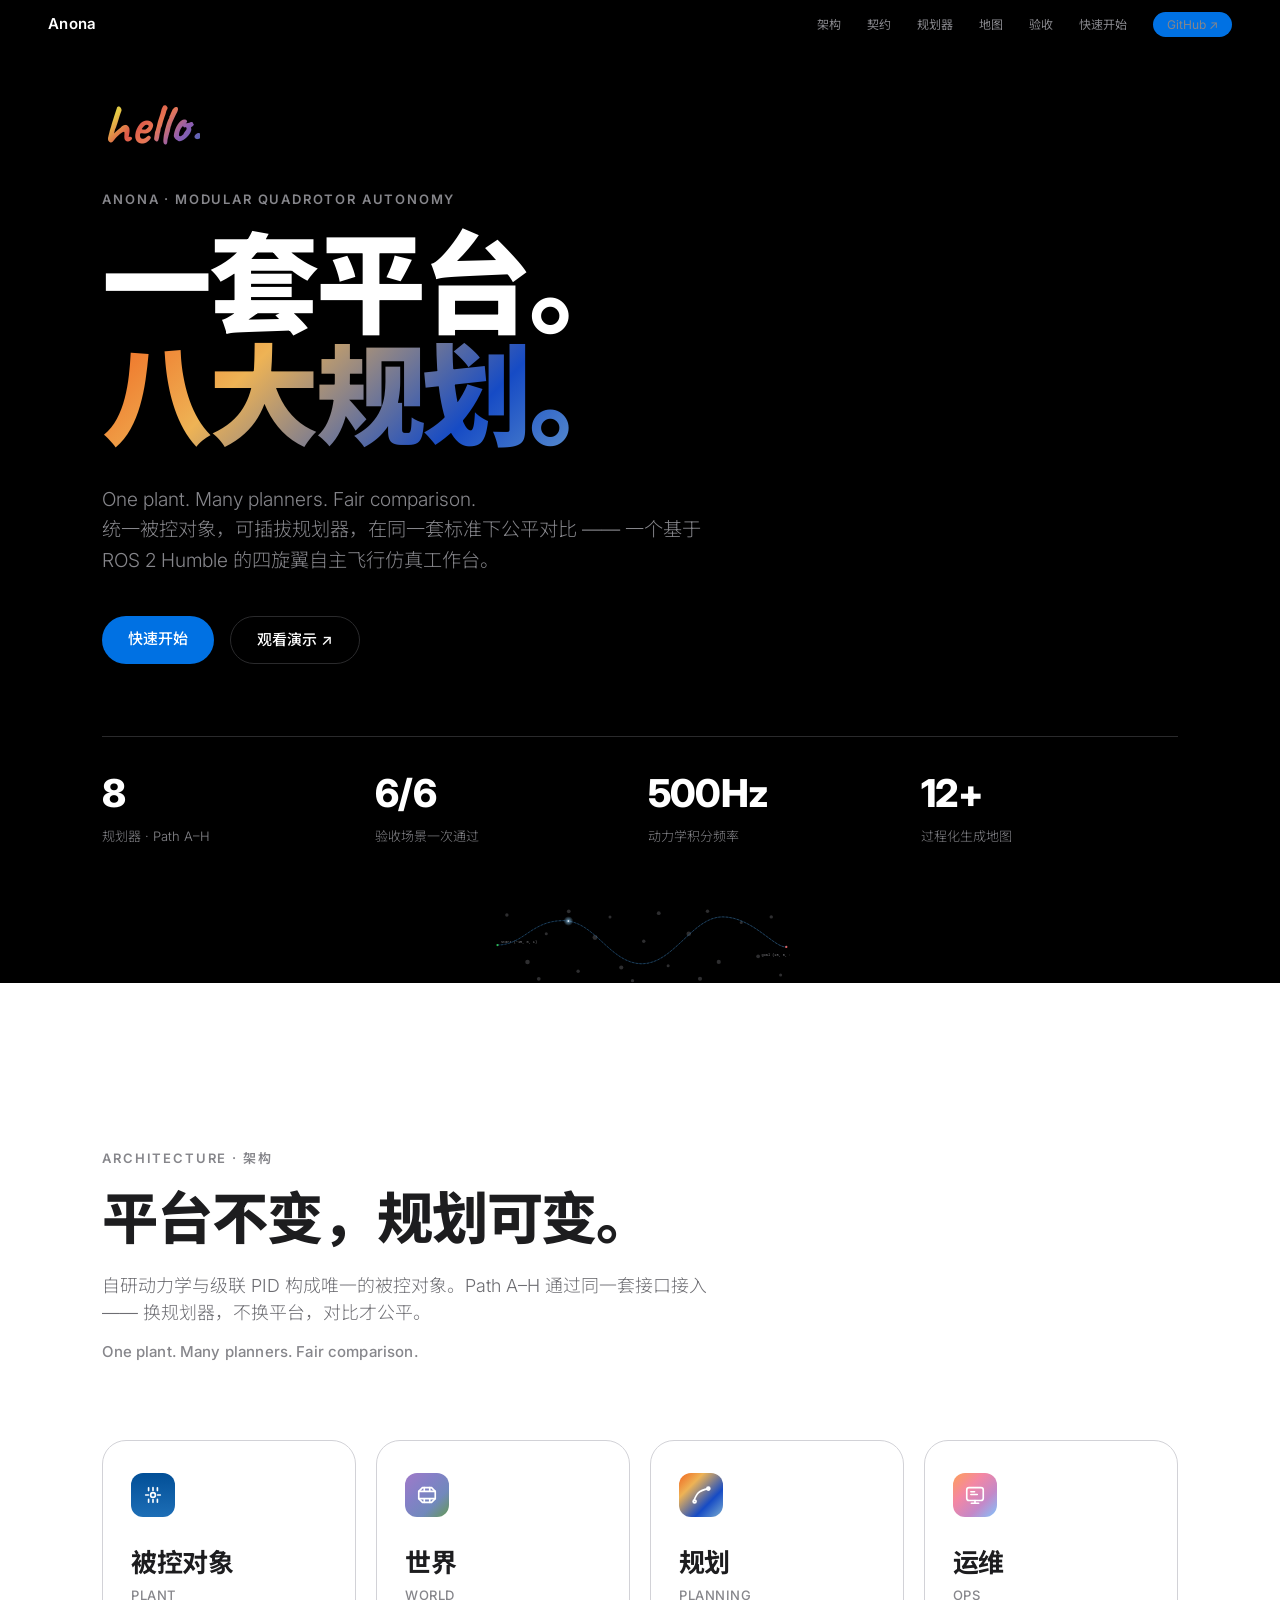
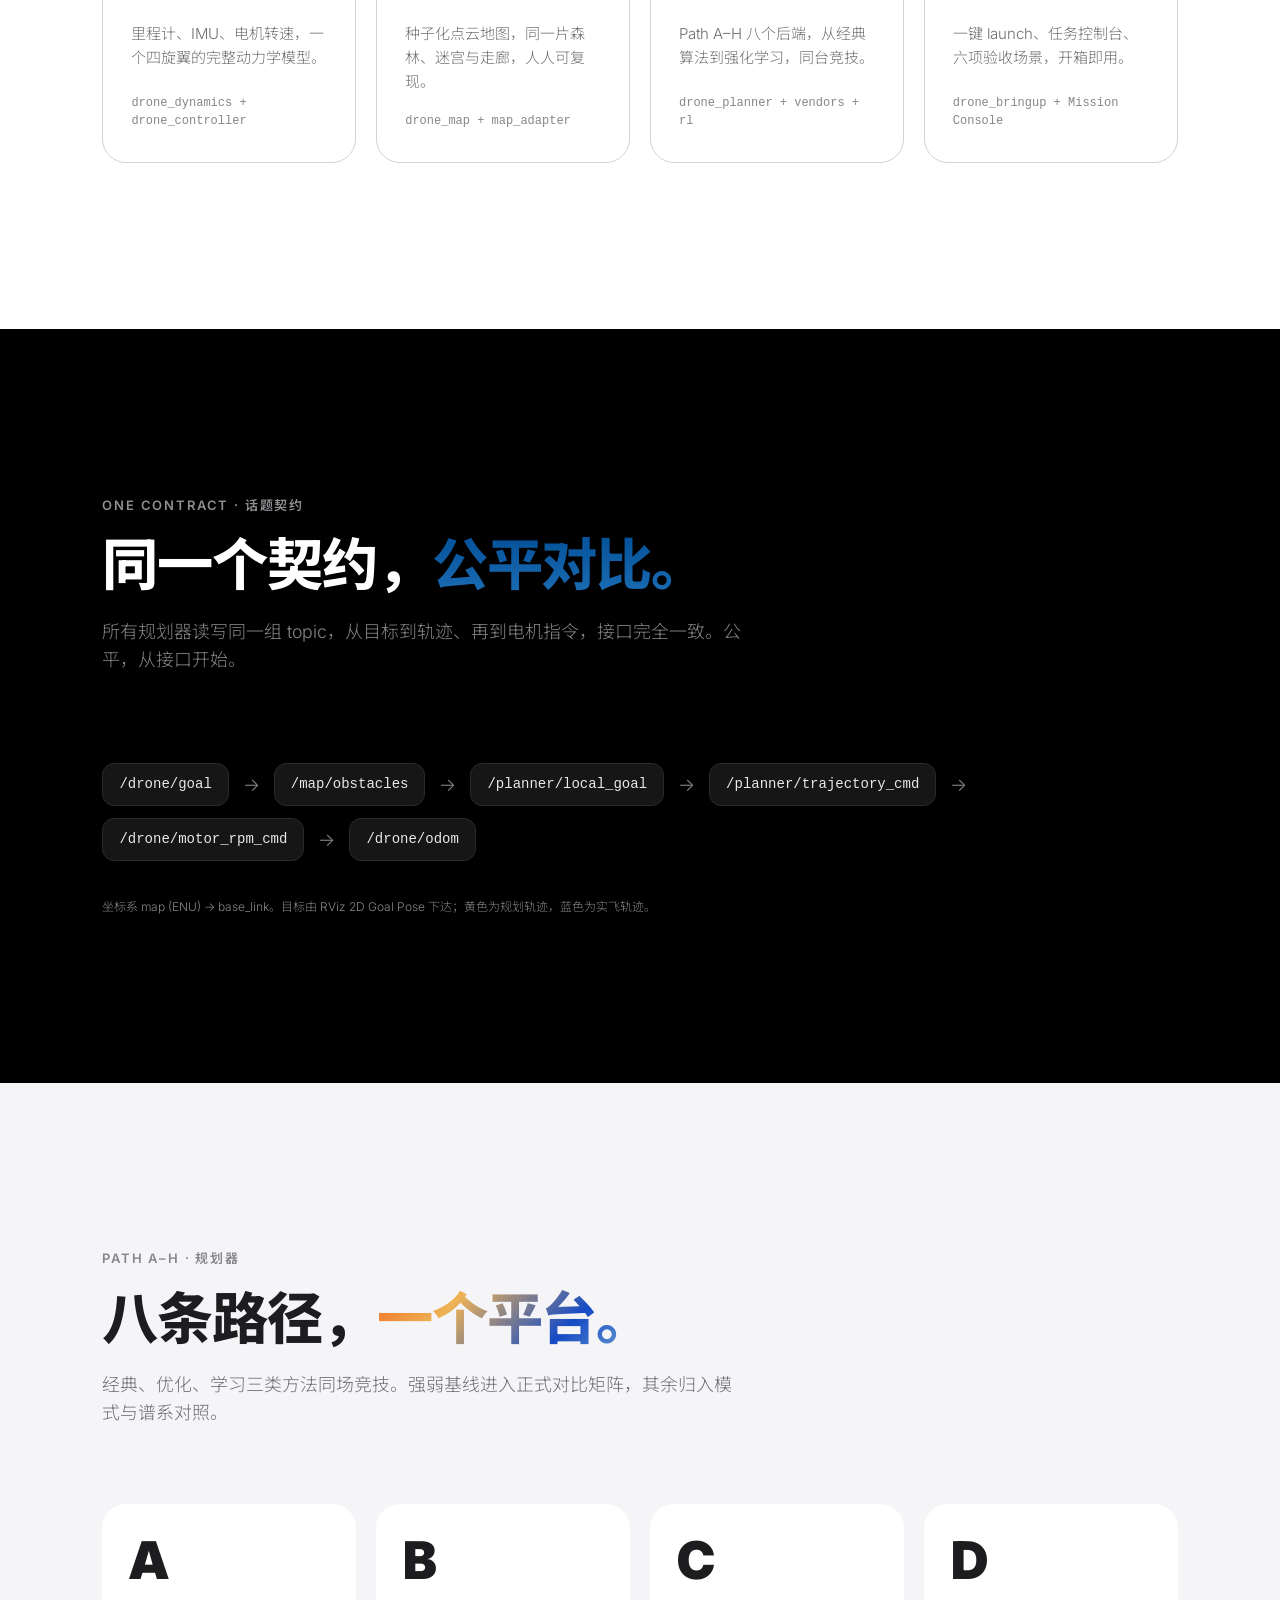
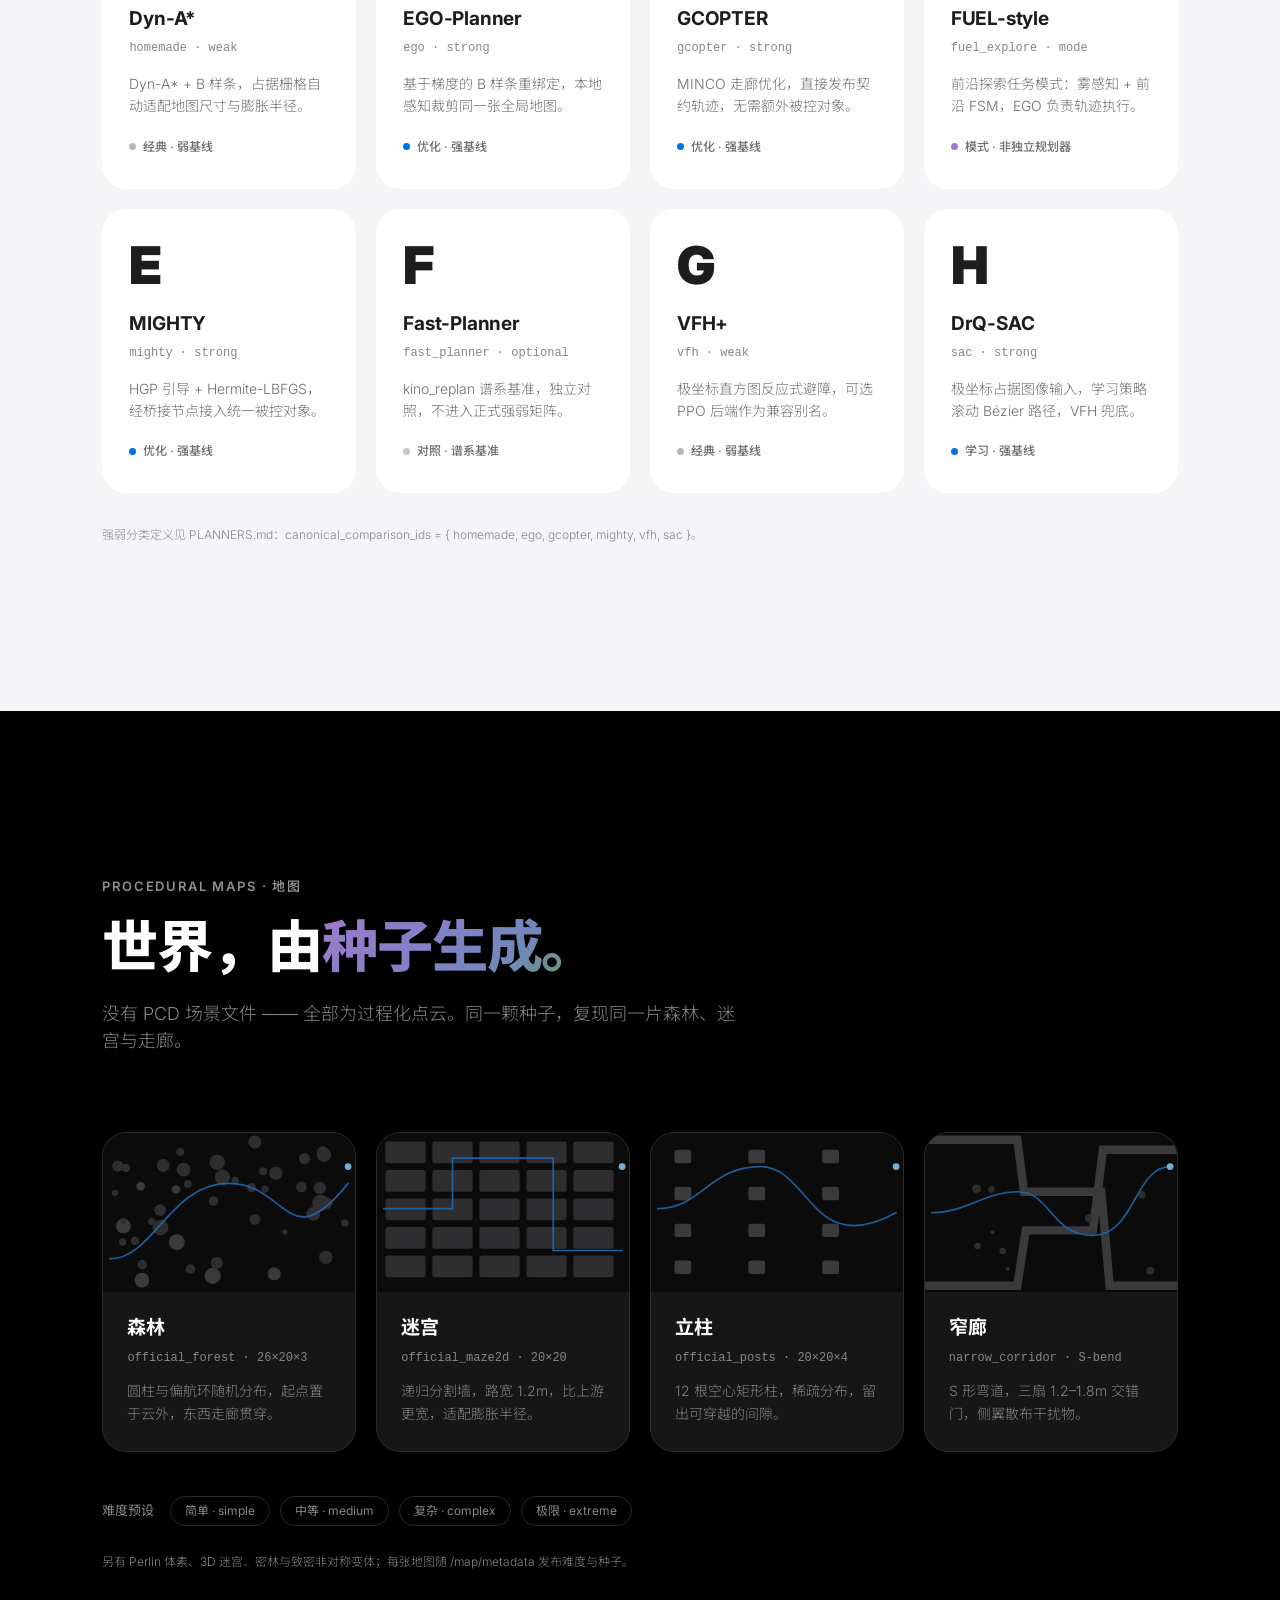
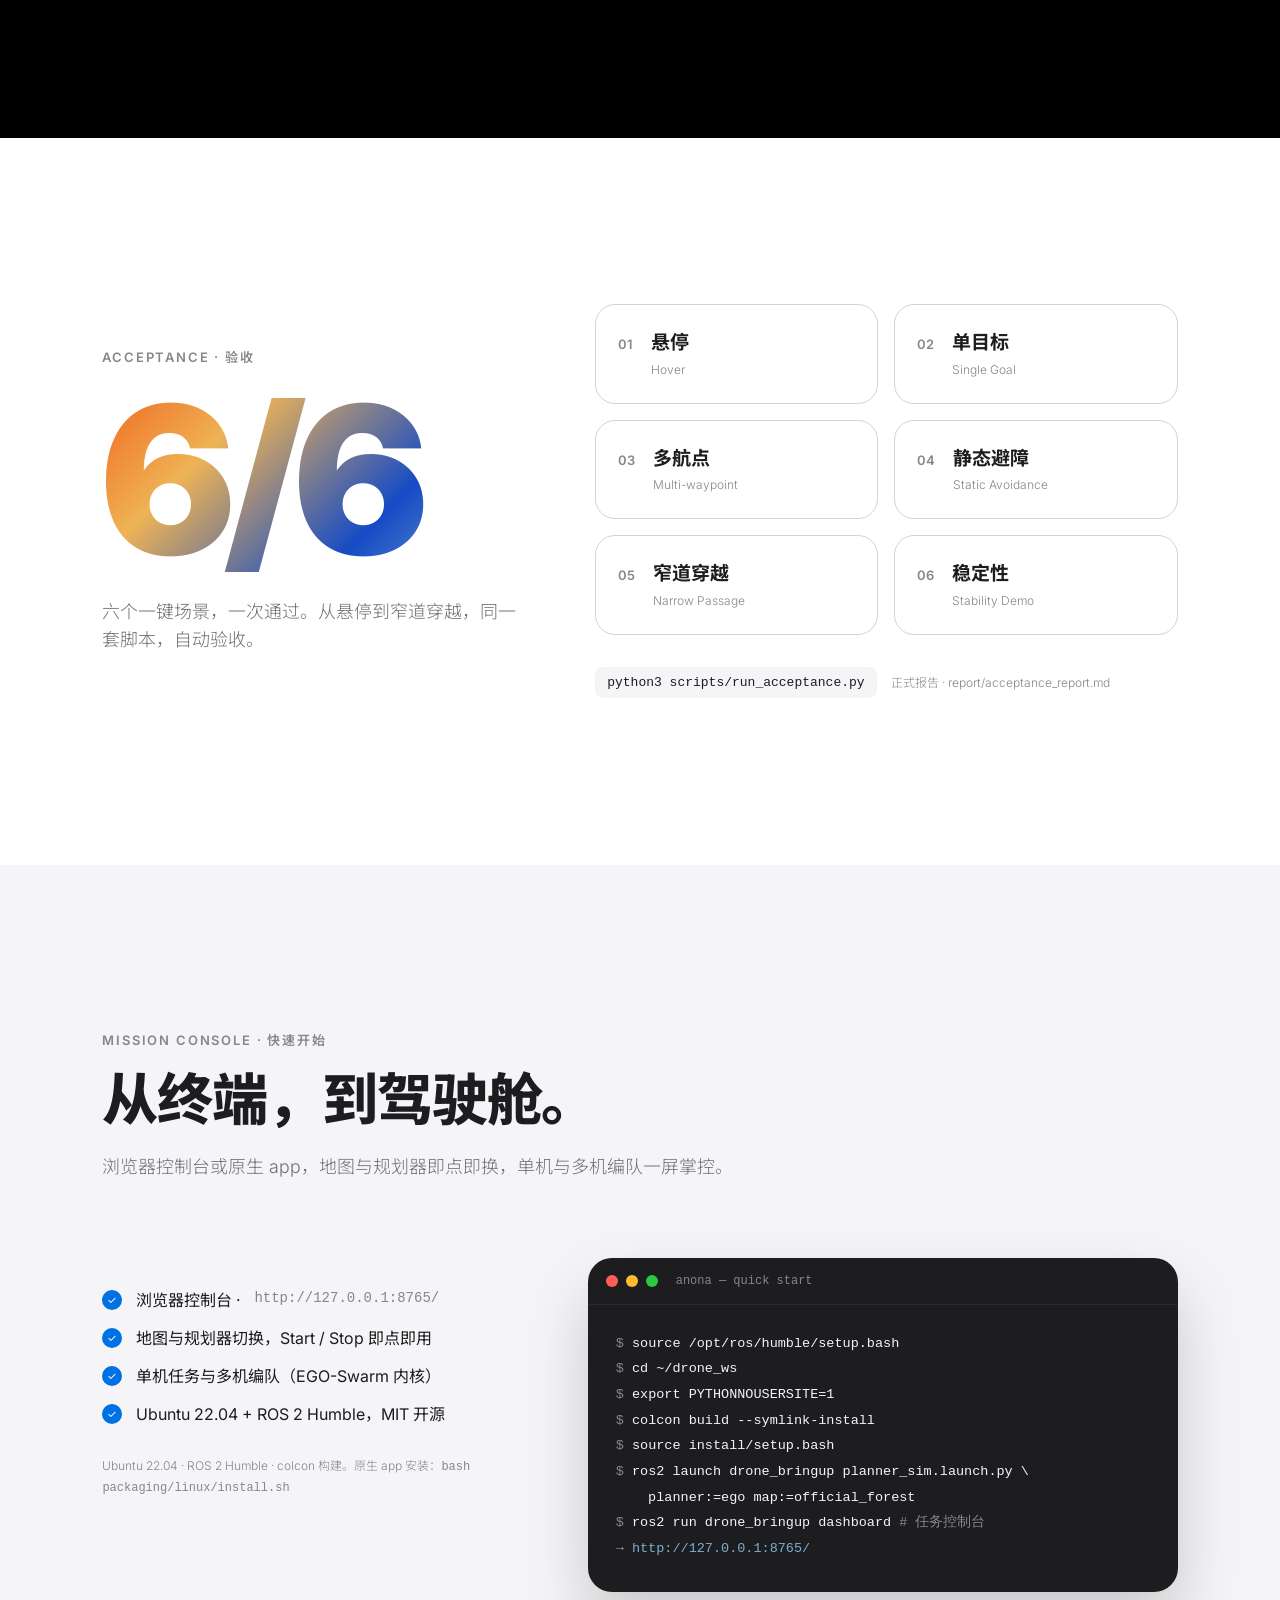
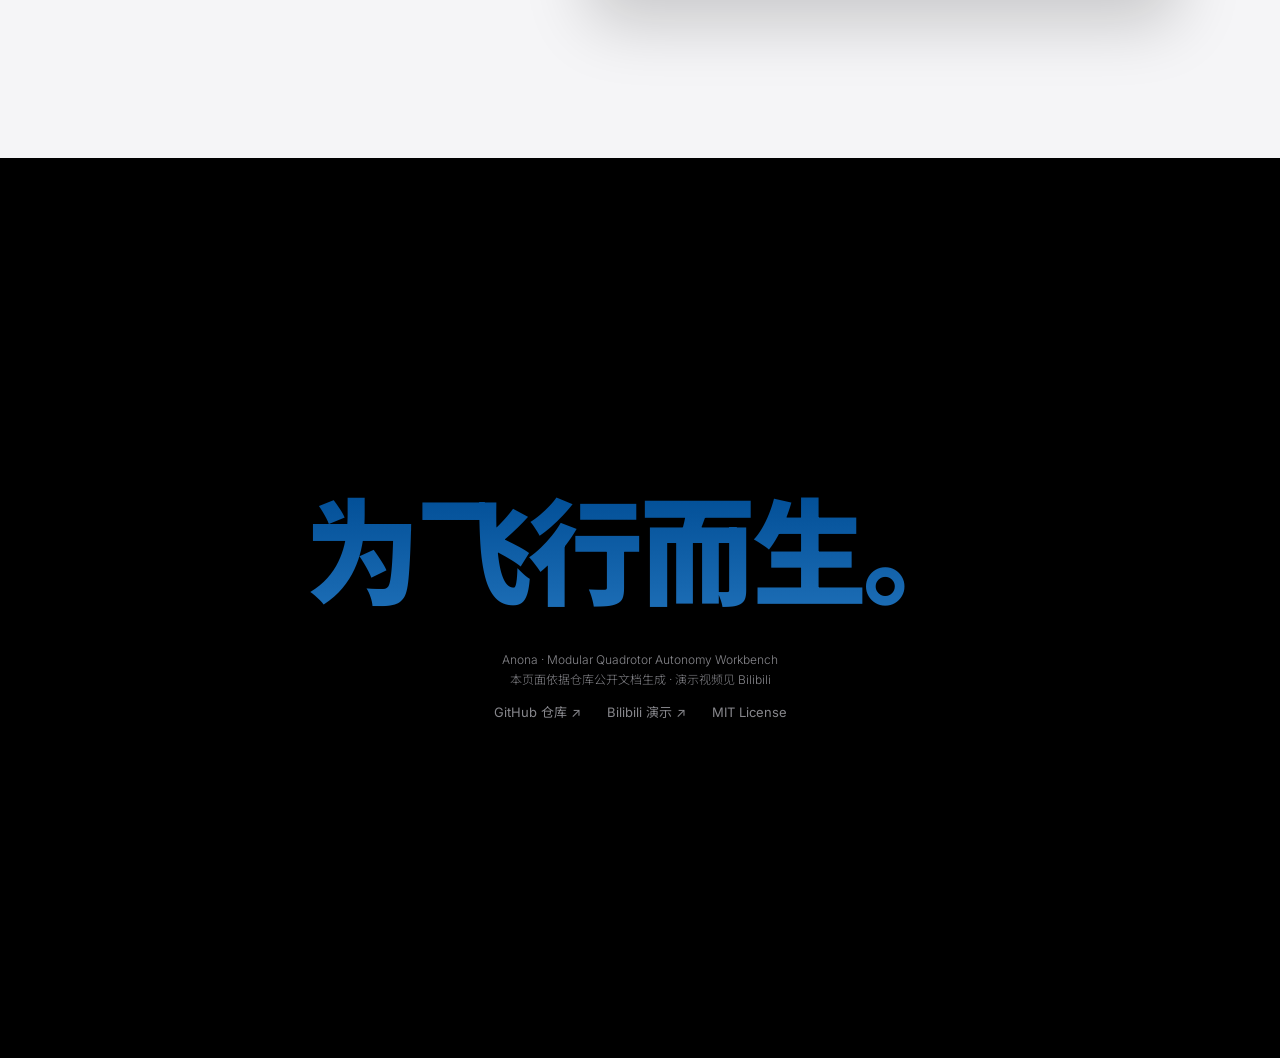
==== docs/index.html @ df580dd2 "docs: add Apple-style repository intro page (index.html)" ====
<!DOCTYPE html>
<html lang="zh-CN">
<head>
<meta charset="UTF-8">
<meta name="viewport" content="width=device-width, initial-scale=1.0">
<title>Anona · 一套平台，八大规划</title>
<meta name="description" content="Anona —— ROS 2 Humble 模块化四旋翼自主飞行工作台。统一被控对象，可插拔规划器，公平对比。">
<meta property="og:title" content="Anona · 一套平台，八大规划">
<meta property="og:description" content="One plant. Many planners. Fair comparison.">
<link rel="icon" href="data:image/svg+xml,%3Csvg xmlns='http://www.w3.org/2000/svg' viewBox='0 0 64 64'%3E%3Crect width='64' height='64' rx='14' fill='%23000'/%3E%3Ctext x='32' y='44' font-family='-apple-system,sans-serif' font-size='36' font-weight='700' fill='%23fff' text-anchor='middle'%3EA%3C/text%3E%3C/svg%3E">
<link rel="preconnect" href="https://fonts.googleapis.com">
<link rel="preconnect" href="https://fonts.gstatic.com" crossorigin>
<link href="https://fonts.googleapis.com/css2?family=Inter:wght@300..900&family=Noto+Sans+SC:wght@300;400;500;700;900&family=Caveat:wght@600;700&display=swap" rel="stylesheet">
<style>
/* ============================================================
   Anona · Apple-style intro page
   Tokens follow the Apple Visual Design Playbook:
   black / white / light-gray backgrounds, extreme type contrast,
   one 2–4 stop gradient per screen, #0071E3 as the only CTA color.
   ============================================================ */
:root{
  --black:#000000;
  --white:#FFFFFF;
  --bg:#F5F5F7;
  --ink:#1D1D1F;
  --gray:#86868B;
  --gray-2:#6E6E73;
  --line:#D2D2D7;
  --line-dark:#2A2A2C;
  --blue:#0071E3;
  --blue-hover:#0077ED;
  --r-card:24px;
  --r-btn:980px;

  /* Palette: 高能猛进 / 神通妙彩 / 超拉风 / 嘿 Siri / hello */
  --g-hero: linear-gradient(135deg,#F06620 0%,#EEB355 28%,#164BC5 68%,#7BAED1 100%);
  --g-magic:linear-gradient(135deg,#A07AC7 0%,#8580C7 35%,#7189BC 68%,#659955 100%);
  --g-blue: linear-gradient(180deg,#024F97 0%,#1D6EB6 100%);
  --g-siri: linear-gradient(135deg,#FD9F59 0%,#F487A3 35%,#C488C8 68%,#81C4FD 100%);
  --g-hello:linear-gradient(135deg,#C9D54F 0%,#E6CA45 20%,#DC5849 40%,#E87753 55%,#905DB0 75%,#3968B9 100%);

  --font-stack:-apple-system,BlinkMacSystemFont,"SF Pro Display","SF Pro Text","PingFang SC","Inter","Noto Sans SC","思源黑体","Source Han Sans CN","Segoe UI","Microsoft YaHei",Helvetica,Arial,sans-serif;
  --font-mono:"SF Mono",ui-monospace,SFMono-Regular,Menlo,Consolas,"Liberation Mono",monospace;
}

*{margin:0;padding:0;box-sizing:border-box}
html{scroll-behavior:smooth}
@media (prefers-reduced-motion: reduce){
  html{scroll-behavior:auto}
}
body{
  font-family:var(--font-stack);
  font-size:17px;
  font-weight:400;
  line-height:1.5;
  color:var(--ink);
  background:var(--black);
  -webkit-font-smoothing:antialiased;
  text-rendering:optimizeLegibility;
  overflow-x:hidden;
}
a{color:inherit;text-decoration:none}
img,svg{display:block;max-width:100%}

/* ---------- shared type ---------- */
.eyebrow{
  font-size:13px;
  font-weight:600;
  letter-spacing:.14em;
  text-transform:uppercase;
  color:var(--gray);
  margin-bottom:20px;
}
.section-title{
  font-size:clamp(36px,4.4vw,72px);
  font-weight:800;
  letter-spacing:-.02em;
  line-height:1.08;
}
.section-sub{
  font-size:clamp(17px,1.4vw,22px);
  font-weight:300;
  color:var(--gray-2);
  margin-top:22px;
  max-width:640px;
  line-height:1.55;
}
.eng-note{
  font-size:15px;
  font-weight:500;
  color:var(--gray);
  margin-top:14px;
  letter-spacing:.01em;
}
.footnote{
  font-size:12px;
  font-weight:300;
  color:var(--gray);
  line-height:1.6;
}
.mono{font-family:var(--font-mono)}

/* gradient text (135°, clipped to glyphs).
   NOTE: use background-image (longhand) — the background shorthand
   would reset background-clip and turn the glyphs into a gradient box. */
.grad-text{
  background-image:var(--g-hero);
  -webkit-background-clip:text;
  background-clip:text;
  color:transparent;
}
.grad-text-magic{background-image:var(--g-magic)}

/* ---------- nav ---------- */
.nav{
  position:fixed;
  top:0;left:0;right:0;
  z-index:50;
  height:48px;
  display:flex;
  align-items:center;
  justify-content:space-between;
  padding:0 clamp(20px,4vw,48px);
  background:rgba(0,0,0,.72);
  -webkit-backdrop-filter:saturate(180%) blur(20px);
  backdrop-filter:saturate(180%) blur(20px);
}
.nav-brand{
  font-size:15px;
  font-weight:600;
  color:var(--white);
  letter-spacing:.02em;
}
.nav-links{
  display:flex;
  align-items:center;
  gap:26px;
  list-style:none;
}
.nav-links a{
  font-size:12px;
  font-weight:400;
  color:var(--gray);
  transition:color .2s ease;
}
.nav-links a:hover{color:var(--white)}
.nav-cta{
  font-size:12px;
  font-weight:500;
  color:var(--white);
  background:var(--blue);
  border-radius:var(--r-btn);
  padding:5px 14px;
  transition:background .2s ease;
}
.nav-cta:hover{background:var(--blue-hover)}
@media (max-width:900px){
  .nav-links li:not(.nav-cta-li){display:none}
}

/* ---------- sections ---------- */
.section{padding:clamp(110px,13vw,190px) clamp(24px,8vw,160px)}
.section-white{background:var(--white);color:var(--ink)}
.section-gray{background:var(--bg);color:var(--ink)}
.section-dark{background:var(--black);color:var(--white)}
.section-dark .section-sub{color:var(--gray)}
.section-dark .eyebrow{color:#8E8E93}

/* reveal on scroll */
.rv{opacity:0;transform:translateY(30px);transition:opacity .9s cubic-bezier(.16,1,.3,1),transform .9s cubic-bezier(.16,1,.3,1)}
.rv.in{opacity:1;transform:none}
@media (prefers-reduced-motion: reduce){
  .rv{opacity:1;transform:none;transition:none}
}

/* ============================================================
   Hero — one screen, one story
   ============================================================ */
.hero{
  min-height:100svh;
  display:flex;
  flex-direction:column;
  justify-content:center;
  padding:96px clamp(24px,8vw,160px) 0;
  background:var(--black);
  color:var(--white);
}
.hello{
  font-family:"Caveat","Bradley Hand",var(--font-stack);
  font-size:clamp(44px,4.5vw,72px);
  font-weight:700;
  line-height:1;
  background:var(--g-hello);
  -webkit-background-clip:text;
  background-clip:text;
  color:transparent;
  margin-bottom:36px;
  transform:rotate(-2deg);
  display:inline-block;
}
.hero-title{
  font-size:clamp(56px,8.6vw,150px);
  font-weight:900;
  letter-spacing:-.03em;
  line-height:1.02;
}
.hero-sub{
  margin-top:30px;
  font-size:clamp(17px,1.5vw,24px);
  font-weight:300;
  color:var(--gray);
  max-width:720px;
  line-height:1.6;
}
.hero-cta{
  display:flex;
  gap:16px;
  margin-top:40px;
  flex-wrap:wrap;
}
.btn{
  font-size:15px;
  font-weight:500;
  border-radius:var(--r-btn);
  padding:12px 26px;
  transition:all .2s ease;
}
.btn-primary{background:var(--blue);color:var(--white)}
.btn-primary:hover{background:var(--blue-hover)}
.btn-ghost{border:1px solid var(--line-dark);color:var(--white)}
.btn-ghost:hover{border-color:#5a5a5e}
.hero-stats{
  margin-top:clamp(56px,8vh,96px);
  border-top:1px solid var(--line-dark);
  display:grid;
  grid-template-columns:repeat(4,1fr);
  gap:16px;
  padding-top:28px;
}
.stat-num{
  font-size:clamp(30px,3vw,46px);
  font-weight:800;
  letter-spacing:-.02em;
  color:var(--white);
}
.stat-label{
  margin-top:4px;
  font-size:13px;
  font-weight:300;
  color:var(--gray);
}
@media (max-width:720px){
  .hero-stats{grid-template-columns:repeat(2,1fr)}
}

/* hero flight-path animation */
.hero-visual{
  margin:clamp(40px,6vh,72px) auto 0;
  max-width:1280px;
}
.hero-visual svg{width:100%;height:auto}
@keyframes dashflow{to{stroke-dashoffset:-220}}
.flow-path{
  stroke-dasharray:7 13;
  animation:dashflow 1.4s linear infinite;
}
@media (prefers-reduced-motion: reduce){
  .flow-path{animation:none}
}

/* ============================================================
   Architecture — white
   ============================================================ */
.arch-grid{
  margin-top:clamp(48px,6vw,80px);
  display:grid;
  grid-template-columns:repeat(4,1fr);
  gap:20px;
}
@media (max-width:1100px){.arch-grid{grid-template-columns:repeat(2,1fr)}}
@media (max-width:640px){.arch-grid{grid-template-columns:1fr}}
.arch-card{
  background:var(--white);
  border:1px solid var(--line);
  border-radius:var(--r-card);
  padding:32px 28px;
  min-height:240px;
  display:flex;
  flex-direction:column;
  transition:transform .35s cubic-bezier(.16,1,.3,1),box-shadow .35s ease;
}
.arch-card:hover{transform:translateY(-6px);box-shadow:0 24px 48px rgba(0,0,0,.08)}
.chip-icon{
  width:44px;height:44px;
  border-radius:12px;
  display:flex;align-items:center;justify-content:center;
  margin-bottom:26px;
}
.chip-icon svg{width:22px;height:22px}
.arch-card h3{
  font-size:26px;
  font-weight:700;
  letter-spacing:-.02em;
  margin-bottom:4px;
}
.arch-card .en{
  font-size:13px;
  font-weight:500;
  color:var(--gray);
  letter-spacing:.04em;
}
.arch-card p{
  margin-top:16px;
  font-size:15px;
  font-weight:300;
  color:var(--gray-2);
  line-height:1.6;
  flex:1;
}
.arch-card .pkg{
  margin-top:18px;
  font-size:12px;
  color:var(--gray);
}

/* ============================================================
   Contract — dark data-flow strip
   ============================================================ */
.contract-title{
  font-size:clamp(36px,4.4vw,72px);
  font-weight:800;
  letter-spacing:-.02em;
  line-height:1.08;
}
.contract-title .grad-text{background-image:var(--g-blue)}
.contract-flow{
  margin-top:clamp(56px,7vw,96px);
  display:flex;
  flex-wrap:wrap;
  align-items:center;
  gap:12px 14px;
}
.topic{
  font-family:var(--font-mono);
  font-size:14px;
  color:#E8E8ED;
  background:#161617;
  border:1px solid var(--line-dark);
  border-radius:12px;
  padding:10px 16px;
  white-space:nowrap;
}
.flow-arrow{
  font-size:18px;
  color:var(--gray);
  font-weight:300;
}
.contract-note{
  margin-top:36px;
  max-width:680px;
}

/* ============================================================
   Planners — light gray, uniform cards (restraint)
   ============================================================ */
.planner-grid{
  margin-top:clamp(48px,6vw,80px);
  display:grid;
  grid-template-columns:repeat(4,1fr);
  gap:20px;
}
@media (max-width:1100px){.planner-grid{grid-template-columns:repeat(2,1fr)}}
@media (max-width:640px){.planner-grid{grid-template-columns:1fr}}
.planner-card{
  background:var(--white);
  border:1px solid transparent;
  border-radius:var(--r-card);
  padding:30px 26px;
  transition:border-color .25s ease,transform .35s cubic-bezier(.16,1,.3,1),box-shadow .35s ease;
}
.planner-card:hover{
  border-color:var(--line);
  transform:translateY(-6px);
  box-shadow:0 24px 48px rgba(0,0,0,.06);
}
.planner-card .letter{
  font-size:52px;
  font-weight:900;
  letter-spacing:-.03em;
  line-height:1;
  color:var(--ink);
}
.planner-card h3{
  margin-top:18px;
  font-size:19px;
  font-weight:700;
  letter-spacing:-.01em;
}
.planner-card .alias{
  margin-top:2px;
  font-family:var(--font-mono);
  font-size:12px;
  color:var(--gray);
}
.planner-card p{
  margin-top:14px;
  font-size:14px;
  font-weight:300;
  color:var(--gray-2);
  line-height:1.6;
}
.badge{
  display:inline-flex;
  align-items:center;
  gap:7px;
  margin-top:20px;
  font-size:12px;
  font-weight:500;
  color:var(--gray-2);
}
.badge .dot{width:7px;height:7px;border-radius:50%;background:#B6B6BC}
.badge.strong .dot{background:var(--blue)}
.badge.mode .dot{background:#A07AC7}
.badge.optional .dot{background:#C7C7CC}

/* ============================================================
   Maps — dark, procedurally drawn previews
   ============================================================ */
.map-grid{
  margin-top:clamp(48px,6vw,80px);
  display:grid;
  grid-template-columns:repeat(4,1fr);
  gap:20px;
}
@media (max-width:1100px){.map-grid{grid-template-columns:repeat(2,1fr)}}
@media (max-width:640px){.map-grid{grid-template-columns:1fr}}
.map-card{
  background:#161617;
  border:1px solid var(--line-dark);
  border-radius:var(--r-card);
  overflow:hidden;
  transition:transform .35s cubic-bezier(.16,1,.3,1),border-color .25s ease;
}
.map-card:hover{transform:translateY(-6px);border-color:#4a4a4e}
.map-card svg{width:100%;height:auto;background:#0B0B0C}
.map-card .map-body{padding:22px 24px 26px}
.map-card h3{font-size:19px;font-weight:700;color:var(--white);letter-spacing:-.01em}
.map-card .map-en{margin-top:3px;font-family:var(--font-mono);font-size:12px;color:var(--gray)}
.map-card p{margin-top:12px;font-size:14px;font-weight:300;color:var(--gray);line-height:1.6}
.tier-row{
  margin-top:44px;
  display:flex;
  flex-wrap:wrap;
  align-items:center;
  gap:10px;
}
.tier-row .tier-label{font-size:13px;color:var(--gray);margin-right:6px}
.tier{
  font-size:12px;
  color:var(--gray);
  border:1px solid var(--line-dark);
  border-radius:var(--r-btn);
  padding:5px 14px;
}

/* ============================================================
   Acceptance — white, one giant number
   ============================================================ */
.accept-wrap{
  display:grid;
  grid-template-columns:minmax(300px,5fr) 7fr;
  gap:clamp(48px,6vw,96px);
  align-items:center;
}
@media (max-width:1000px){.accept-wrap{grid-template-columns:1fr}}
.big-score{
  font-size:clamp(120px,16vw,240px);
  font-weight:900;
  letter-spacing:-.05em;
  line-height:.9;
  background:var(--g-hero);
  -webkit-background-clip:text;
  background-clip:text;
  color:transparent;
}
.accept-grid{
  display:grid;
  grid-template-columns:repeat(2,1fr);
  gap:16px;
}
@media (max-width:640px){.accept-grid{grid-template-columns:1fr}}
.accept-item{
  border:1px solid var(--line);
  border-radius:20px;
  padding:24px 22px;
  display:flex;
  gap:18px;
  align-items:baseline;
}
.accept-item .idx{
  font-size:13px;
  font-weight:600;
  color:var(--gray);
}
.accept-item .name{font-size:19px;font-weight:700;letter-spacing:-.01em}
.accept-item .en{
  display:block;
  margin-top:3px;
  font-size:12px;
  font-weight:300;
  color:var(--gray);
}
.accept-foot{margin-top:32px;display:flex;flex-wrap:wrap;align-items:center;gap:14px}
.accept-foot code{
  font-family:var(--font-mono);
  font-size:13px;
  color:var(--ink);
  background:var(--bg);
  border-radius:8px;
  padding:6px 12px;
}

/* ============================================================
   Console / quick start — light gray
   ============================================================ */
.console-wrap{
  margin-top:clamp(48px,6vw,80px);
  display:grid;
  grid-template-columns:minmax(280px,5fr) 7fr;
  gap:clamp(40px,5vw,80px);
  align-items:stretch;
}
@media (max-width:1000px){.console-wrap{grid-template-columns:1fr}}
.console-list{
  list-style:none;
  margin-top:30px;
  display:grid;
  gap:14px;
}
.console-list li{
  display:flex;
  gap:14px;
  align-items:flex-start;
  font-size:16px;
  font-weight:400;
  color:var(--ink);
}
.console-list .tick{
  width:20px;height:20px;
  flex:none;
  border-radius:50%;
  background:var(--blue);
  color:var(--white);
  font-size:11px;
  display:flex;align-items:center;justify-content:center;
  margin-top:2px;
}
.terminal{
  background:#1D1D1F;
  border-radius:var(--r-card);
  overflow:hidden;
  box-shadow:0 32px 64px rgba(0,0,0,.18);
  display:flex;
  flex-direction:column;
}
.terminal-bar{
  display:flex;
  align-items:center;
  gap:8px;
  padding:14px 18px;
  border-bottom:1px solid var(--line-dark);
}
.tdot{width:12px;height:12px;border-radius:50%}
.tdot.r{background:#FF5F57}
.tdot.y{background:#FEBC2E}
.tdot.g{background:#28C840}
.terminal-bar .ttitle{
  margin-left:10px;
  font-family:var(--font-mono);
  font-size:12px;
  color:var(--gray);
}
.terminal-body{
  padding:26px 28px 30px;
  font-family:var(--font-mono);
  font-size:13.5px;
  line-height:1.9;
  color:#F5F5F7;
  overflow-x:auto;
}
.terminal-body .p{color:var(--gray)}
.terminal-body .c{color:var(--gray)}
.terminal-body .url{color:#7BAED1}

/* ============================================================
   Finale — black statement page
   ============================================================ */
.finale{
  min-height:100svh;
  display:flex;
  flex-direction:column;
  justify-content:center;
  align-items:center;
  text-align:center;
  padding:120px clamp(24px,8vw,160px);
  background:var(--black);
  color:var(--white);
}
.finale-title{
  font-size:clamp(56px,9vw,160px);
  font-weight:900;
  letter-spacing:-.03em;
  line-height:1.05;
  background:var(--g-blue);
  -webkit-background-clip:text;
  background-clip:text;
  color:transparent;
}
.finale .footnote{margin-top:36px;max-width:520px}
.finale-links{margin-top:14px;display:flex;gap:26px;flex-wrap:wrap;justify-content:center}
.finale-links a{font-size:13px;color:var(--gray);transition:color .2s ease}
.finale-links a:hover{color:var(--white)}
</style>
</head>
<body>

<!-- ================= nav ================= -->
<nav class="nav" aria-label="主导航">
  <a class="nav-brand" href="#top">Anona</a>
  <ul class="nav-links">
    <li><a href="#architecture">架构</a></li>
    <li><a href="#contract">契约</a></li>
    <li><a href="#planners">规划器</a></li>
    <li><a href="#maps">地图</a></li>
    <li><a href="#acceptance">验收</a></li>
    <li><a href="#console">快速开始</a></li>
    <li class="nav-cta-li"><a class="nav-cta" href="https://github.com/Jungod1121/Anona-Modular-Quadrotor-Autonomy" target="_blank" rel="noopener">GitHub ↗</a></li>
  </ul>
</nav>

<main id="top">

<!-- ================= Hero ================= -->
<section class="hero" aria-label="开场">
  <div class="rv in">
    <span class="hello">hello.</span>
    <p class="eyebrow">Anona · Modular Quadrotor Autonomy</p>
    <h1 class="hero-title">
      一套平台。<br>
      <span class="grad-text">八大规划。</span>
    </h1>
    <p class="hero-sub">
      One plant. Many planners. Fair comparison.<br>
      统一被控对象，可插拔规划器，在同一套标准下公平对比 —— 一个基于 ROS&nbsp;2&nbsp;Humble 的四旋翼自主飞行仿真工作台。
    </p>
    <div class="hero-cta">
      <a class="btn btn-primary" href="#console">快速开始</a>
      <a class="btn btn-ghost" href="https://www.bilibili.com/video/BV11Dgi6gE9A/" target="_blank" rel="noopener">观看演示 ↗</a>
    </div>
  </div>

  <div class="hero-stats rv">
    <div>
      <div class="stat-num">8</div>
      <div class="stat-label">规划器 · Path A–H</div>
    </div>
    <div>
      <div class="stat-num">6/6</div>
      <div class="stat-label">验收场景一次通过</div>
    </div>
    <div>
      <div class="stat-num">500Hz</div>
      <div class="stat-label">动力学积分频率</div>
    </div>
    <div>
      <div class="stat-num">12+</div>
      <div class="stat-label">过程化生成地图</div>
    </div>
  </div>

  <div class="hero-visual" aria-hidden="true">
    <svg viewBox="0 0 1600 440" role="img" aria-label="飞行轨迹示意">
      <defs>
        <linearGradient id="pathGrad" x1="0" y1="0" x2="1" y2="0">
          <stop offset="0" stop-color="#024F97"/>
          <stop offset="1" stop-color="#1D6EB6"/>
        </linearGradient>
        <radialGradient id="glowGrad">
          <stop offset="0" stop-color="#7BAED1" stop-opacity=".9"/>
          <stop offset="1" stop-color="#7BAED1" stop-opacity="0"/>
        </radialGradient>
      </defs>
      <!-- obstacle scatter (forest-like) -->
      <g fill="#2E2E30">
        <circle cx="90" cy="80" r="9"/><circle cx="200" cy="330" r="12"/><circle cx="300" cy="180" r="8"/>
        <circle cx="420" cy="60" r="10"/><circle cx="470" cy="380" r="9"/><circle cx="560" cy="200" r="13"/>
        <circle cx="640" cy="90" r="8"/><circle cx="700" cy="360" r="11"/><circle cx="820" cy="220" r="9"/>
        <circle cx="900" cy="70" r="10"/><circle cx="950" cy="350" r="8"/><circle cx="1060" cy="180" r="12"/>
        <circle cx="1160" cy="60" r="9"/><circle cx="1220" cy="330" r="11"/><circle cx="1340" cy="120" r="8"/>
        <circle cx="1430" cy="300" r="10"/><circle cx="1500" cy="90" r="9"/><circle cx="260" cy="420" r="10"/>
        <circle cx="760" cy="430" r="9"/><circle cx="1120" cy="420" r="11"/><circle cx="1550" cy="400" r="8"/>
      </g>
      <!-- start / goal markers -->
      <circle cx="40" cy="240" r="6" fill="#28C840"/>
      <circle cx="1580" cy="250" r="6" fill="#FF5F57"/>
      <text x="58" y="228" font-family="SF Mono,Menlo,monospace" font-size="19" fill="#86868B">start (−15, 0, 1)</text>
      <text x="1448" y="298" font-family="SF Mono,Menlo,monospace" font-size="19" fill="#86868B">goal (15, 0, 1)</text>
      <!-- planned path -->
      <path id="flightPath" d="M 40 240 C 180 240, 220 110, 390 110 S 640 340, 810 340 S 1080 90, 1240 90 S 1520 260, 1580 250"
            fill="none" stroke="url(#pathGrad)" stroke-width="3" stroke-linecap="round" opacity=".55"/>
      <path d="M 40 240 C 180 240, 220 110, 390 110 S 640 340, 810 340 S 1080 90, 1240 90 S 1520 260, 1580 250"
            fill="none" stroke="#7BAED1" stroke-width="1.5" stroke-linecap="round" class="flow-path" opacity=".9"/>
      <!-- drone: glow + core, following the path -->
      <circle r="26" fill="url(#glowGrad)">
        <animateMotion dur="9s" repeatCount="indefinite">
          <mpath href="#flightPath"/>
        </animateMotion>
      </circle>
      <circle r="4.5" fill="#FFFFFF">
        <animateMotion dur="9s" repeatCount="indefinite">
          <mpath href="#flightPath"/>
        </animateMotion>
      </circle>
    </svg>
  </div>
</section>

<!-- ================= Architecture ================= -->
<section id="architecture" class="section section-white" aria-label="架构">
  <div class="rv">
    <p class="eyebrow">Architecture · 架构</p>
    <h2 class="section-title">平台不变，规划可变。</h2>
    <p class="section-sub">
      自研动力学与级联 PID 构成唯一的被控对象。Path A–H 通过同一套接口接入 —— 换规划器，不换平台，对比才公平。
    </p>
    <p class="eng-note">One plant. Many planners. Fair comparison.</p>
  </div>

  <div class="arch-grid">
    <div class="arch-card rv">
      <div class="chip-icon" style="background:linear-gradient(180deg,#024F97,#1D6EB6)">
        <svg viewBox="0 0 24 24" fill="none" stroke="#fff" stroke-width="1.8" stroke-linecap="round" stroke-linejoin="round">
          <circle cx="12" cy="12" r="2.6"/><path d="M7.2 16.8v3M16.8 16.8v3M4 12h3M17 12h3M7.2 4.2v3M16.8 4.2v3M12 4v3M12 17v3"/>
        </svg>
      </div>
      <h3>被控对象</h3>
      <span class="en">PLANT</span>
      <p>里程计、IMU、电机转速，一个四旋翼的完整动力学模型。</p>
      <span class="pkg mono">drone_dynamics + drone_controller</span>
    </div>

    <div class="arch-card rv" style="transition-delay:.06s">
      <div class="chip-icon" style="background:var(--g-magic)">
        <svg viewBox="0 0 24 24" fill="none" stroke="#fff" stroke-width="1.8" stroke-linecap="round" stroke-linejoin="round">
          <path d="M3 8l4-4h10l4 4v8l-4 4H7l-4-4z"/><path d="M3 8h18M9 4v4M15 4v4M9 20v-4M15 20v-4M3 16h18"/>
        </svg>
      </div>
      <h3>世界</h3>
      <span class="en">WORLD</span>
      <p>种子化点云地图，同一片森林、迷宫与走廊，人人可复现。</p>
      <span class="pkg mono">drone_map + map_adapter</span>
    </div>

    <div class="arch-card rv" style="transition-delay:.12s">
      <div class="chip-icon" style="background:var(--g-hero)">
        <svg viewBox="0 0 24 24" fill="none" stroke="#fff" stroke-width="1.8" stroke-linecap="round" stroke-linejoin="round">
          <path d="M4 19c3-8 5-12 16-14"/><circle cx="5" cy="19" r="1.6"/><circle cx="20" cy="5" r="1.6"/>
        </svg>
      </div>
      <h3>规划</h3>
      <span class="en">PLANNING</span>
      <p>Path A–H 八个后端，从经典算法到强化学习，同台竞技。</p>
      <span class="pkg mono">drone_planner + vendors + rl</span>
    </div>

    <div class="arch-card rv" style="transition-delay:.18s">
      <div class="chip-icon" style="background:var(--g-siri)">
        <svg viewBox="0 0 24 24" fill="none" stroke="#fff" stroke-width="1.8" stroke-linecap="round" stroke-linejoin="round">
          <rect x="3" y="4" width="18" height="14" rx="2.5"/><path d="M8 21h8M12 18v3"/><path d="M7.5 8.5h4M7.5 11.5h7"/>
        </svg>
      </div>
      <h3>运维</h3>
      <span class="en">OPS</span>
      <p>一键 launch、任务控制台、六项验收场景，开箱即用。</p>
      <span class="pkg mono">drone_bringup + Mission Console</span>
    </div>
  </div>
</section>

<!-- ================= Contract ================= -->
<section id="contract" class="section section-dark" aria-label="话题契约">
  <div class="rv">
    <p class="eyebrow">One Contract · 话题契约</p>
    <h2 class="contract-title">同一个契约，<span class="grad-text">公平对比。</span></h2>
    <p class="section-sub">
      所有规划器读写同一组 topic，从目标到轨迹、再到电机指令，接口完全一致。公平，从接口开始。
    </p>
  </div>

  <div class="contract-flow rv" role="list" aria-label="话题数据流">
    <span class="topic">/drone/goal</span><span class="flow-arrow">→</span>
    <span class="topic">/map/obstacles</span><span class="flow-arrow">→</span>
    <span class="topic">/planner/local_goal</span><span class="flow-arrow">→</span>
    <span class="topic">/planner/trajectory_cmd</span><span class="flow-arrow">→</span>
    <span class="topic">/drone/motor_rpm_cmd</span><span class="flow-arrow">→</span>
    <span class="topic">/drone/odom</span>
  </div>

  <p class="footnote contract-note rv">
    坐标系 map (ENU) → base_link。目标由 RViz 2D Goal Pose 下达；黄色为规划轨迹，蓝色为实飞轨迹。
  </p>
</section>

<!-- ================= Planners ================= -->
<section id="planners" class="section section-gray" aria-label="规划器">
  <div class="rv">
    <p class="eyebrow">Path A–H · 规划器</p>
    <h2 class="section-title">八条路径，<span class="grad-text">一个平台。</span></h2>
    <p class="section-sub">
      经典、优化、学习三类方法同场竞技。强弱基线进入正式对比矩阵，其余归入模式与谱系对照。
    </p>
  </div>

  <div class="planner-grid">
    <div class="planner-card rv">
      <div class="letter">A</div>
      <h3>Dyn-A*</h3>
      <span class="alias mono">homemade · weak</span>
      <p>Dyn-A* + B 样条，占据栅格自动适配地图尺寸与膨胀半径。</p>
      <span class="badge"><span class="dot"></span>经典 · 弱基线</span>
    </div>
    <div class="planner-card rv" style="transition-delay:.04s">
      <div class="letter">B</div>
      <h3>EGO-Planner</h3>
      <span class="alias mono">ego · strong</span>
      <p>基于梯度的 B 样条重绑定，本地感知裁剪同一张全局地图。</p>
      <span class="badge strong"><span class="dot"></span>优化 · 强基线</span>
    </div>
    <div class="planner-card rv" style="transition-delay:.08s">
      <div class="letter">C</div>
      <h3>GCOPTER</h3>
      <span class="alias mono">gcopter · strong</span>
      <p>MINCO 走廊优化，直接发布契约轨迹，无需额外被控对象。</p>
      <span class="badge strong"><span class="dot"></span>优化 · 强基线</span>
    </div>
    <div class="planner-card rv" style="transition-delay:.12s">
      <div class="letter">D</div>
      <h3>FUEL-style</h3>
      <span class="alias mono">fuel_explore · mode</span>
      <p>前沿探索任务模式：雾感知 + 前沿 FSM，EGO 负责轨迹执行。</p>
      <span class="badge mode"><span class="dot"></span>模式 · 非独立规划器</span>
    </div>
    <div class="planner-card rv" style="transition-delay:.04s">
      <div class="letter">E</div>
      <h3>MIGHTY</h3>
      <span class="alias mono">mighty · strong</span>
      <p>HGP 引导 + Hermite-LBFGS，经桥接节点接入统一被控对象。</p>
      <span class="badge strong"><span class="dot"></span>优化 · 强基线</span>
    </div>
    <div class="planner-card rv" style="transition-delay:.08s">
      <div class="letter">F</div>
      <h3>Fast-Planner</h3>
      <span class="alias mono">fast_planner · optional</span>
      <p>kino_replan 谱系基准，独立对照，不进入正式强弱矩阵。</p>
      <span class="badge optional"><span class="dot"></span>对照 · 谱系基准</span>
    </div>
    <div class="planner-card rv" style="transition-delay:.12s">
      <div class="letter">G</div>
      <h3>VFH+</h3>
      <span class="alias mono">vfh · weak</span>
      <p>极坐标直方图反应式避障，可选 PPO 后端作为兼容别名。</p>
      <span class="badge"><span class="dot"></span>经典 · 弱基线</span>
    </div>
    <div class="planner-card rv" style="transition-delay:.16s">
      <div class="letter">H</div>
      <h3>DrQ-SAC</h3>
      <span class="alias mono">sac · strong</span>
      <p>极坐标占据图像输入，学习策略滚动 Bézier 路径，VFH 兜底。</p>
      <span class="badge strong"><span class="dot"></span>学习 · 强基线</span>
    </div>
  </div>

  <p class="footnote rv" style="margin-top:32px">
    强弱分类定义见 PLANNERS.md：canonical_comparison_ids = { homemade, ego, gcopter, mighty, vfh, sac }。
  </p>
</section>

<!-- ================= Maps ================= -->
<section id="maps" class="section section-dark" aria-label="地图">
  <div class="rv">
    <p class="eyebrow">Procedural Maps · 地图</p>
    <h2 class="section-title">世界，由<span class="grad-text grad-text-magic">种子生成。</span></h2>
    <p class="section-sub">
      没有 PCD 场景文件 —— 全部为过程化点云。同一颗种子，复现同一片森林、迷宫与走廊。
    </p>
  </div>

  <div class="map-grid">
    <div class="map-card rv">
      <svg viewBox="0 0 300 190" data-map="forest" role="img" aria-label="森林地图预览"></svg>
      <div class="map-body">
        <h3>森林</h3>
        <span class="map-en">official_forest · 26×20×3</span>
        <p>圆柱与偏航环随机分布，起点置于云外，东西走廊贯穿。</p>
      </div>
    </div>
    <div class="map-card rv" style="transition-delay:.05s">
      <svg viewBox="0 0 300 190" data-map="maze" role="img" aria-label="迷宫地图预览"></svg>
      <div class="map-body">
        <h3>迷宫</h3>
        <span class="map-en">official_maze2d · 20×20</span>
        <p>递归分割墙，路宽 1.2m，比上游更宽，适配膨胀半径。</p>
      </div>
    </div>
    <div class="map-card rv" style="transition-delay:.1s">
      <svg viewBox="0 0 300 190" data-map="posts" role="img" aria-label="立柱地图预览"></svg>
      <div class="map-body">
        <h3>立柱</h3>
        <span class="map-en">official_posts · 20×20×4</span>
        <p>12 根空心矩形柱，稀疏分布，留出可穿越的间隙。</p>
      </div>
    </div>
    <div class="map-card rv" style="transition-delay:.15s">
      <svg viewBox="0 0 300 190" data-map="corridor" role="img" aria-label="窄廊地图预览"></svg>
      <div class="map-body">
        <h3>窄廊</h3>
        <span class="map-en">narrow_corridor · S-bend</span>
        <p>S 形弯道，三扇 1.2–1.8m 交错门，侧翼散布干扰物。</p>
      </div>
    </div>
  </div>

  <div class="tier-row rv">
    <span class="tier-label">难度预设</span>
    <span class="tier">简单 · simple</span>
    <span class="tier">中等 · medium</span>
    <span class="tier">复杂 · complex</span>
    <span class="tier">极限 · extreme</span>
  </div>

  <p class="footnote rv" style="margin-top:26px;max-width:640px">
    另有 Perlin 体素、3D 迷宫、密林与致密非对称变体；每张地图随 /map/metadata 发布难度与种子。
  </p>
</section>

<!-- ================= Acceptance ================= -->
<section id="acceptance" class="section section-white" aria-label="验收">
  <div class="accept-wrap">
    <div class="rv">
      <p class="eyebrow">Acceptance · 验收</p>
      <div class="big-score" aria-label="六项全部通过">6/6</div>
      <p class="section-sub" style="margin-top:26px">
        六个一键场景，一次通过。从悬停到窄道穿越，同一套脚本，自动验收。
      </p>
    </div>

    <div>
      <div class="accept-grid">
        <div class="accept-item rv">
          <span class="idx">01</span>
          <div>
            <span class="name">悬停</span>
            <span class="en">Hover</span>
          </div>
        </div>
        <div class="accept-item rv" style="transition-delay:.04s">
          <span class="idx">02</span>
          <div>
            <span class="name">单目标</span>
            <span class="en">Single Goal</span>
          </div>
        </div>
        <div class="accept-item rv" style="transition-delay:.08s">
          <span class="idx">03</span>
          <div>
            <span class="name">多航点</span>
            <span class="en">Multi-waypoint</span>
          </div>
        </div>
        <div class="accept-item rv" style="transition-delay:.12s">
          <span class="idx">04</span>
          <div>
            <span class="name">静态避障</span>
            <span class="en">Static Avoidance</span>
          </div>
        </div>
        <div class="accept-item rv" style="transition-delay:.16s">
          <span class="idx">05</span>
          <div>
            <span class="name">窄道穿越</span>
            <span class="en">Narrow Passage</span>
          </div>
        </div>
        <div class="accept-item rv" style="transition-delay:.2s">
          <span class="idx">06</span>
          <div>
            <span class="name">稳定性</span>
            <span class="en">Stability Demo</span>
          </div>
        </div>
      </div>

      <div class="accept-foot rv">
        <code>python3 scripts/run_acceptance.py</code>
        <span class="footnote">正式报告 · report/acceptance_report.md</span>
      </div>
    </div>
  </div>
</section>

<!-- ================= Console ================= -->
<section id="console" class="section section-gray" aria-label="任务控制台与快速开始">
  <div class="rv">
    <p class="eyebrow">Mission Console · 快速开始</p>
    <h2 class="section-title">从终端，到驾驶舱。</h2>
    <p class="section-sub">
      浏览器控制台或原生 app，地图与规划器即点即换，单机与多机编队一屏掌控。
    </p>
  </div>

  <div class="console-wrap">
    <div class="rv">
      <ul class="console-list">
        <li><span class="tick">✓</span>浏览器控制台 · <span class="mono" style="color:var(--gray);font-size:14px">http://127.0.0.1:8765/</span></li>
        <li><span class="tick">✓</span>地图与规划器切换，Start / Stop 即点即用</li>
        <li><span class="tick">✓</span>单机任务与多机编队（EGO-Swarm 内核）</li>
        <li><span class="tick">✓</span>Ubuntu 22.04 + ROS 2 Humble，MIT 开源</li>
      </ul>
      <p class="footnote" style="margin-top:30px">
        Ubuntu 22.04 · ROS 2 Humble · colcon 构建。原生 app 安装：<span class="mono">bash packaging/linux/install.sh</span>
      </p>
    </div>

    <div class="terminal rv" role="img" aria-label="快速开始命令">
      <div class="terminal-bar">
        <span class="tdot r"></span><span class="tdot y"></span><span class="tdot g"></span>
        <span class="ttitle">anona — quick start</span>
      </div>
      <div class="terminal-body">
        <span class="p">$</span> source /opt/ros/humble/setup.bash<br>
        <span class="p">$</span> cd ~/drone_ws<br>
        <span class="p">$</span> export PYTHONNOUSERSITE=1<br>
        <span class="p">$</span> colcon build --symlink-install<br>
        <span class="p">$</span> source install/setup.bash<br>
        <span class="p">$</span> ros2 launch drone_bringup planner_sim.launch.py \<br>
        &nbsp;&nbsp;&nbsp;&nbsp;planner:=ego map:=official_forest<br>
        <span class="p">$</span> ros2 run drone_bringup dashboard <span class="c"># 任务控制台</span><br>
        <span class="url">→ http://127.0.0.1:8765/</span>
      </div>
    </div>
  </div>
</section>

<!-- ================= Finale ================= -->
<section class="finale" aria-label="结语">
  <h2 class="finale-title rv">为飞行而生。</h2>
  <p class="footnote rv" style="transition-delay:.1s">
    Anona · Modular Quadrotor Autonomy Workbench<br>
    本页面依据仓库公开文档生成 · 演示视频见 Bilibili
  </p>
  <div class="finale-links rv" style="transition-delay:.15s">
    <a href="https://github.com/Jungod1121/Anona-Modular-Quadrotor-Autonomy" target="_blank" rel="noopener">GitHub 仓库 ↗</a>
    <a href="https://www.bilibili.com/video/BV11Dgi6gE9A/" target="_blank" rel="noopener">Bilibili 演示 ↗</a>
    <span style="font-size:13px;color:var(--gray)">MIT License</span>
  </div>
</section>

</main>

<script>
/* ---------- scroll reveal ---------- */
(function(){
  var els = document.querySelectorAll('.rv');
  if(!('IntersectionObserver' in window)){
    els.forEach(function(el){el.classList.add('in')});
    return;
  }
  var io = new IntersectionObserver(function(entries){
    entries.forEach(function(e){
      if(e.isIntersecting){
        e.target.classList.add('in');
        io.unobserve(e.target);
      }
    });
  },{threshold:.15,rootMargin:'0px 0px -8% 0px'});
  els.forEach(function(el){io.observe(el)});
})();

/* ---------- procedural map previews (seeded, deterministic) ---------- */
(function(){
  function mulberry32(a){
    return function(){
      a|=0;a=a+0x6D2B79F5|0;
      var t=Math.imul(a^a>>>15,1|a);
      t=t+Math.imul(t^t>>>7,61|t)^t;
      return ((t^t>>>14)>>>0)/4294967296;
    };
  }

  var PALETTE={
    bg:'#0B0B0C', ob:'#2E2E30', ob2:'#3A3A3C',
    pathStart:'#024F97', pathEnd:'#1D6EB6', dot:'#7BAED1'
  };

  function drawForest(svg){
    var r=mulberry32(42);
    for(var i=0;i<46;i++){
      var c=document.createElementNS('http://www.w3.org/2000/svg','circle');
      var rr=3+r()*7, x=10+r()*280, y=10+r()*170;
      c.setAttribute('cx',x);c.setAttribute('cy',y);c.setAttribute('r',rr);
      c.setAttribute('fill',r()<0.2?PALETTE.ob2:PALETTE.ob);
      svg.appendChild(c);
    }
    tracePath(svg,'M 8 150 C 60 150, 80 60, 150 60 S 220 150, 292 60');
  }

  function drawMaze(svg){
    var cells=5, w=280/cells, h=170/cells;
    for(var i=0;i<cells;i++){
      for(var j=0;j<cells;j++){
        var x=10+i*w, y=10+j*h;
        var r=mulberry32(i*31+j*17+7);
        var o=document.createElementNS('http://www.w3.org/2000/svg','rect');
        o.setAttribute('x',x);o.setAttribute('y',y);
        o.setAttribute('width',w-8);o.setAttribute('height',h-8);
        o.setAttribute('rx',3);o.setAttribute('fill',PALETTE.ob);
        o.setAttribute('opacity',r<0.62?0:1);
        svg.appendChild(o);
      }
    }
    tracePath(svg,'M 8 90 H 90 V 30 H 210 V 140 H 292');
  }

  function drawPosts(svg){
    for(var i=0;i<3;i++){
      for(var j=0;j<4;j++){
        var o=document.createElementNS('http://www.w3.org/2000/svg','rect');
        var x=28+i*88, y=20+j*44;
        o.setAttribute('x',x);o.setAttribute('y',y);
        o.setAttribute('width',20);o.setAttribute('height',16);
        o.setAttribute('rx',3);o.setAttribute('fill',PALETTE.ob2);
        svg.appendChild(o);
      }
    }
    tracePath(svg,'M 8 90 C 60 90, 70 40, 130 40 S 190 150, 292 95');
  }

  function drawCorridor(svg){
    function wall(pts){
      var p=document.createElementNS('http://www.w3.org/2000/svg','polyline');
      p.setAttribute('points',pts);
      p.setAttribute('fill','none');p.setAttribute('stroke',PALETTE.ob2);
      p.setAttribute('stroke-width',10);p.setAttribute('stroke-linecap','round');
      svg.appendChild(p);
    }
    wall('0,8 110,8 118,70 210,70 220,182 300,182');
    wall('0,182 110,182 120,116 200,116 212,20 300,20');
    /* gate clutter */
    for(var i=0;i<9;i++){
      var r=mulberry32(99+i);
      var c=document.createElementNS('http://www.w3.org/2000/svg','circle');
      c.setAttribute('cx',30+r()*240);c.setAttribute('cy',20+r()*150);
      c.setAttribute('r',2+r()*3.5);c.setAttribute('fill',PALETTE.ob);
      svg.appendChild(c);
    }
    tracePath(svg,'M 8 95 C 50 95, 70 70, 110 70 S 150 122, 200 122 S 250 40, 292 40');
  }

  function tracePath(svg,d){
    var p=document.createElementNS('http://www.w3.org/2000/svg','path');
    p.setAttribute('d',d);p.setAttribute('fill','none');
    p.setAttribute('stroke',PALETTE.pathEnd);p.setAttribute('stroke-width',2);
    p.setAttribute('stroke-linecap','round');p.setAttribute('opacity',.85);
    svg.appendChild(p);
    var end=document.createElementNS('http://www.w3.org/2000/svg','circle');
    end.setAttribute('r',4);end.setAttribute('fill',PALETTE.dot);
    end.setAttribute('cx',292);end.setAttribute('cy',40);
    svg.appendChild(end);
  }

  var draws={forest:drawForest,maze:drawMaze,posts:drawPosts,corridor:drawCorridor};
  document.querySelectorAll('[data-map]').forEach(function(svg){
    svg.setAttribute('fill',PALETTE.bg);
    var fn=draws[svg.getAttribute('data-map')];
    if(fn)fn(svg);
  });
})();
</script>
</body>
</html>
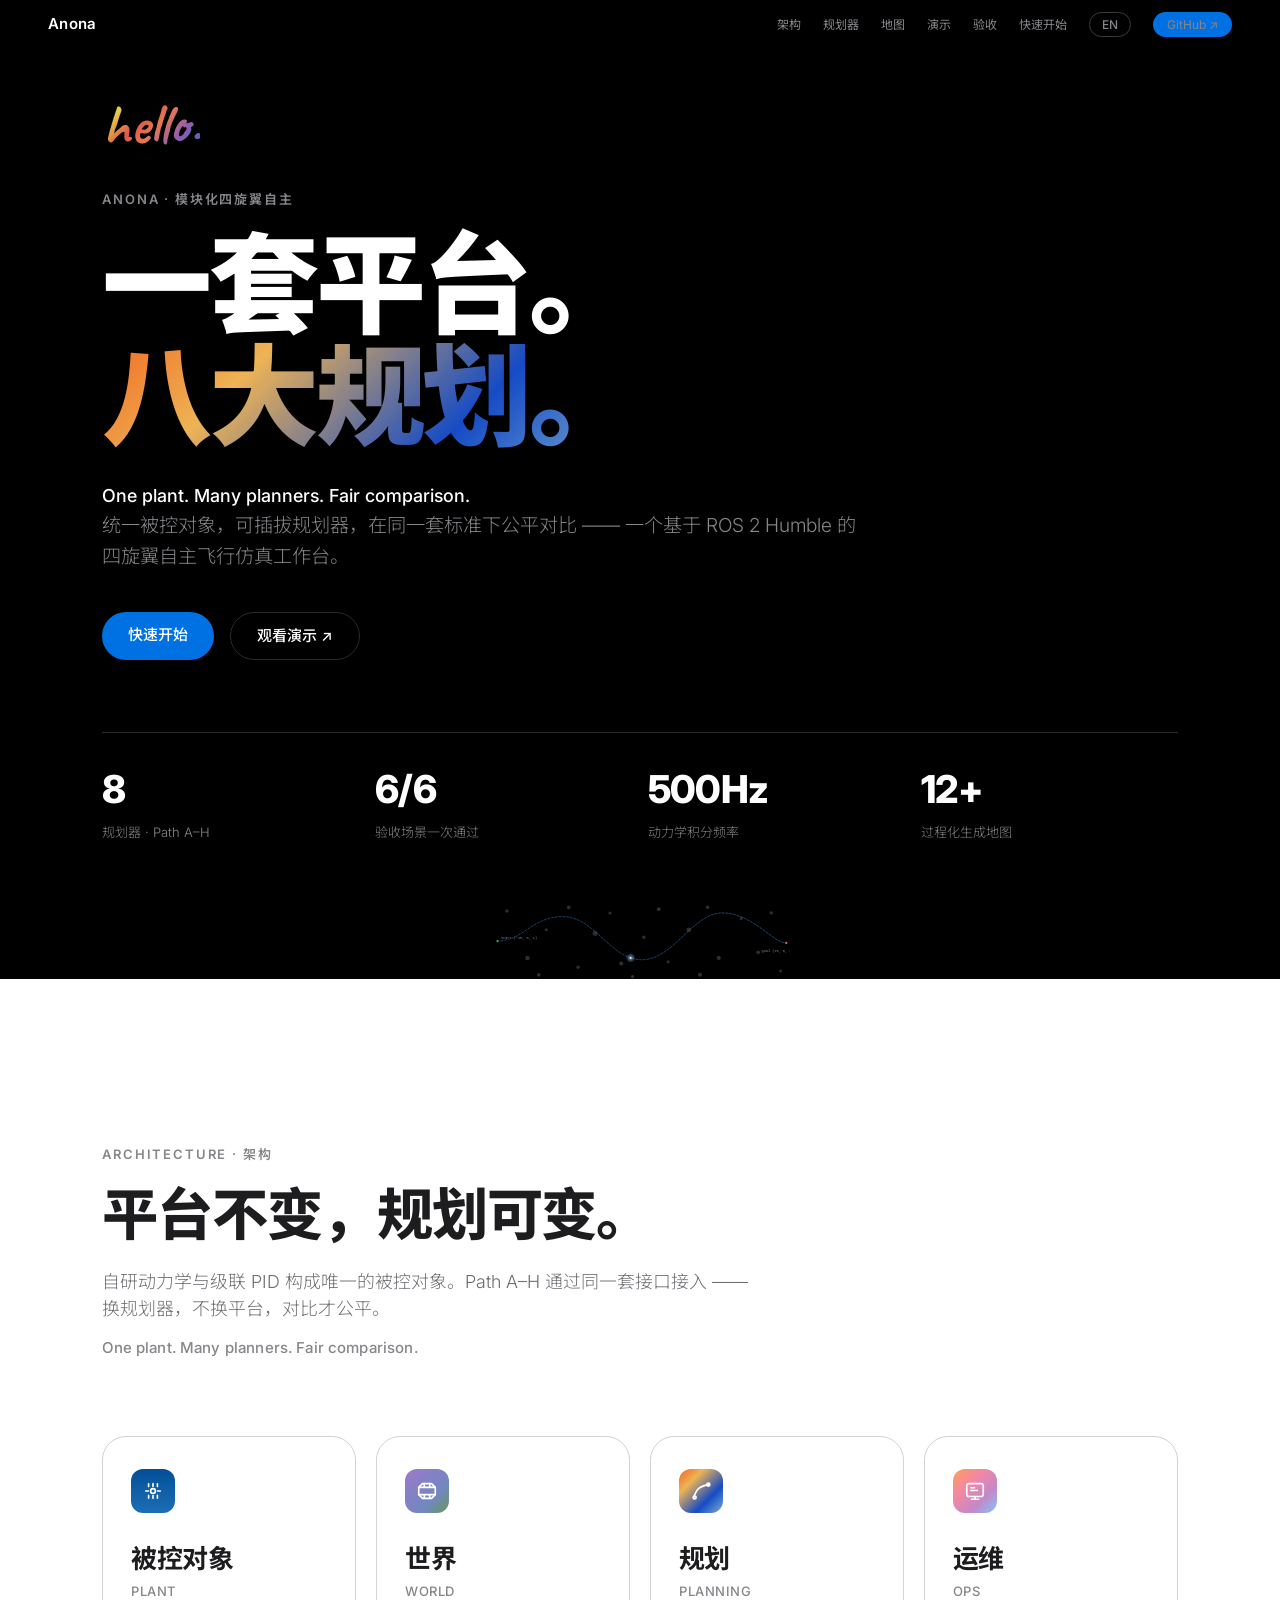
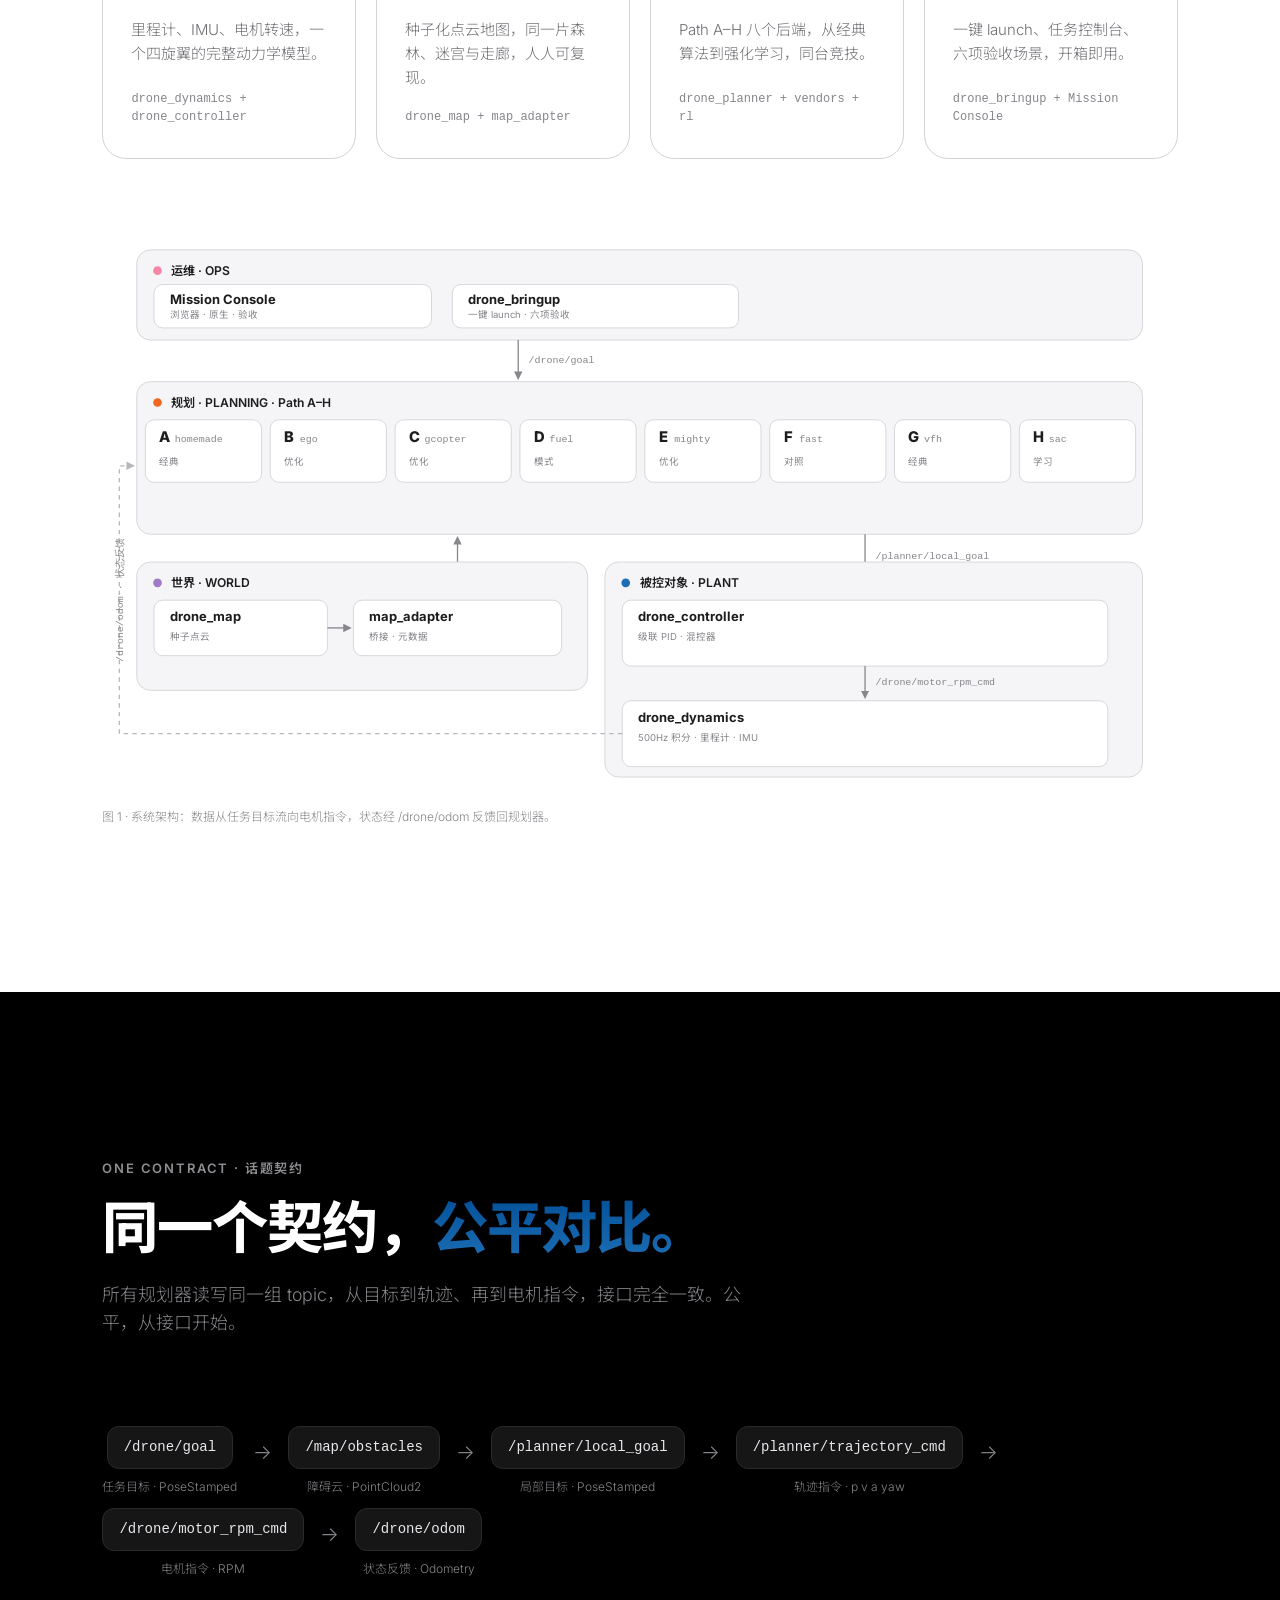
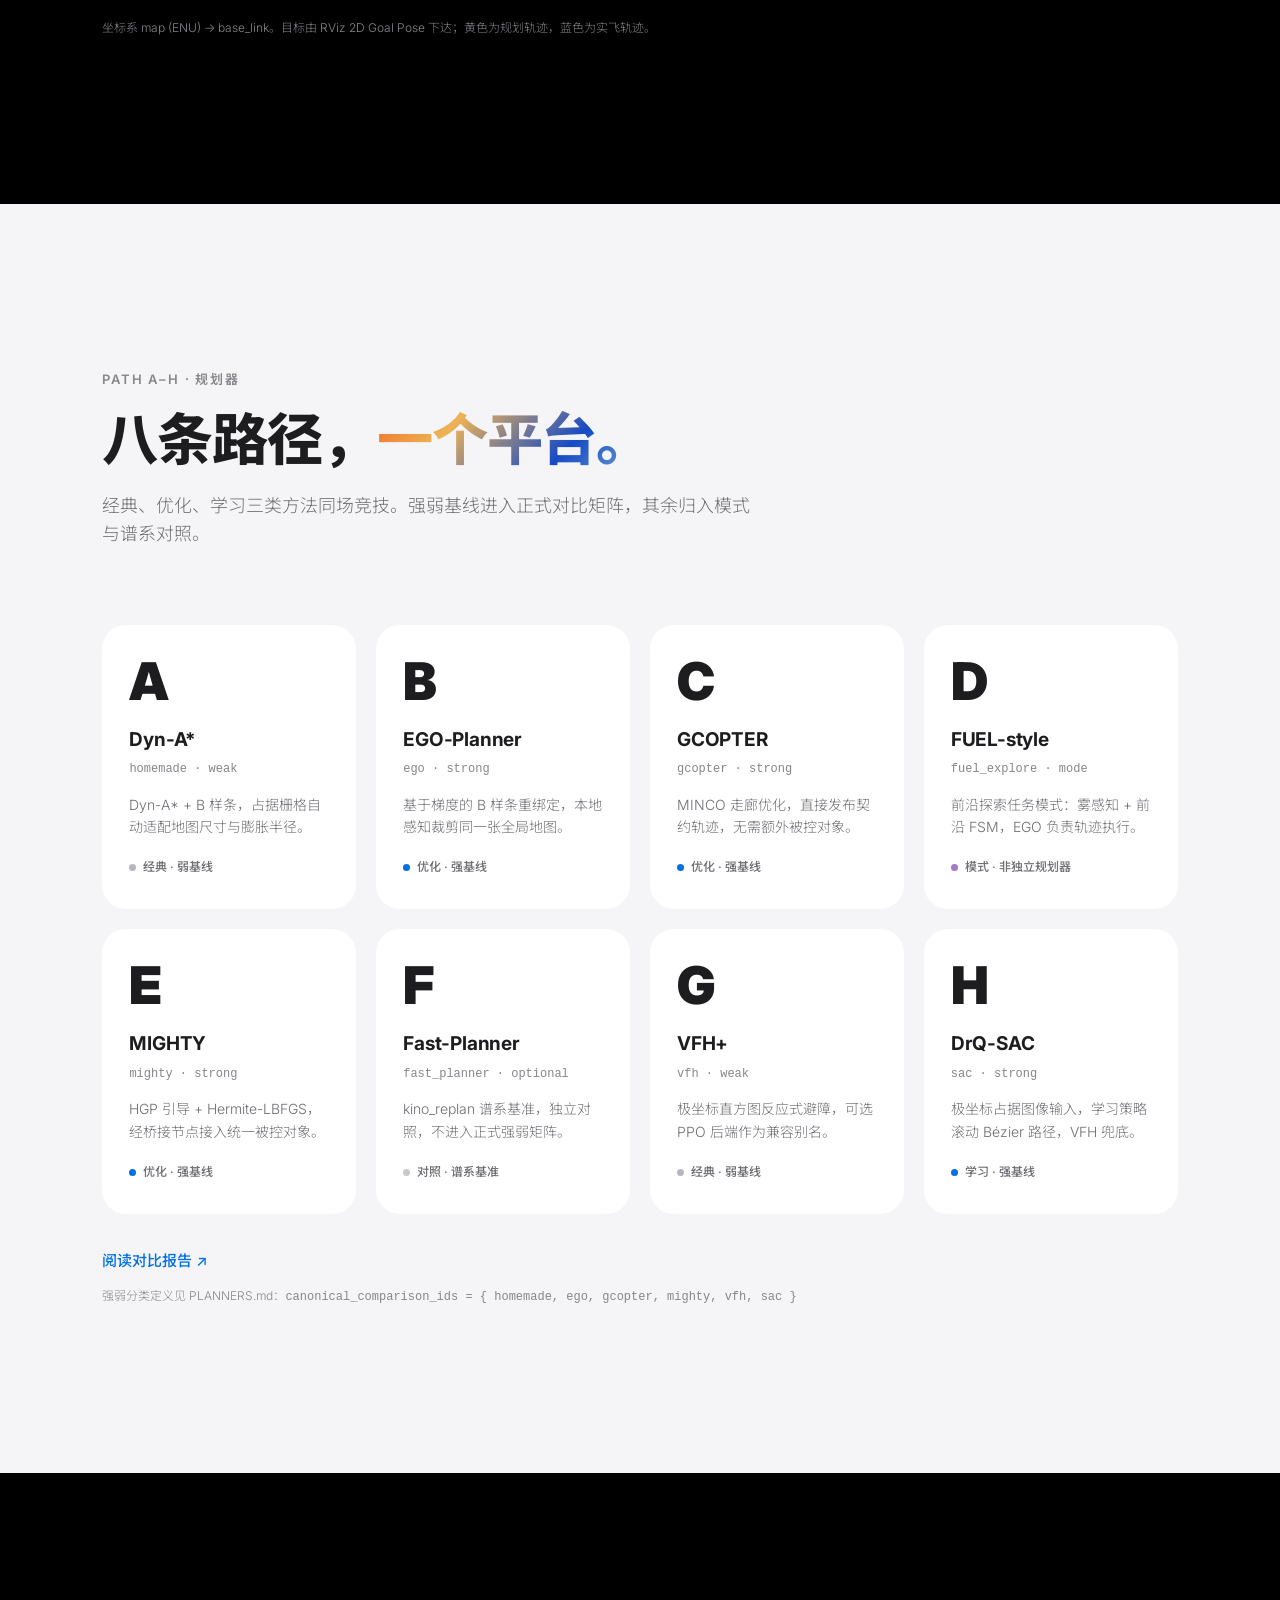
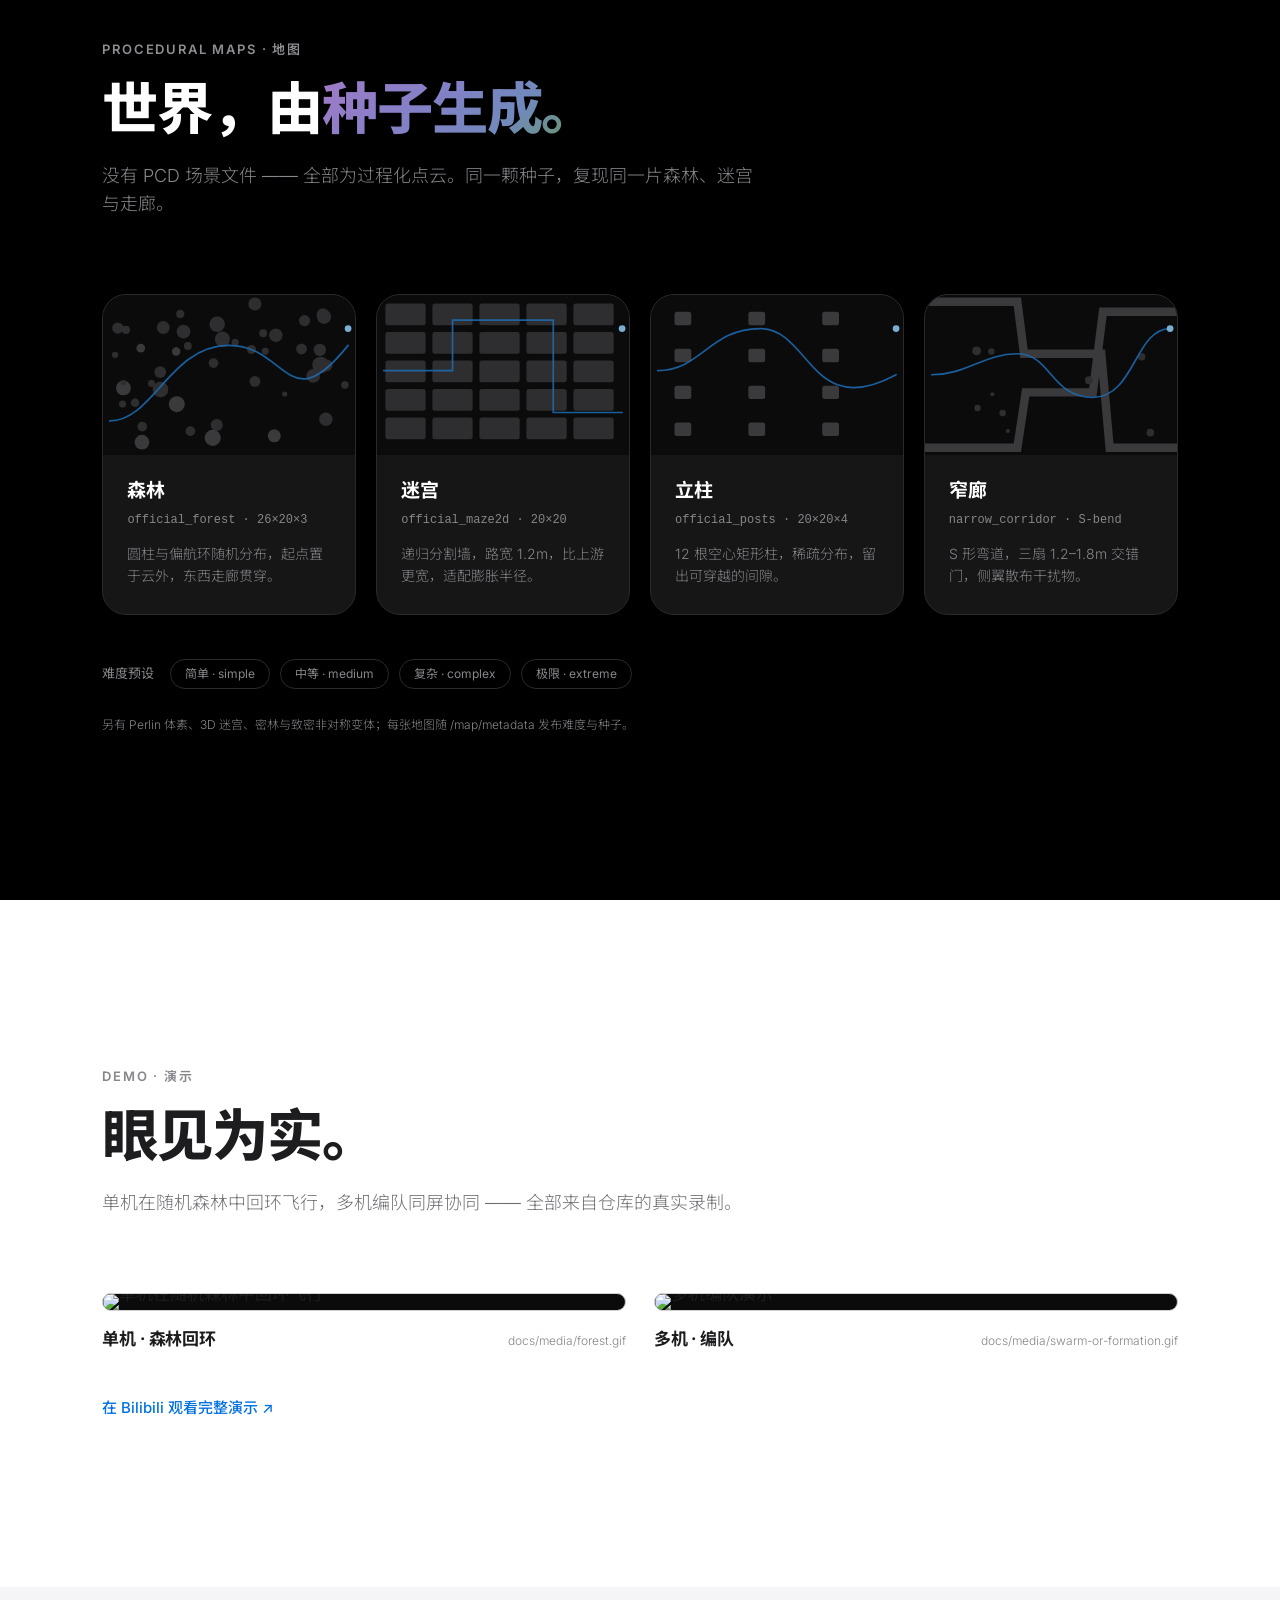
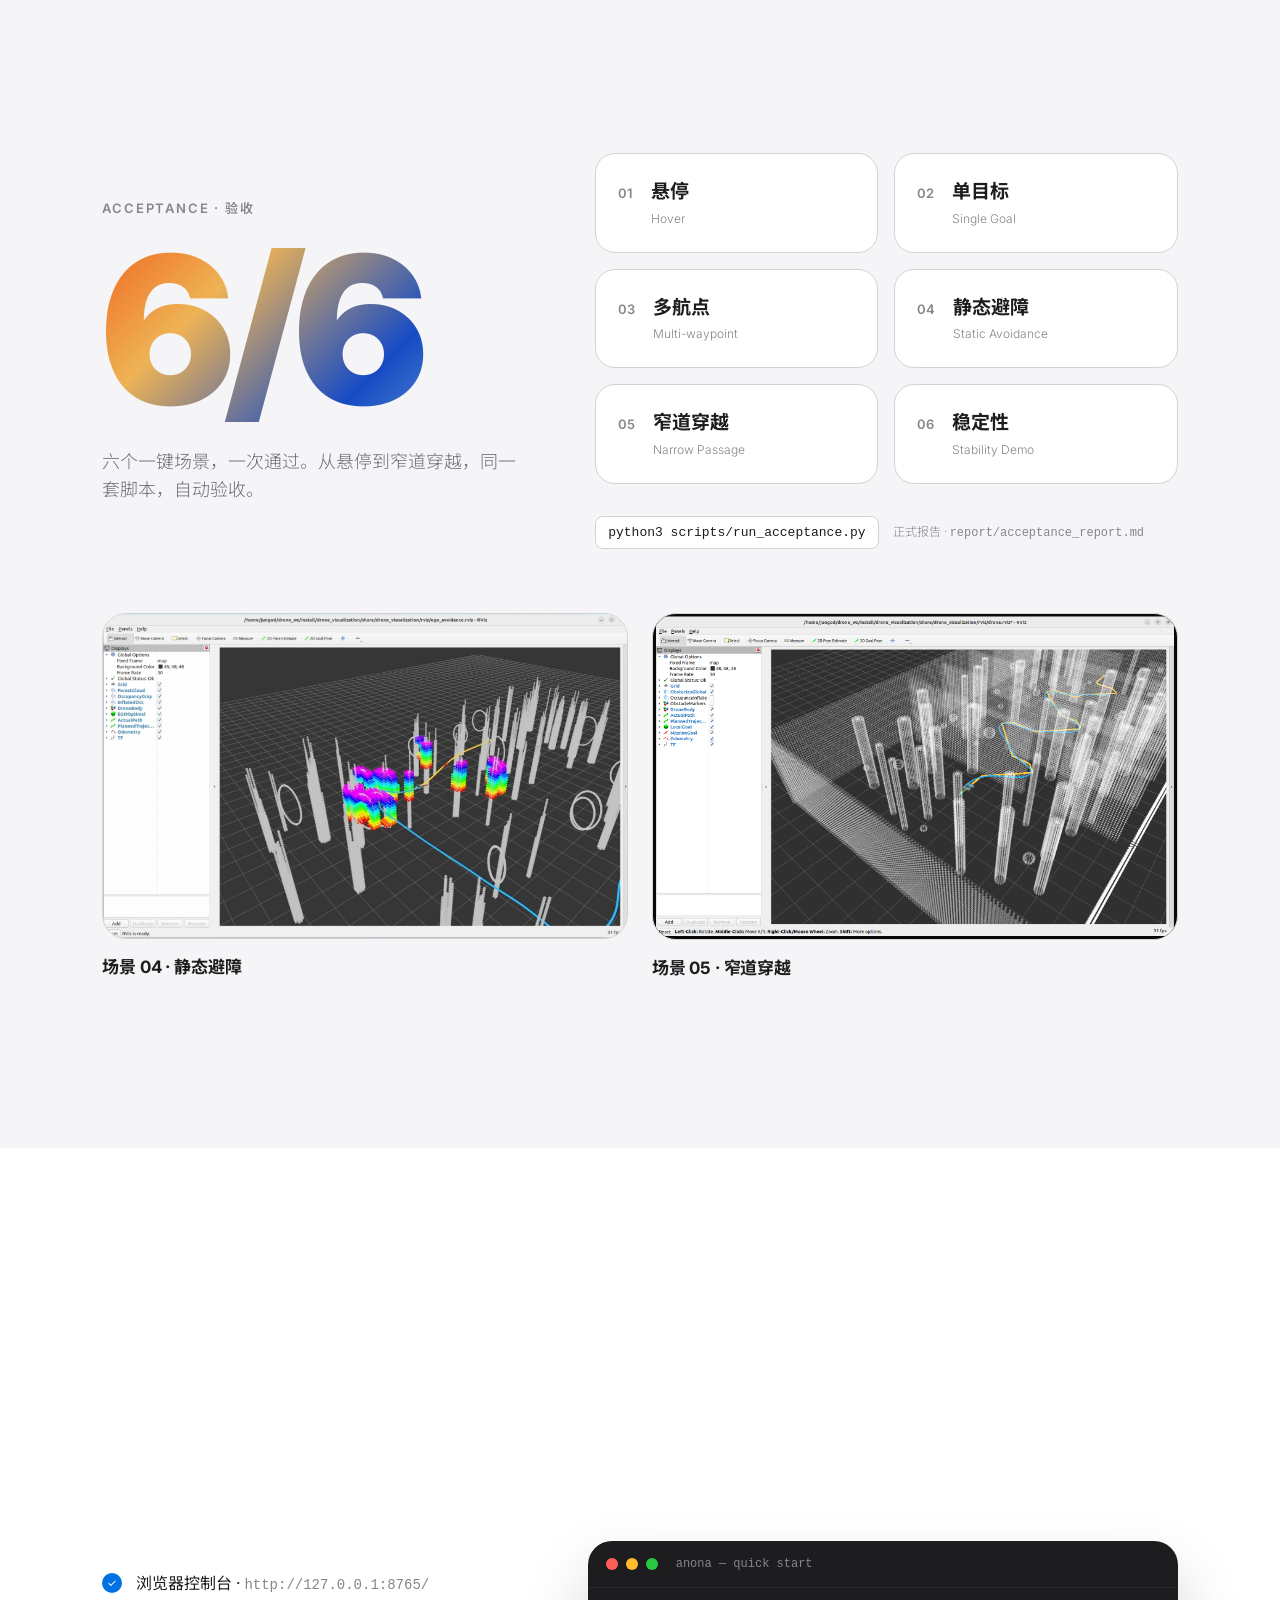
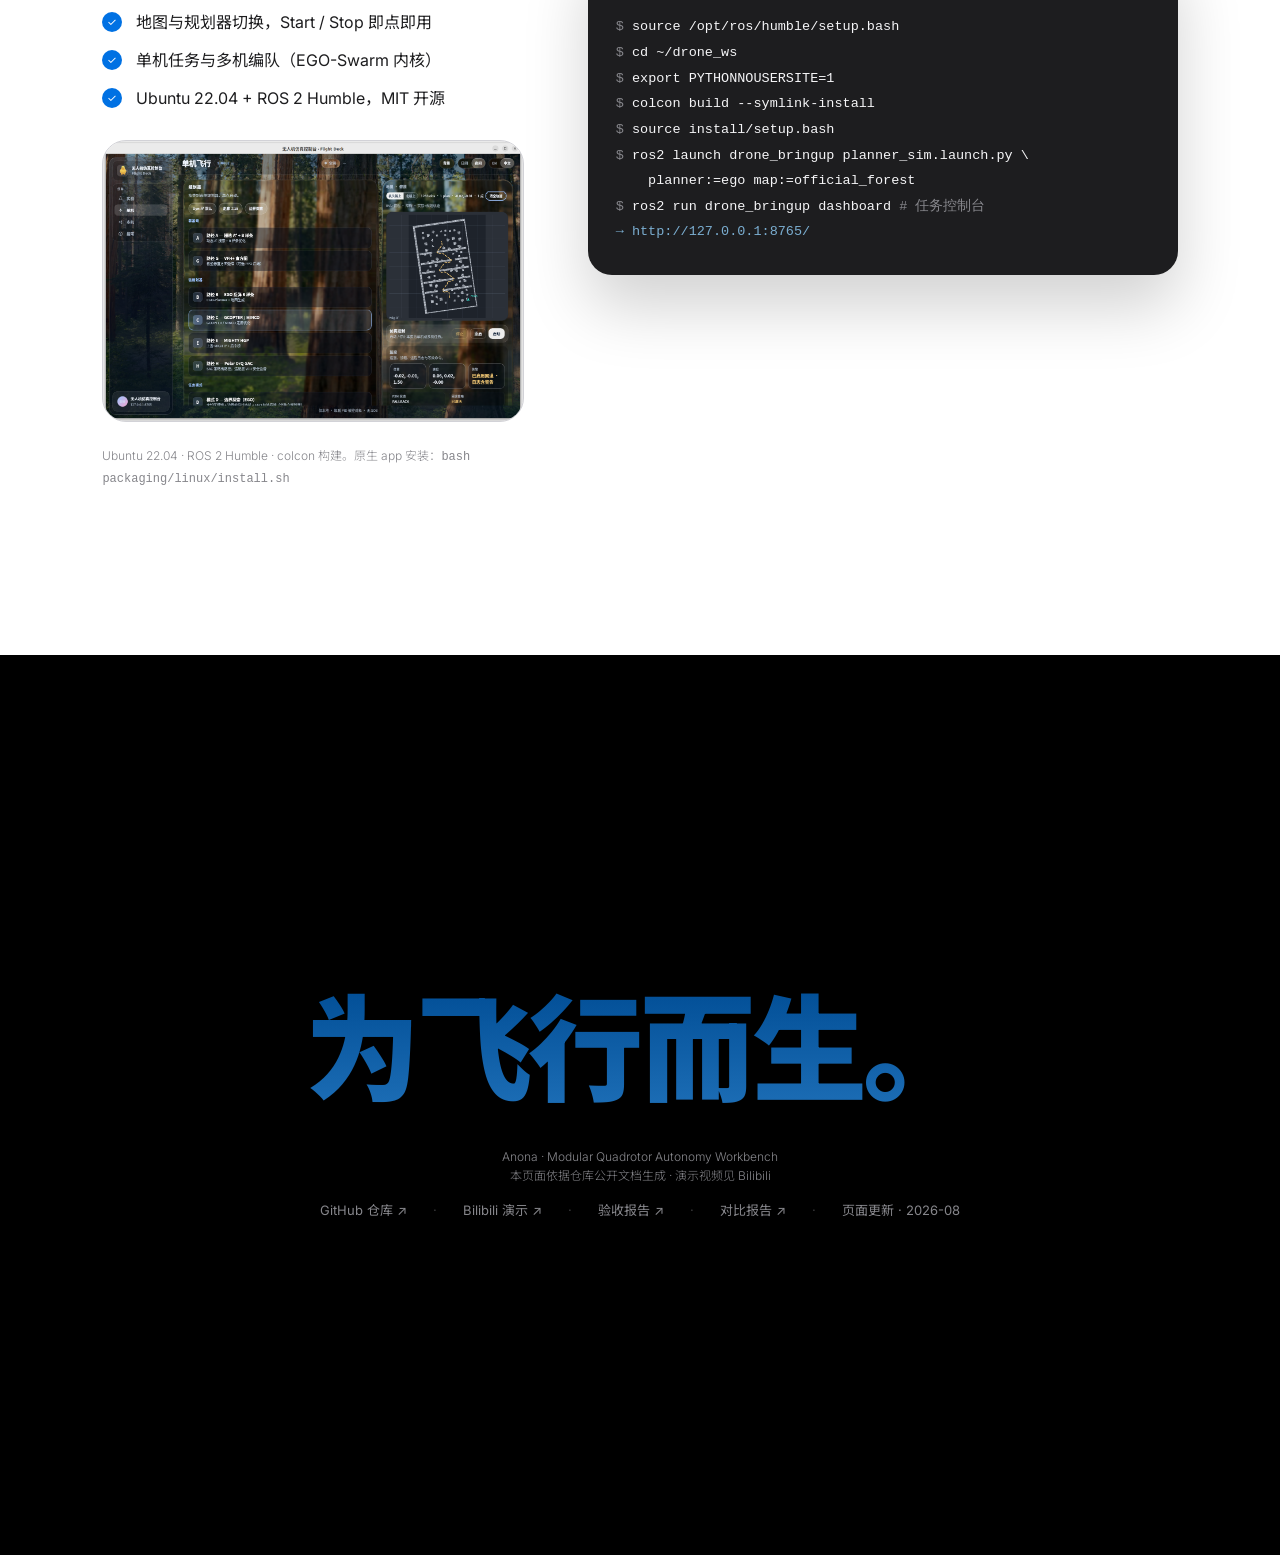
==== commit d18595ca: "docs: intro page v2 — native architecture diagram, demo media, zh/en language switcher" ====
--- a/docs/index.html
+++ b/docs/index.html
@@ -7,16 +7,18 @@
 <meta name="description" content="Anona —— ROS 2 Humble 模块化四旋翼自主飞行工作台。统一被控对象，可插拔规划器，公平对比。">
 <meta property="og:title" content="Anona · 一套平台，八大规划">
 <meta property="og:description" content="One plant. Many planners. Fair comparison.">
+<meta property="og:image" content="https://jungod1121.github.io/Anona-Modular-Quadrotor-Autonomy/media/demo-poster.png">
 <link rel="icon" href="data:image/svg+xml,%3Csvg xmlns='http://www.w3.org/2000/svg' viewBox='0 0 64 64'%3E%3Crect width='64' height='64' rx='14' fill='%23000'/%3E%3Ctext x='32' y='44' font-family='-apple-system,sans-serif' font-size='36' font-weight='700' fill='%23fff' text-anchor='middle'%3EA%3C/text%3E%3C/svg%3E">
 <link rel="preconnect" href="https://fonts.googleapis.com">
 <link rel="preconnect" href="https://fonts.gstatic.com" crossorigin>
 <link href="https://fonts.googleapis.com/css2?family=Inter:wght@300..900&family=Noto+Sans+SC:wght@300;400;500;700;900&family=Caveat:wght@600;700&display=swap" rel="stylesheet">
 <style>
 /* ============================================================
-   Anona · Apple-style intro page
-   Tokens follow the Apple Visual Design Playbook:
-   black / white / light-gray backgrounds, extreme type contrast,
-   one 2–4 stop gradient per screen, #0071E3 as the only CTA color.
+   Anona · Apple-style repository intro page (v2)
+   Tokens per the Apple Visual Design Playbook: black / white /
+   light-gray backgrounds, extreme type contrast, one 2–4 stop
+   gradient per screen, #0071E3 as the only CTA color.
+   Diagrams are drawn natively (SVG/CSS), recordings are images.
    ============================================================ */
 :root{
   --black:#000000;
@@ -45,9 +47,7 @@
 
 *{margin:0;padding:0;box-sizing:border-box}
 html{scroll-behavior:smooth}
-@media (prefers-reduced-motion: reduce){
-  html{scroll-behavior:auto}
-}
+@media (prefers-reduced-motion: reduce){html{scroll-behavior:auto}}
 body{
   font-family:var(--font-stack);
   font-size:17px;
@@ -82,7 +82,7 @@
   font-weight:300;
   color:var(--gray-2);
   margin-top:22px;
-  max-width:640px;
+  max-width:660px;
   line-height:1.55;
 }
 .eng-note{
@@ -134,7 +134,7 @@
 .nav-links{
   display:flex;
   align-items:center;
-  gap:26px;
+  gap:22px;
   list-style:none;
 }
 .nav-links a{
@@ -154,8 +154,21 @@
   transition:background .2s ease;
 }
 .nav-cta:hover{background:var(--blue-hover)}
-@media (max-width:900px){
-  .nav-links li:not(.nav-cta-li){display:none}
+.nav-lang{
+  font-size:12px;
+  font-weight:500;
+  color:var(--gray);
+  background:none;
+  border:1px solid #3A3A3C;
+  border-radius:var(--r-btn);
+  padding:4px 12px;
+  cursor:pointer;
+  font-family:var(--font-stack);
+  transition:color .2s ease,border-color .2s ease;
+}
+.nav-lang:hover{color:var(--white);border-color:#5A5A5E}
+@media (max-width:980px){
+  .nav-links li:not(.nav-cta-li):not(.nav-lang-li){display:none}
 }
 
 /* ---------- sections ---------- */
@@ -172,6 +185,26 @@
 @media (prefers-reduced-motion: reduce){
   .rv{opacity:1;transform:none;transition:none}
 }
+
+/* ---------- media frames (recordings) ---------- */
+.media-frame{
+  border-radius:var(--r-card);
+  overflow:hidden;
+  border:1px solid var(--line);
+  background:#0B0B0C;
+  line-height:0;
+}
+.media-frame img{width:100%;height:auto}
+.media-cap{
+  margin-top:16px;
+  display:flex;
+  justify-content:space-between;
+  align-items:baseline;
+  gap:12px;
+  flex-wrap:wrap;
+}
+.media-cap .cap-name{font-size:17px;font-weight:700;letter-spacing:-.01em}
+.media-cap .cap-note{font-size:12px;font-weight:300;color:var(--gray)}
 
 /* ============================================================
    Hero — one screen, one story
@@ -204,12 +237,17 @@
   letter-spacing:-.03em;
   line-height:1.02;
 }
+.hero-tag{
+  font-weight:500;
+  color:var(--white);
+  font-size:clamp(16px,1.4vw,22px);
+}
 .hero-sub{
-  margin-top:30px;
+  margin-top:26px;
   font-size:clamp(17px,1.5vw,24px);
   font-weight:300;
   color:var(--gray);
-  max-width:720px;
+  max-width:760px;
   line-height:1.6;
 }
 .hero-cta{
@@ -269,7 +307,7 @@
 }
 
 /* ============================================================
-   Architecture — white
+   Architecture — white + native SVG diagram
    ============================================================ */
 .arch-grid{
   margin-top:clamp(48px,6vw,80px);
@@ -323,8 +361,26 @@
   color:var(--gray);
 }
 
+/* native architecture diagram */
+.fig-scroll{overflow-x:auto;margin-top:clamp(48px,6vw,80px)}
+.arch-svg{width:100%;height:auto;min-width:840px}
+.arch-svg text{font-family:var(--font-stack)}
+.arch-svg .d-h{font-size:14px;font-weight:600;fill:var(--ink)}
+.arch-svg .d-t{font-size:15px;font-weight:700;fill:var(--ink)}
+.arch-svg .d-s{font-size:11px;font-weight:400;fill:var(--gray)}
+.arch-svg .d-m{font-family:var(--font-mono);font-size:11.5px;fill:var(--gray)}
+.arch-svg .d-l{font-size:17px;font-weight:800;fill:var(--ink)}
+.figcap{
+  margin-top:16px;
+  font-size:12px;
+  font-weight:300;
+  color:var(--gray);
+  max-width:760px;
+  line-height:1.6;
+}
+
 /* ============================================================
-   Contract — dark data-flow strip
+   Contract — dark native data-flow diagram
    ============================================================ */
 .contract-title{
   font-size:clamp(36px,4.4vw,72px);
@@ -337,9 +393,10 @@
   margin-top:clamp(56px,7vw,96px);
   display:flex;
   flex-wrap:wrap;
-  align-items:center;
-  gap:12px 14px;
-}
+  align-items:flex-start;
+  gap:12px 16px;
+}
+.flow-node{display:flex;flex-direction:column;align-items:center;gap:9px}
 .topic{
   font-family:var(--font-mono);
   font-size:14px;
@@ -350,13 +407,20 @@
   padding:10px 16px;
   white-space:nowrap;
 }
+.flow-cap{
+  font-size:12px;
+  font-weight:300;
+  color:var(--gray);
+  white-space:nowrap;
+}
 .flow-arrow{
-  font-size:18px;
+  font-size:20px;
   color:var(--gray);
   font-weight:300;
+  margin-top:11px;
 }
 .contract-note{
-  margin-top:36px;
+  margin-top:40px;
   max-width:680px;
 }
 
@@ -422,6 +486,15 @@
 .badge.strong .dot{background:var(--blue)}
 .badge.mode .dot{background:#A07AC7}
 .badge.optional .dot{background:#C7C7CC}
+.text-link{
+  display:inline-block;
+  margin-top:36px;
+  font-size:15px;
+  font-weight:500;
+  color:var(--blue);
+  transition:color .2s ease;
+}
+.text-link:hover{color:var(--blue-hover)}
 
 /* ============================================================
    Maps — dark, procedurally drawn previews
@@ -464,7 +537,19 @@
 }
 
 /* ============================================================
-   Acceptance — white, one giant number
+   Demo — white, real recordings
+   ============================================================ */
+.demo-grid{
+  margin-top:clamp(48px,6vw,80px);
+  display:grid;
+  grid-template-columns:1fr 1fr;
+  gap:28px;
+}
+@media (max-width:860px){.demo-grid{grid-template-columns:1fr}}
+.demo-cta{margin-top:44px}
+
+/* ============================================================
+   Acceptance — light gray, one giant number
    ============================================================ */
 .accept-wrap{
   display:grid;
@@ -478,7 +563,7 @@
   font-weight:900;
   letter-spacing:-.05em;
   line-height:.9;
-  background:var(--g-hero);
+  background-image:var(--g-hero);
   -webkit-background-clip:text;
   background-clip:text;
   color:transparent;
@@ -490,6 +575,7 @@
 }
 @media (max-width:640px){.accept-grid{grid-template-columns:1fr}}
 .accept-item{
+  background:var(--white);
   border:1px solid var(--line);
   border-radius:20px;
   padding:24px 22px;
@@ -515,20 +601,28 @@
   font-family:var(--font-mono);
   font-size:13px;
   color:var(--ink);
-  background:var(--bg);
+  background:var(--white);
+  border:1px solid var(--line);
   border-radius:8px;
   padding:6px 12px;
 }
+.sc-grid{
+  margin-top:clamp(44px,5vw,64px);
+  display:grid;
+  grid-template-columns:1fr 1fr;
+  gap:24px;
+}
+@media (max-width:860px){.sc-grid{grid-template-columns:1fr}}
 
 /* ============================================================
-   Console / quick start — light gray
+   Console / quick start — white
    ============================================================ */
 .console-wrap{
   margin-top:clamp(48px,6vw,80px);
   display:grid;
   grid-template-columns:minmax(280px,5fr) 7fr;
   gap:clamp(40px,5vw,80px);
-  align-items:stretch;
+  align-items:start;
 }
 @media (max-width:1000px){.console-wrap{grid-template-columns:1fr}}
 .console-list{
@@ -555,6 +649,14 @@
   display:flex;align-items:center;justify-content:center;
   margin-top:2px;
 }
+.console-visual{
+  margin-top:30px;
+  border-radius:var(--r-card);
+  overflow:hidden;
+  border:1px solid var(--line);
+  line-height:0;
+}
+.console-visual img{width:100%;height:auto}
 .terminal{
   background:#1D1D1F;
   border-radius:var(--r-card);
@@ -611,29 +713,31 @@
   font-weight:900;
   letter-spacing:-.03em;
   line-height:1.05;
-  background:var(--g-blue);
+  background-image:var(--g-blue);
   -webkit-background-clip:text;
   background-clip:text;
   color:transparent;
 }
-.finale .footnote{margin-top:36px;max-width:520px}
-.finale-links{margin-top:14px;display:flex;gap:26px;flex-wrap:wrap;justify-content:center}
+.finale .footnote{margin-top:36px;max-width:560px}
+.finale-links{margin-top:16px;display:flex;gap:26px;flex-wrap:wrap;justify-content:center}
 .finale-links a{font-size:13px;color:var(--gray);transition:color .2s ease}
 .finale-links a:hover{color:var(--white)}
+.finale-links .sep{color:#3A3A3C;font-size:13px}
 </style>
 </head>
 <body>
 
 <!-- ================= nav ================= -->
-<nav class="nav" aria-label="主导航">
+<nav class="nav" aria-label="导航">
   <a class="nav-brand" href="#top">Anona</a>
   <ul class="nav-links">
-    <li><a href="#architecture">架构</a></li>
-    <li><a href="#contract">契约</a></li>
-    <li><a href="#planners">规划器</a></li>
-    <li><a href="#maps">地图</a></li>
-    <li><a href="#acceptance">验收</a></li>
-    <li><a href="#console">快速开始</a></li>
+    <li><a href="#architecture" data-i18n="nav.arch">架构</a></li>
+    <li><a href="#planners" data-i18n="nav.planners">规划器</a></li>
+    <li><a href="#maps" data-i18n="nav.maps">地图</a></li>
+    <li><a href="#demo" data-i18n="nav.demo">演示</a></li>
+    <li><a href="#acceptance" data-i18n="nav.accept">验收</a></li>
+    <li><a href="#console" data-i18n="nav.console">快速开始</a></li>
+    <li class="nav-lang-li"><button id="langBtn" class="nav-lang" type="button" data-i18n-title="nav.langTip" title="切换到英文">EN</button></li>
     <li class="nav-cta-li"><a class="nav-cta" href="https://github.com/Jungod1121/Anona-Modular-Quadrotor-Autonomy" target="_blank" rel="noopener">GitHub ↗</a></li>
   </ul>
 </nav>
@@ -644,42 +748,42 @@
 <section class="hero" aria-label="开场">
   <div class="rv in">
     <span class="hello">hello.</span>
-    <p class="eyebrow">Anona · Modular Quadrotor Autonomy</p>
+    <p class="eyebrow" data-i18n="hero.eyebrow">Anona · 模块化四旋翼自主</p>
     <h1 class="hero-title">
-      一套平台。<br>
-      <span class="grad-text">八大规划。</span>
+      <span data-i18n="hero.t1">一套平台。</span><br>
+      <span class="grad-text" data-i18n="hero.t2">八大规划。</span>
     </h1>
     <p class="hero-sub">
-      One plant. Many planners. Fair comparison.<br>
-      统一被控对象，可插拔规划器，在同一套标准下公平对比 —— 一个基于 ROS&nbsp;2&nbsp;Humble 的四旋翼自主飞行仿真工作台。
+      <span class="hero-tag" data-i18n="hero.tag">One plant. Many planners. Fair comparison.</span><br>
+      <span data-i18n="hero.sub">统一被控对象，可插拔规划器，在同一套标准下公平对比 —— 一个基于 ROS&nbsp;2&nbsp;Humble 的四旋翼自主飞行仿真工作台。</span>
     </p>
     <div class="hero-cta">
-      <a class="btn btn-primary" href="#console">快速开始</a>
-      <a class="btn btn-ghost" href="https://www.bilibili.com/video/BV11Dgi6gE9A/" target="_blank" rel="noopener">观看演示 ↗</a>
+      <a class="btn btn-primary" href="#console" data-i18n="hero.cta1">快速开始</a>
+      <a class="btn btn-ghost" href="https://www.bilibili.com/video/BV11Dgi6gE9A/" target="_blank" rel="noopener" data-i18n="hero.cta2">观看演示 ↗</a>
     </div>
   </div>
 
   <div class="hero-stats rv">
     <div>
       <div class="stat-num">8</div>
-      <div class="stat-label">规划器 · Path A–H</div>
+      <div class="stat-label" data-i18n="stat1l">规划器 · Path A–H</div>
     </div>
     <div>
       <div class="stat-num">6/6</div>
-      <div class="stat-label">验收场景一次通过</div>
+      <div class="stat-label" data-i18n="stat2l">验收场景一次通过</div>
     </div>
     <div>
       <div class="stat-num">500Hz</div>
-      <div class="stat-label">动力学积分频率</div>
+      <div class="stat-label" data-i18n="stat3l">动力学积分频率</div>
     </div>
     <div>
       <div class="stat-num">12+</div>
-      <div class="stat-label">过程化生成地图</div>
+      <div class="stat-label" data-i18n="stat4l">过程化生成地图</div>
     </div>
   </div>
 
   <div class="hero-visual" aria-hidden="true">
-    <svg viewBox="0 0 1600 440" role="img" aria-label="飞行轨迹示意">
+    <svg viewBox="0 0 1600 440" role="img" data-i18n-aria="hero.pathAria" aria-label="飞行轨迹示意">
       <defs>
         <linearGradient id="pathGrad" x1="0" y1="0" x2="1" y2="0">
           <stop offset="0" stop-color="#024F97"/>
@@ -728,12 +832,10 @@
 <!-- ================= Architecture ================= -->
 <section id="architecture" class="section section-white" aria-label="架构">
   <div class="rv">
-    <p class="eyebrow">Architecture · 架构</p>
-    <h2 class="section-title">平台不变，规划可变。</h2>
-    <p class="section-sub">
-      自研动力学与级联 PID 构成唯一的被控对象。Path A–H 通过同一套接口接入 —— 换规划器，不换平台，对比才公平。
-    </p>
-    <p class="eng-note">One plant. Many planners. Fair comparison.</p>
+    <p class="eyebrow" data-i18n="arch.eyebrow">Architecture · 架构</p>
+    <h2 class="section-title" data-i18n="arch.title">平台不变，规划可变。</h2>
+    <p class="section-sub" data-i18n="arch.sub">自研动力学与级联 PID 构成唯一的被控对象。Path A–H 通过同一套接口接入 —— 换规划器，不换平台，对比才公平。</p>
+    <p class="eng-note" data-i18n="arch.note">One plant. Many planners. Fair comparison.</p>
   </div>
 
   <div class="arch-grid">
@@ -743,9 +845,9 @@
           <circle cx="12" cy="12" r="2.6"/><path d="M7.2 16.8v3M16.8 16.8v3M4 12h3M17 12h3M7.2 4.2v3M16.8 4.2v3M12 4v3M12 17v3"/>
         </svg>
       </div>
-      <h3>被控对象</h3>
+      <h3 data-i18n="card1.n">被控对象</h3>
       <span class="en">PLANT</span>
-      <p>里程计、IMU、电机转速，一个四旋翼的完整动力学模型。</p>
+      <p data-i18n="card1.d">里程计、IMU、电机转速，一个四旋翼的完整动力学模型。</p>
       <span class="pkg mono">drone_dynamics + drone_controller</span>
     </div>
 
@@ -755,9 +857,9 @@
           <path d="M3 8l4-4h10l4 4v8l-4 4H7l-4-4z"/><path d="M3 8h18M9 4v4M15 4v4M9 20v-4M15 20v-4M3 16h18"/>
         </svg>
       </div>
-      <h3>世界</h3>
+      <h3 data-i18n="card2.n">世界</h3>
       <span class="en">WORLD</span>
-      <p>种子化点云地图，同一片森林、迷宫与走廊，人人可复现。</p>
+      <p data-i18n="card2.d">种子化点云地图，同一片森林、迷宫与走廊，人人可复现。</p>
       <span class="pkg mono">drone_map + map_adapter</span>
     </div>
 
@@ -767,9 +869,9 @@
           <path d="M4 19c3-8 5-12 16-14"/><circle cx="5" cy="19" r="1.6"/><circle cx="20" cy="5" r="1.6"/>
         </svg>
       </div>
-      <h3>规划</h3>
+      <h3 data-i18n="card3.n">规划</h3>
       <span class="en">PLANNING</span>
-      <p>Path A–H 八个后端，从经典算法到强化学习，同台竞技。</p>
+      <p data-i18n="card3.d">Path A–H 八个后端，从经典算法到强化学习，同台竞技。</p>
       <span class="pkg mono">drone_planner + vendors + rl</span>
     </div>
 
@@ -779,34 +881,134 @@
           <rect x="3" y="4" width="18" height="14" rx="2.5"/><path d="M8 21h8M12 18v3"/><path d="M7.5 8.5h4M7.5 11.5h7"/>
         </svg>
       </div>
-      <h3>运维</h3>
+      <h3 data-i18n="card4.n">运维</h3>
       <span class="en">OPS</span>
-      <p>一键 launch、任务控制台、六项验收场景，开箱即用。</p>
+      <p data-i18n="card4.d">一键 launch、任务控制台、六项验收场景，开箱即用。</p>
       <span class="pkg mono">drone_bringup + Mission Console</span>
     </div>
+  </div>
+
+  <!-- native architecture diagram (no image asset) -->
+  <div class="fig-scroll rv">
+    <svg class="arch-svg" viewBox="0 0 1240 640" role="img" data-i18n-aria="arch.d.aria" aria-label="系统架构图：运维、规划、世界、被控对象四层与话题数据流">
+      <defs>
+        <marker id="arr" viewBox="0 0 10 10" refX="8" refY="5" markerWidth="6.5" markerHeight="6.5" orient="auto-start-reverse">
+          <path d="M0 0 L10 5 L0 10 z" fill="#86868B"/>
+        </marker>
+        <marker id="arr2" viewBox="0 0 10 10" refX="8" refY="5" markerWidth="6.5" markerHeight="6.5" orient="auto-start-reverse">
+          <path d="M0 0 L10 5 L0 10 z" fill="#B6B6BC"/>
+        </marker>
+      </defs>
+
+      <!-- OPS layer -->
+      <rect x="40" y="16" width="1160" height="104" rx="16" fill="#F5F5F7" stroke="#D2D2D7"/>
+      <circle cx="64" cy="40" r="5" fill="#F487A3"/>
+      <text x="80" y="45" class="d-h" data-i18n="arch.d.ops">运维 · OPS</text>
+      <rect x="60" y="56" width="320" height="50" rx="10" fill="#FFFFFF" stroke="#D2D2D7"/>
+      <text x="78" y="78" class="d-t">Mission Console</text>
+      <text x="78" y="95" class="d-s" data-i18n="arch.d.consoleSub">浏览器 · 原生 · 验收</text>
+      <rect x="404" y="56" width="330" height="50" rx="10" fill="#FFFFFF" stroke="#D2D2D7"/>
+      <text x="422" y="78" class="d-t">drone_bringup</text>
+      <text x="422" y="95" class="d-s" data-i18n="arch.d.bringupSub">一键 launch · 六项验收</text>
+
+      <!-- goal -->
+      <line x1="480" y1="120" x2="480" y2="164" stroke="#86868B" stroke-width="1.5" marker-end="url(#arr)"/>
+      <text x="492" y="146" class="d-m">/drone/goal</text>
+
+      <!-- PLANNING layer -->
+      <rect x="40" y="168" width="1160" height="176" rx="16" fill="#F5F5F7" stroke="#D2D2D7"/>
+      <circle cx="64" cy="192" r="5" fill="#F06620"/>
+      <text x="80" y="197" class="d-h" data-i18n="arch.d.plan">规划 · PLANNING · Path A–H</text>
+      <rect x="50"  y="212" width="134" height="72" rx="10" fill="#FFFFFF" stroke="#D2D2D7"/>
+      <rect x="194" y="212" width="134" height="72" rx="10" fill="#FFFFFF" stroke="#D2D2D7"/>
+      <rect x="338" y="212" width="134" height="72" rx="10" fill="#FFFFFF" stroke="#D2D2D7"/>
+      <rect x="482" y="212" width="134" height="72" rx="10" fill="#FFFFFF" stroke="#D2D2D7"/>
+      <rect x="626" y="212" width="134" height="72" rx="10" fill="#FFFFFF" stroke="#D2D2D7"/>
+      <rect x="770" y="212" width="134" height="72" rx="10" fill="#FFFFFF" stroke="#D2D2D7"/>
+      <rect x="914" y="212" width="134" height="72" rx="10" fill="#FFFFFF" stroke="#D2D2D7"/>
+      <rect x="1058" y="212" width="134" height="72" rx="10" fill="#FFFFFF" stroke="#D2D2D7"/>
+      <text x="66" y="238" class="d-l">A</text><text x="84" y="238" class="d-m">homemade</text>
+      <text x="210" y="238" class="d-l">B</text><text x="228" y="238" class="d-m">ego</text>
+      <text x="354" y="238" class="d-l">C</text><text x="372" y="238" class="d-m">gcopter</text>
+      <text x="498" y="238" class="d-l">D</text><text x="516" y="238" class="d-m">fuel</text>
+      <text x="642" y="238" class="d-l">E</text><text x="660" y="238" class="d-m">mighty</text>
+      <text x="786" y="238" class="d-l">F</text><text x="804" y="238" class="d-m">fast</text>
+      <text x="930" y="238" class="d-l">G</text><text x="948" y="238" class="d-m">vfh</text>
+      <text x="1074" y="238" class="d-l">H</text><text x="1092" y="238" class="d-m">sac</text>
+      <text x="66" y="264" class="d-s" data-i18n="arch.d.cls.classical">经典</text>
+      <text x="210" y="264" class="d-s" data-i18n="arch.d.cls.opt">优化</text>
+      <text x="354" y="264" class="d-s" data-i18n="arch.d.cls.opt">优化</text>
+      <text x="498" y="264" class="d-s" data-i18n="arch.d.cls.mode">模式</text>
+      <text x="642" y="264" class="d-s" data-i18n="arch.d.cls.opt">优化</text>
+      <text x="786" y="264" class="d-s" data-i18n="arch.d.cls.ref">对照</text>
+      <text x="930" y="264" class="d-s" data-i18n="arch.d.cls.classical">经典</text>
+      <text x="1074" y="264" class="d-s" data-i18n="arch.d.cls.learn">学习</text>
+
+      <!-- obstacles (world -> planning) -->
+      <line x1="410" y1="420" x2="410" y2="348" stroke="#86868B" stroke-width="1.5" marker-end="url(#arr)"/>
+      <text x="424" y="390" class="d-m">/map/obstacles</text>
+
+      <!-- planning -> plant -->
+      <line x1="880" y1="344" x2="880" y2="416" stroke="#86868B" stroke-width="1.5" marker-end="url(#arr)"/>
+      <text x="892" y="372" class="d-m">/planner/local_goal</text>
+      <text x="892" y="388" class="d-m">/planner/trajectory_cmd</text>
+
+      <!-- WORLD layer -->
+      <rect x="40" y="376" width="520" height="148" rx="16" fill="#F5F5F7" stroke="#D2D2D7"/>
+      <circle cx="64" cy="400" r="5" fill="#A07AC7"/>
+      <text x="80" y="405" class="d-h" data-i18n="arch.d.world">世界 · WORLD</text>
+      <rect x="60" y="420" width="200" height="64" rx="10" fill="#FFFFFF" stroke="#D2D2D7"/>
+      <text x="78" y="444" class="d-t">drone_map</text>
+      <text x="78" y="466" class="d-s" data-i18n="arch.d.mapSub">种子点云</text>
+      <rect x="290" y="420" width="240" height="64" rx="10" fill="#FFFFFF" stroke="#D2D2D7"/>
+      <text x="308" y="444" class="d-t">map_adapter</text>
+      <text x="308" y="466" class="d-s" data-i18n="arch.d.adapterSub">桥接 · 元数据</text>
+      <line x1="260" y1="452" x2="286" y2="452" stroke="#86868B" stroke-width="1.5" marker-end="url(#arr)"/>
+
+      <!-- PLANT layer -->
+      <rect x="580" y="376" width="620" height="248" rx="16" fill="#F5F5F7" stroke="#D2D2D7"/>
+      <circle cx="604" cy="400" r="5" fill="#1D6EB6"/>
+      <text x="620" y="405" class="d-h" data-i18n="arch.d.plant">被控对象 · PLANT</text>
+      <rect x="600" y="420" width="560" height="76" rx="10" fill="#FFFFFF" stroke="#D2D2D7"/>
+      <text x="618" y="444" class="d-t">drone_controller</text>
+      <text x="618" y="466" class="d-s" data-i18n="arch.d.ctrlSub">级联 PID · 混控器</text>
+      <rect x="600" y="536" width="560" height="76" rx="10" fill="#FFFFFF" stroke="#D2D2D7"/>
+      <text x="618" y="560" class="d-t">drone_dynamics</text>
+      <text x="618" y="582" class="d-s" data-i18n="arch.d.dynSub">500Hz 积分 · 里程计 · IMU</text>
+      <line x1="880" y1="496" x2="880" y2="532" stroke="#86868B" stroke-width="1.5" marker-end="url(#arr)"/>
+      <text x="892" y="518" class="d-m">/drone/motor_rpm_cmd</text>
+
+      <!-- state feedback loop -->
+      <path d="M 600 574 L 20 574 L 20 265 L 36 265" fill="none" stroke="#B6B6BC" stroke-width="1.5" stroke-dasharray="5 5" marker-end="url(#arr2)"/>
+      <text text-anchor="middle" transform="rotate(-90 24 420)" x="24" y="420" class="d-m" data-i18n="arch.d.odom">/drone/odom · 状态反馈</text>
+    </svg>
+    <p class="figcap" data-i18n="arch.figcap">图 1 · 系统架构：数据从任务目标流向电机指令，状态经 /drone/odom 反馈回规划器。</p>
   </div>
 </section>
 
 <!-- ================= Contract ================= -->
 <section id="contract" class="section section-dark" aria-label="话题契约">
   <div class="rv">
-    <p class="eyebrow">One Contract · 话题契约</p>
-    <h2 class="contract-title">同一个契约，<span class="grad-text">公平对比。</span></h2>
-    <p class="section-sub">
-      所有规划器读写同一组 topic，从目标到轨迹、再到电机指令，接口完全一致。公平，从接口开始。
-    </p>
-  </div>
-
-  <div class="contract-flow rv" role="list" aria-label="话题数据流">
-    <span class="topic">/drone/goal</span><span class="flow-arrow">→</span>
-    <span class="topic">/map/obstacles</span><span class="flow-arrow">→</span>
-    <span class="topic">/planner/local_goal</span><span class="flow-arrow">→</span>
-    <span class="topic">/planner/trajectory_cmd</span><span class="flow-arrow">→</span>
-    <span class="topic">/drone/motor_rpm_cmd</span><span class="flow-arrow">→</span>
-    <span class="topic">/drone/odom</span>
-  </div>
-
-  <p class="footnote contract-note rv">
+    <p class="eyebrow" data-i18n="contract.eyebrow">One Contract · 话题契约</p>
+    <h2 class="contract-title"><span data-i18n="contract.title1">同一个契约，</span><span class="grad-text" data-i18n="contract.title2">公平对比。</span></h2>
+    <p class="section-sub" data-i18n="contract.sub">所有规划器读写同一组 topic，从目标到轨迹、再到电机指令，接口完全一致。公平，从接口开始。</p>
+  </div>
+
+  <div class="contract-flow rv" role="list" data-i18n-aria="contract.flowAria" aria-label="话题数据流">
+    <div class="flow-node"><span class="topic">/drone/goal</span><span class="flow-cap" data-i18n="contract.r1">任务目标 · PoseStamped</span></div>
+    <span class="flow-arrow">→</span>
+    <div class="flow-node"><span class="topic">/map/obstacles</span><span class="flow-cap" data-i18n="contract.r2">障碍云 · PointCloud2</span></div>
+    <span class="flow-arrow">→</span>
+    <div class="flow-node"><span class="topic">/planner/local_goal</span><span class="flow-cap" data-i18n="contract.r3">局部目标 · PoseStamped</span></div>
+    <span class="flow-arrow">→</span>
+    <div class="flow-node"><span class="topic">/planner/trajectory_cmd</span><span class="flow-cap" data-i18n="contract.r4">轨迹指令 · p v a yaw</span></div>
+    <span class="flow-arrow">→</span>
+    <div class="flow-node"><span class="topic">/drone/motor_rpm_cmd</span><span class="flow-cap" data-i18n="contract.r5">电机指令 · RPM</span></div>
+    <span class="flow-arrow">→</span>
+    <div class="flow-node"><span class="topic">/drone/odom</span><span class="flow-cap" data-i18n="contract.r6">状态反馈 · Odometry</span></div>
+  </div>
+
+  <p class="footnote contract-note rv" data-i18n="contract.note">
     坐标系 map (ENU) → base_link。目标由 RViz 2D Goal Pose 下达；黄色为规划轨迹，蓝色为实飞轨迹。
   </p>
 </section>
@@ -814,11 +1016,9 @@
 <!-- ================= Planners ================= -->
 <section id="planners" class="section section-gray" aria-label="规划器">
   <div class="rv">
-    <p class="eyebrow">Path A–H · 规划器</p>
-    <h2 class="section-title">八条路径，<span class="grad-text">一个平台。</span></h2>
-    <p class="section-sub">
-      经典、优化、学习三类方法同场竞技。强弱基线进入正式对比矩阵，其余归入模式与谱系对照。
-    </p>
+    <p class="eyebrow" data-i18n="planners.eyebrow">Path A–H · 规划器</p>
+    <h2 class="section-title"><span data-i18n="planners.title1">八条路径，</span><span class="grad-text" data-i18n="planners.title2">一个平台。</span></h2>
+    <p class="section-sub" data-i18n="planners.sub">经典、优化、学习三类方法同场竞技。强弱基线进入正式对比矩阵，其余归入模式与谱系对照。</p>
   </div>
 
   <div class="planner-grid">
@@ -826,132 +1026,163 @@
       <div class="letter">A</div>
       <h3>Dyn-A*</h3>
       <span class="alias mono">homemade · weak</span>
-      <p>Dyn-A* + B 样条，占据栅格自动适配地图尺寸与膨胀半径。</p>
-      <span class="badge"><span class="dot"></span>经典 · 弱基线</span>
+      <p data-i18n="planners.a.d">Dyn-A* + B 样条，占据栅格自动适配地图尺寸与膨胀半径。</p>
+      <span class="badge"><span class="dot"></span><span data-i18n="planners.a.b">经典 · 弱基线</span></span>
     </div>
     <div class="planner-card rv" style="transition-delay:.04s">
       <div class="letter">B</div>
       <h3>EGO-Planner</h3>
       <span class="alias mono">ego · strong</span>
-      <p>基于梯度的 B 样条重绑定，本地感知裁剪同一张全局地图。</p>
-      <span class="badge strong"><span class="dot"></span>优化 · 强基线</span>
+      <p data-i18n="planners.b.d">基于梯度的 B 样条重绑定，本地感知裁剪同一张全局地图。</p>
+      <span class="badge strong"><span class="dot"></span><span data-i18n="planners.b.b">优化 · 强基线</span></span>
     </div>
     <div class="planner-card rv" style="transition-delay:.08s">
       <div class="letter">C</div>
       <h3>GCOPTER</h3>
       <span class="alias mono">gcopter · strong</span>
-      <p>MINCO 走廊优化，直接发布契约轨迹，无需额外被控对象。</p>
-      <span class="badge strong"><span class="dot"></span>优化 · 强基线</span>
+      <p data-i18n="planners.c.d">MINCO 走廊优化，直接发布契约轨迹，无需额外被控对象。</p>
+      <span class="badge strong"><span class="dot"></span><span data-i18n="planners.c.b">优化 · 强基线</span></span>
     </div>
     <div class="planner-card rv" style="transition-delay:.12s">
       <div class="letter">D</div>
       <h3>FUEL-style</h3>
       <span class="alias mono">fuel_explore · mode</span>
-      <p>前沿探索任务模式：雾感知 + 前沿 FSM，EGO 负责轨迹执行。</p>
-      <span class="badge mode"><span class="dot"></span>模式 · 非独立规划器</span>
+      <p data-i18n="planners.d.d">前沿探索任务模式：雾感知 + 前沿 FSM，EGO 负责轨迹执行。</p>
+      <span class="badge mode"><span class="dot"></span><span data-i18n="planners.d.b">模式 · 非独立规划器</span></span>
     </div>
     <div class="planner-card rv" style="transition-delay:.04s">
       <div class="letter">E</div>
       <h3>MIGHTY</h3>
       <span class="alias mono">mighty · strong</span>
-      <p>HGP 引导 + Hermite-LBFGS，经桥接节点接入统一被控对象。</p>
-      <span class="badge strong"><span class="dot"></span>优化 · 强基线</span>
+      <p data-i18n="planners.e.d">HGP 引导 + Hermite-LBFGS，经桥接节点接入统一被控对象。</p>
+      <span class="badge strong"><span class="dot"></span><span data-i18n="planners.e.b">优化 · 强基线</span></span>
     </div>
     <div class="planner-card rv" style="transition-delay:.08s">
       <div class="letter">F</div>
       <h3>Fast-Planner</h3>
       <span class="alias mono">fast_planner · optional</span>
-      <p>kino_replan 谱系基准，独立对照，不进入正式强弱矩阵。</p>
-      <span class="badge optional"><span class="dot"></span>对照 · 谱系基准</span>
+      <p data-i18n="planners.f.d">kino_replan 谱系基准，独立对照，不进入正式强弱矩阵。</p>
+      <span class="badge optional"><span class="dot"></span><span data-i18n="planners.f.b">对照 · 谱系基准</span></span>
     </div>
     <div class="planner-card rv" style="transition-delay:.12s">
       <div class="letter">G</div>
       <h3>VFH+</h3>
       <span class="alias mono">vfh · weak</span>
-      <p>极坐标直方图反应式避障，可选 PPO 后端作为兼容别名。</p>
-      <span class="badge"><span class="dot"></span>经典 · 弱基线</span>
+      <p data-i18n="planners.g.d">极坐标直方图反应式避障，可选 PPO 后端作为兼容别名。</p>
+      <span class="badge"><span class="dot"></span><span data-i18n="planners.g.b">经典 · 弱基线</span></span>
     </div>
     <div class="planner-card rv" style="transition-delay:.16s">
       <div class="letter">H</div>
       <h3>DrQ-SAC</h3>
       <span class="alias mono">sac · strong</span>
-      <p>极坐标占据图像输入，学习策略滚动 Bézier 路径，VFH 兜底。</p>
-      <span class="badge strong"><span class="dot"></span>学习 · 强基线</span>
-    </div>
-  </div>
-
-  <p class="footnote rv" style="margin-top:32px">
-    强弱分类定义见 PLANNERS.md：canonical_comparison_ids = { homemade, ego, gcopter, mighty, vfh, sac }。
-  </p>
+      <p data-i18n="planners.h.d">极坐标占据图像输入，学习策略滚动 Bézier 路径，VFH 兜底。</p>
+      <span class="badge strong"><span class="dot"></span><span data-i18n="planners.h.b">学习 · 强基线</span></span>
+    </div>
+  </div>
+
+  <div class="rv">
+    <a class="text-link" href="https://github.com/Jungod1121/Anona-Modular-Quadrotor-Autonomy/blob/main/report/planner_benchmark/comparison_report.md" target="_blank" rel="noopener" data-i18n="planners.report">阅读对比报告 ↗</a>
+    <p class="footnote" style="margin-top:12px"><span data-i18n="planners.foot">强弱分类定义见 PLANNERS.md：</span><span class="mono">canonical_comparison_ids = { homemade, ego, gcopter, mighty, vfh, sac }</span></p>
+  </div>
 </section>
 
 <!-- ================= Maps ================= -->
 <section id="maps" class="section section-dark" aria-label="地图">
   <div class="rv">
-    <p class="eyebrow">Procedural Maps · 地图</p>
-    <h2 class="section-title">世界，由<span class="grad-text grad-text-magic">种子生成。</span></h2>
-    <p class="section-sub">
-      没有 PCD 场景文件 —— 全部为过程化点云。同一颗种子，复现同一片森林、迷宫与走廊。
-    </p>
+    <p class="eyebrow" data-i18n="maps.eyebrow">Procedural Maps · 地图</p>
+    <h2 class="section-title"><span data-i18n="maps.title1">世界，由</span><span class="grad-text grad-text-magic" data-i18n="maps.title2">种子生成。</span></h2>
+    <p class="section-sub" data-i18n="maps.sub">没有 PCD 场景文件 —— 全部为过程化点云。同一颗种子，复现同一片森林、迷宫与走廊。</p>
   </div>
 
   <div class="map-grid">
     <div class="map-card rv">
-      <svg viewBox="0 0 300 190" data-map="forest" role="img" aria-label="森林地图预览"></svg>
+      <svg viewBox="0 0 300 190" data-map="forest" role="img" data-i18n-aria="maps.alt1" aria-label="森林地图预览"></svg>
       <div class="map-body">
-        <h3>森林</h3>
-        <span class="map-en">official_forest · 26×20×3</span>
-        <p>圆柱与偏航环随机分布，起点置于云外，东西走廊贯穿。</p>
+        <h3 data-i18n="maps.m1.n">森林</h3>
+        <span class="map-en mono">official_forest · 26×20×3</span>
+        <p data-i18n="maps.m1.d">圆柱与偏航环随机分布，起点置于云外，东西走廊贯穿。</p>
       </div>
     </div>
     <div class="map-card rv" style="transition-delay:.05s">
-      <svg viewBox="0 0 300 190" data-map="maze" role="img" aria-label="迷宫地图预览"></svg>
+      <svg viewBox="0 0 300 190" data-map="maze" role="img" data-i18n-aria="maps.alt2" aria-label="迷宫地图预览"></svg>
       <div class="map-body">
-        <h3>迷宫</h3>
-        <span class="map-en">official_maze2d · 20×20</span>
-        <p>递归分割墙，路宽 1.2m，比上游更宽，适配膨胀半径。</p>
+        <h3 data-i18n="maps.m2.n">迷宫</h3>
+        <span class="map-en mono">official_maze2d · 20×20</span>
+        <p data-i18n="maps.m2.d">递归分割墙，路宽 1.2m，比上游更宽，适配膨胀半径。</p>
       </div>
     </div>
     <div class="map-card rv" style="transition-delay:.1s">
-      <svg viewBox="0 0 300 190" data-map="posts" role="img" aria-label="立柱地图预览"></svg>
+      <svg viewBox="0 0 300 190" data-map="posts" role="img" data-i18n-aria="maps.alt3" aria-label="立柱地图预览"></svg>
       <div class="map-body">
-        <h3>立柱</h3>
-        <span class="map-en">official_posts · 20×20×4</span>
-        <p>12 根空心矩形柱，稀疏分布，留出可穿越的间隙。</p>
+        <h3 data-i18n="maps.m3.n">立柱</h3>
+        <span class="map-en mono">official_posts · 20×20×4</span>
+        <p data-i18n="maps.m3.d">12 根空心矩形柱，稀疏分布，留出可穿越的间隙。</p>
       </div>
     </div>
     <div class="map-card rv" style="transition-delay:.15s">
-      <svg viewBox="0 0 300 190" data-map="corridor" role="img" aria-label="窄廊地图预览"></svg>
+      <svg viewBox="0 0 300 190" data-map="corridor" role="img" data-i18n-aria="maps.alt4" aria-label="窄廊地图预览"></svg>
       <div class="map-body">
-        <h3>窄廊</h3>
-        <span class="map-en">narrow_corridor · S-bend</span>
-        <p>S 形弯道，三扇 1.2–1.8m 交错门，侧翼散布干扰物。</p>
+        <h3 data-i18n="maps.m4.n">窄廊</h3>
+        <span class="map-en mono">narrow_corridor · S-bend</span>
+        <p data-i18n="maps.m4.d">S 形弯道，三扇 1.2–1.8m 交错门，侧翼散布干扰物。</p>
       </div>
     </div>
   </div>
 
   <div class="tier-row rv">
-    <span class="tier-label">难度预设</span>
+    <span class="tier-label" data-i18n="maps.tier">难度预设</span>
     <span class="tier">简单 · simple</span>
     <span class="tier">中等 · medium</span>
     <span class="tier">复杂 · complex</span>
     <span class="tier">极限 · extreme</span>
   </div>
 
-  <p class="footnote rv" style="margin-top:26px;max-width:640px">
+  <p class="footnote rv" style="margin-top:26px;max-width:680px" data-i18n="maps.foot">
     另有 Perlin 体素、3D 迷宫、密林与致密非对称变体；每张地图随 /map/metadata 发布难度与种子。
   </p>
 </section>
 
+<!-- ================= Demo ================= -->
+<section id="demo" class="section section-white" aria-label="演示">
+  <div class="rv">
+    <p class="eyebrow" data-i18n="demo.eyebrow">Demo · 演示</p>
+    <h2 class="section-title" data-i18n="demo.title">眼见为实。</h2>
+    <p class="section-sub" data-i18n="demo.sub">单机在随机森林中回环飞行，多机编队同屏协同 —— 全部来自仓库的真实录制。</p>
+  </div>
+
+  <div class="demo-grid">
+    <figure class="rv">
+      <div class="media-frame">
+        <img src="media/forest.gif" alt="单机在随机森林中回环飞行" loading="lazy" data-i18n-alt="demo.alt1">
+      </div>
+      <figcaption class="media-cap">
+        <span class="cap-name" data-i18n="demo.cap1">单机 · 森林回环</span>
+        <span class="cap-note">docs/media/forest.gif</span>
+      </figcaption>
+    </figure>
+    <figure class="rv" style="transition-delay:.06s">
+      <div class="media-frame">
+        <img src="media/swarm-or-formation.gif" alt="多机编队演示" loading="lazy" data-i18n-alt="demo.alt2">
+      </div>
+      <figcaption class="media-cap">
+        <span class="cap-name" data-i18n="demo.cap2">多机 · 编队</span>
+        <span class="cap-note">docs/media/swarm-or-formation.gif</span>
+      </figcaption>
+    </figure>
+  </div>
+
+  <div class="rv">
+    <a class="text-link demo-cta" href="https://www.bilibili.com/video/BV11Dgi6gE9A/" target="_blank" rel="noopener" data-i18n="demo.cta">在 Bilibili 观看完整演示 ↗</a>
+  </div>
+</section>
+
 <!-- ================= Acceptance ================= -->
-<section id="acceptance" class="section section-white" aria-label="验收">
+<section id="acceptance" class="section section-gray" aria-label="验收">
   <div class="accept-wrap">
     <div class="rv">
-      <p class="eyebrow">Acceptance · 验收</p>
-      <div class="big-score" aria-label="六项全部通过">6/6</div>
-      <p class="section-sub" style="margin-top:26px">
-        六个一键场景，一次通过。从悬停到窄道穿越，同一套脚本，自动验收。
-      </p>
+      <p class="eyebrow" data-i18n="accept.eyebrow">Acceptance · 验收</p>
+      <div class="big-score" data-i18n-aria="accept.scoreAria" aria-label="六项全部通过">6/6</div>
+      <p class="section-sub" style="margin-top:26px" data-i18n="accept.sub">六个一键场景，一次通过。从悬停到窄道穿越，同一套脚本，自动验收。</p>
     </div>
 
     <div>
@@ -959,79 +1190,97 @@
         <div class="accept-item rv">
           <span class="idx">01</span>
           <div>
-            <span class="name">悬停</span>
-            <span class="en">Hover</span>
+            <span class="name" data-i18n="accept.i1n">悬停</span>
+            <span class="en" data-i18n="accept.i1e">Hover</span>
           </div>
         </div>
         <div class="accept-item rv" style="transition-delay:.04s">
           <span class="idx">02</span>
           <div>
-            <span class="name">单目标</span>
-            <span class="en">Single Goal</span>
+            <span class="name" data-i18n="accept.i2n">单目标</span>
+            <span class="en" data-i18n="accept.i2e">Single Goal</span>
           </div>
         </div>
         <div class="accept-item rv" style="transition-delay:.08s">
           <span class="idx">03</span>
           <div>
-            <span class="name">多航点</span>
-            <span class="en">Multi-waypoint</span>
+            <span class="name" data-i18n="accept.i3n">多航点</span>
+            <span class="en" data-i18n="accept.i3e">Multi-waypoint</span>
           </div>
         </div>
         <div class="accept-item rv" style="transition-delay:.12s">
           <span class="idx">04</span>
           <div>
-            <span class="name">静态避障</span>
-            <span class="en">Static Avoidance</span>
+            <span class="name" data-i18n="accept.i4n">静态避障</span>
+            <span class="en" data-i18n="accept.i4e">Static Avoidance</span>
           </div>
         </div>
         <div class="accept-item rv" style="transition-delay:.16s">
           <span class="idx">05</span>
           <div>
-            <span class="name">窄道穿越</span>
-            <span class="en">Narrow Passage</span>
+            <span class="name" data-i18n="accept.i5n">窄道穿越</span>
+            <span class="en" data-i18n="accept.i5e">Narrow Passage</span>
           </div>
         </div>
         <div class="accept-item rv" style="transition-delay:.2s">
           <span class="idx">06</span>
           <div>
-            <span class="name">稳定性</span>
-            <span class="en">Stability Demo</span>
+            <span class="name" data-i18n="accept.i6n">稳定性</span>
+            <span class="en" data-i18n="accept.i6e">Stability Demo</span>
           </div>
         </div>
       </div>
 
       <div class="accept-foot rv">
         <code>python3 scripts/run_acceptance.py</code>
-        <span class="footnote">正式报告 · report/acceptance_report.md</span>
+        <span class="footnote"><span data-i18n="accept.report">正式报告 ·</span> <span class="mono">report/acceptance_report.md</span></span>
       </div>
     </div>
   </div>
+
+  <div class="sc-grid">
+    <figure class="rv">
+      <div class="media-frame">
+        <img src="media/scenario_04_avoid_rviz.png" alt="场景四：静态避障 RViz 截图" loading="lazy" data-i18n-alt="accept.alt4">
+      </div>
+      <figcaption class="media-cap">
+        <span class="cap-name" data-i18n="accept.cap4">场景 04 · 静态避障</span>
+      </figcaption>
+    </figure>
+    <figure class="rv" style="transition-delay:.06s">
+      <div class="media-frame">
+        <img src="media/scenario_05_narrow_rviz.png" alt="场景五：窄道穿越 RViz 截图" loading="lazy" data-i18n-alt="accept.alt5">
+      </div>
+      <figcaption class="media-cap">
+        <span class="cap-name" data-i18n="accept.cap5">场景 05 · 窄道穿越</span>
+      </figcaption>
+    </figure>
+  </div>
 </section>
 
 <!-- ================= Console ================= -->
-<section id="console" class="section section-gray" aria-label="任务控制台与快速开始">
+<section id="console" class="section section-white" aria-label="任务控制台与快速开始">
   <div class="rv">
-    <p class="eyebrow">Mission Console · 快速开始</p>
-    <h2 class="section-title">从终端，到驾驶舱。</h2>
-    <p class="section-sub">
-      浏览器控制台或原生 app，地图与规划器即点即换，单机与多机编队一屏掌控。
-    </p>
+    <p class="eyebrow" data-i18n="console.eyebrow">Mission Console · 快速开始</p>
+    <h2 class="section-title" data-i18n="console.title">从终端，到驾驶舱。</h2>
+    <p class="section-sub" data-i18n="console.sub">浏览器控制台或原生 app，地图与规划器即点即换，单机与多机编队一屏掌控。</p>
   </div>
 
   <div class="console-wrap">
     <div class="rv">
       <ul class="console-list">
-        <li><span class="tick">✓</span>浏览器控制台 · <span class="mono" style="color:var(--gray);font-size:14px">http://127.0.0.1:8765/</span></li>
-        <li><span class="tick">✓</span>地图与规划器切换，Start / Stop 即点即用</li>
-        <li><span class="tick">✓</span>单机任务与多机编队（EGO-Swarm 内核）</li>
-        <li><span class="tick">✓</span>Ubuntu 22.04 + ROS 2 Humble，MIT 开源</li>
+        <li><span class="tick">✓</span><span><span data-i18n="console.li1">浏览器控制台 ·</span> <span class="mono" style="color:var(--gray);font-size:14px">http://127.0.0.1:8765/</span></span></li>
+        <li><span class="tick">✓</span><span data-i18n="console.li2">地图与规划器切换，Start / Stop 即点即用</span></li>
+        <li><span class="tick">✓</span><span data-i18n="console.li3">单机任务与多机编队（EGO-Swarm 内核）</span></li>
+        <li><span class="tick">✓</span><span data-i18n="console.li4">Ubuntu 22.04 + ROS 2 Humble，MIT 开源</span></li>
       </ul>
-      <p class="footnote" style="margin-top:30px">
-        Ubuntu 22.04 · ROS 2 Humble · colcon 构建。原生 app 安装：<span class="mono">bash packaging/linux/install.sh</span>
-      </p>
-    </div>
-
-    <div class="terminal rv" role="img" aria-label="快速开始命令">
+      <div class="console-visual">
+        <img src="media/console-ui.png" alt="任务控制台界面" loading="lazy" data-i18n-alt="console.alt">
+      </div>
+      <p class="footnote" style="margin-top:24px"><span data-i18n="console.foot">Ubuntu 22.04 · ROS 2 Humble · colcon 构建。原生 app 安装：</span><span class="mono">bash packaging/linux/install.sh</span></p>
+    </div>
+
+    <div class="terminal rv" role="img" data-i18n-aria="console.termAria" aria-label="快速开始命令">
       <div class="terminal-bar">
         <span class="tdot r"></span><span class="tdot y"></span><span class="tdot g"></span>
         <span class="ttitle">anona — quick start</span>
@@ -1053,29 +1302,262 @@
 
 <!-- ================= Finale ================= -->
 <section class="finale" aria-label="结语">
-  <h2 class="finale-title rv">为飞行而生。</h2>
+  <h2 class="finale-title rv" data-i18n="finale.title">为飞行而生。</h2>
   <p class="footnote rv" style="transition-delay:.1s">
     Anona · Modular Quadrotor Autonomy Workbench<br>
-    本页面依据仓库公开文档生成 · 演示视频见 Bilibili
+    <span data-i18n="finale.note">本页面依据仓库公开文档生成 · 演示视频见 Bilibili</span>
   </p>
   <div class="finale-links rv" style="transition-delay:.15s">
-    <a href="https://github.com/Jungod1121/Anona-Modular-Quadrotor-Autonomy" target="_blank" rel="noopener">GitHub 仓库 ↗</a>
-    <a href="https://www.bilibili.com/video/BV11Dgi6gE9A/" target="_blank" rel="noopener">Bilibili 演示 ↗</a>
-    <span style="font-size:13px;color:var(--gray)">MIT License</span>
+    <a href="https://github.com/Jungod1121/Anona-Modular-Quadrotor-Autonomy" target="_blank" rel="noopener" data-i18n="finale.gh">GitHub 仓库 ↗</a>
+    <span class="sep">·</span>
+    <a href="https://www.bilibili.com/video/BV11Dgi6gE9A/" target="_blank" rel="noopener" data-i18n="finale.bili">Bilibili 演示 ↗</a>
+    <span class="sep">·</span>
+    <a href="https://github.com/Jungod1121/Anona-Modular-Quadrotor-Autonomy/blob/main/report/acceptance_report.md" target="_blank" rel="noopener" data-i18n="finale.report">验收报告 ↗</a>
+    <span class="sep">·</span>
+    <a href="https://github.com/Jungod1121/Anona-Modular-Quadrotor-Autonomy/blob/main/report/planner_benchmark/comparison_report.md" target="_blank" rel="noopener" data-i18n="finale.bench">对比报告 ↗</a>
+    <span class="sep">·</span>
+    <span style="font-size:13px;color:var(--gray)" data-i18n="finale.updated">页面更新 · 2026-08</span>
   </div>
 </section>
 
 </main>
+
+<!-- ================= i18n data ================= -->
+<script id="i18n-data">
+var I18N = {
+  zh: {
+    "title": "Anona · 一套平台，八大规划",
+    "metaDesc": "Anona —— ROS 2 Humble 模块化四旋翼自主飞行工作台。统一被控对象，可插拔规划器，公平对比。",
+    "nav.arch": "架构", "nav.planners": "规划器", "nav.maps": "地图", "nav.demo": "演示", "nav.accept": "验收", "nav.console": "快速开始",
+    "nav.langTip": "切换到英文",
+    "hero.eyebrow": "Anona · 模块化四旋翼自主",
+    "hero.t1": "一套平台。", "hero.t2": "八大规划。",
+    "hero.tag": "One plant. Many planners. Fair comparison.",
+    "hero.sub": "统一被控对象，可插拔规划器，在同一套标准下公平对比 —— 一个基于 ROS 2 Humble 的四旋翼自主飞行仿真工作台。",
+    "hero.cta1": "快速开始", "hero.cta2": "观看演示 ↗",
+    "hero.pathAria": "飞行轨迹示意",
+    "stat1l": "规划器 · Path A–H", "stat2l": "验收场景一次通过", "stat3l": "动力学积分频率", "stat4l": "过程化生成地图",
+    "arch.eyebrow": "Architecture · 架构",
+    "arch.title": "平台不变，规划可变。",
+    "arch.sub": "自研动力学与级联 PID 构成唯一的被控对象。Path A–H 通过同一套接口接入 —— 换规划器，不换平台，对比才公平。",
+    "arch.note": "One plant. Many planners. Fair comparison.",
+    "card1.n": "被控对象", "card1.d": "里程计、IMU、电机转速，一个四旋翼的完整动力学模型。",
+    "card2.n": "世界", "card2.d": "种子化点云地图，同一片森林、迷宫与走廊，人人可复现。",
+    "card3.n": "规划", "card3.d": "Path A–H 八个后端，从经典算法到强化学习，同台竞技。",
+    "card4.n": "运维", "card4.d": "一键 launch、任务控制台、六项验收场景，开箱即用。",
+    "arch.d.aria": "系统架构图：运维、规划、世界、被控对象四层与话题数据流",
+    "arch.d.ops": "运维 · OPS", "arch.d.consoleSub": "浏览器 · 原生 · 验收", "arch.d.bringupSub": "一键 launch · 六项验收",
+    "arch.d.plan": "规划 · PLANNING · Path A–H",
+    "arch.d.cls.classical": "经典", "arch.d.cls.opt": "优化", "arch.d.cls.mode": "模式", "arch.d.cls.ref": "对照", "arch.d.cls.learn": "学习",
+    "arch.d.world": "世界 · WORLD", "arch.d.mapSub": "种子点云", "arch.d.adapterSub": "桥接 · 元数据",
+    "arch.d.plant": "被控对象 · PLANT", "arch.d.ctrlSub": "级联 PID · 混控器", "arch.d.dynSub": "500Hz 积分 · 里程计 · IMU",
+    "arch.d.odom": "/drone/odom · 状态反馈",
+    "arch.figcap": "图 1 · 系统架构：数据从任务目标流向电机指令，状态经 /drone/odom 反馈回规划器。",
+    "contract.eyebrow": "One Contract · 话题契约",
+    "contract.title1": "同一个契约，", "contract.title2": "公平对比。",
+    "contract.sub": "所有规划器读写同一组 topic，从目标到轨迹、再到电机指令，接口完全一致。公平，从接口开始。",
+    "contract.flowAria": "话题数据流",
+    "contract.r1": "任务目标 · PoseStamped", "contract.r2": "障碍云 · PointCloud2",
+    "contract.r3": "局部目标 · PoseStamped", "contract.r4": "轨迹指令 · p v a yaw",
+    "contract.r5": "电机指令 · RPM", "contract.r6": "状态反馈 · Odometry",
+    "contract.note": "坐标系 map (ENU) → base_link。目标由 RViz 2D Goal Pose 下达；黄色为规划轨迹，蓝色为实飞轨迹。",
+    "planners.eyebrow": "Path A–H · 规划器",
+    "planners.title1": "八条路径，", "planners.title2": "一个平台。",
+    "planners.sub": "经典、优化、学习三类方法同场竞技。强弱基线进入正式对比矩阵，其余归入模式与谱系对照。",
+    "planners.a.d": "Dyn-A* + B 样条，占据栅格自动适配地图尺寸与膨胀半径。", "planners.a.b": "经典 · 弱基线",
+    "planners.b.d": "基于梯度的 B 样条重绑定，本地感知裁剪同一张全局地图。", "planners.b.b": "优化 · 强基线",
+    "planners.c.d": "MINCO 走廊优化，直接发布契约轨迹，无需额外被控对象。", "planners.c.b": "优化 · 强基线",
+    "planners.d.d": "前沿探索任务模式：雾感知 + 前沿 FSM，EGO 负责轨迹执行。", "planners.d.b": "模式 · 非独立规划器",
+    "planners.e.d": "HGP 引导 + Hermite-LBFGS，经桥接节点接入统一被控对象。", "planners.e.b": "优化 · 强基线",
+    "planners.f.d": "kino_replan 谱系基准，独立对照，不进入正式强弱矩阵。", "planners.f.b": "对照 · 谱系基准",
+    "planners.g.d": "极坐标直方图反应式避障，可选 PPO 后端作为兼容别名。", "planners.g.b": "经典 · 弱基线",
+    "planners.h.d": "极坐标占据图像输入，学习策略滚动 Bézier 路径，VFH 兜底。", "planners.h.b": "学习 · 强基线",
+    "planners.report": "阅读对比报告 ↗",
+    "planners.foot": "强弱分类定义见 PLANNERS.md：",
+    "maps.eyebrow": "Procedural Maps · 地图",
+    "maps.title1": "世界，由", "maps.title2": "种子生成。",
+    "maps.sub": "没有 PCD 场景文件 —— 全部为过程化点云。同一颗种子，复现同一片森林、迷宫与走廊。",
+    "maps.alt1": "森林地图预览", "maps.alt2": "迷宫地图预览", "maps.alt3": "立柱地图预览", "maps.alt4": "窄廊地图预览",
+    "maps.m1.n": "森林", "maps.m1.d": "圆柱与偏航环随机分布，起点置于云外，东西走廊贯穿。",
+    "maps.m2.n": "迷宫", "maps.m2.d": "递归分割墙，路宽 1.2m，比上游更宽，适配膨胀半径。",
+    "maps.m3.n": "立柱", "maps.m3.d": "12 根空心矩形柱，稀疏分布，留出可穿越的间隙。",
+    "maps.m4.n": "窄廊", "maps.m4.d": "S 形弯道，三扇 1.2–1.8m 交错门，侧翼散布干扰物。",
+    "maps.tier": "难度预设",
+    "maps.foot": "另有 Perlin 体素、3D 迷宫、密林与致密非对称变体；每张地图随 /map/metadata 发布难度与种子。",
+    "demo.eyebrow": "Demo · 演示",
+    "demo.title": "眼见为实。",
+    "demo.sub": "单机在随机森林中回环飞行，多机编队同屏协同 —— 全部来自仓库的真实录制。",
+    "demo.cap1": "单机 · 森林回环", "demo.cap2": "多机 · 编队",
+    "demo.alt1": "单机在随机森林中回环飞行", "demo.alt2": "多机编队演示",
+    "demo.cta": "在 Bilibili 观看完整演示 ↗",
+    "accept.eyebrow": "Acceptance · 验收",
+    "accept.scoreAria": "六项全部通过",
+    "accept.sub": "六个一键场景，一次通过。从悬停到窄道穿越，同一套脚本，自动验收。",
+    "accept.i1n": "悬停", "accept.i1e": "Hover",
+    "accept.i2n": "单目标", "accept.i2e": "Single Goal",
+    "accept.i3n": "多航点", "accept.i3e": "Multi-waypoint",
+    "accept.i4n": "静态避障", "accept.i4e": "Static Avoidance",
+    "accept.i5n": "窄道穿越", "accept.i5e": "Narrow Passage",
+    "accept.i6n": "稳定性", "accept.i6e": "Stability Demo",
+    "accept.report": "正式报告 ·",
+    "accept.cap4": "场景 04 · 静态避障", "accept.cap5": "场景 05 · 窄道穿越",
+    "accept.alt4": "场景四：静态避障 RViz 截图", "accept.alt5": "场景五：窄道穿越 RViz 截图",
+    "console.eyebrow": "Mission Console · 快速开始",
+    "console.title": "从终端，到驾驶舱。",
+    "console.sub": "浏览器控制台或原生 app，地图与规划器即点即换，单机与多机编队一屏掌控。",
+    "console.li1": "浏览器控制台 ·", "console.li2": "地图与规划器切换，Start / Stop 即点即用",
+    "console.li3": "单机任务与多机编队（EGO-Swarm 内核）", "console.li4": "Ubuntu 22.04 + ROS 2 Humble，MIT 开源",
+    "console.alt": "任务控制台界面", "console.termAria": "快速开始命令",
+    "console.foot": "Ubuntu 22.04 · ROS 2 Humble · colcon 构建。原生 app 安装：",
+    "finale.title": "为飞行而生。",
+    "finale.note": "本页面依据仓库公开文档生成 · 演示视频见 Bilibili",
+    "finale.gh": "GitHub 仓库 ↗", "finale.bili": "Bilibili 演示 ↗",
+    "finale.report": "验收报告 ↗", "finale.bench": "对比报告 ↗",
+    "finale.updated": "页面更新 · 2026-08"
+  },
+  en: {
+    "title": "Anona · One plant. Eight planners.",
+    "metaDesc": "Anona — a modular quadrotor autonomy workbench on ROS 2 Humble. One plant, many planners, fair comparison.",
+    "nav.arch": "Architecture", "nav.planners": "Planners", "nav.maps": "Maps", "nav.demo": "Demo", "nav.accept": "Acceptance", "nav.console": "Quick Start",
+    "nav.langTip": "Switch to Chinese",
+    "hero.eyebrow": "ANONA · MODULAR QUADROTOR AUTONOMY",
+    "hero.t1": "One plant.", "hero.t2": "Eight planners.",
+    "hero.tag": "一套平台。八大规划。公平对比。",
+    "hero.sub": "One fixed plant, swappable planners, compared under the same standard — a modular quadrotor autonomy workbench on ROS 2 Humble.",
+    "hero.cta1": "Quick Start", "hero.cta2": "Watch the demo ↗",
+    "hero.pathAria": "Illustrated flight path",
+    "stat1l": "Planners · Path A–H", "stat2l": "Acceptance scenarios passed", "stat3l": "Dynamics integration rate", "stat4l": "Procedural maps",
+    "arch.eyebrow": "ARCHITECTURE",
+    "arch.title": "The platform stays. The planners change.",
+    "arch.sub": "A self-built plant — dynamics plus cascade PID — is the single body every planner drives. Path A–H plugs into the same interface: swap the planner, keep the plant, and the comparison stays fair.",
+    "arch.note": "一套平台。八大规划。公平对比。",
+    "card1.n": "Plant", "card1.d": "Odometry, IMU and motor RPM — one complete quadrotor dynamics model.",
+    "card2.n": "World", "card2.d": "Seeded point-cloud maps — the same forest, maze and corridor, reproducible by anyone.",
+    "card3.n": "Planning", "card3.d": "Eight backends from Path A to H — classical, optimization and learning, on one stage.",
+    "card4.n": "Ops", "card4.d": "One-click launches, a mission console and six acceptance scenarios — ready out of the box.",
+    "arch.d.aria": "System architecture: ops, planning, world and plant layers with topic data flow",
+    "arch.d.ops": "Ops · OPS", "arch.d.consoleSub": "browser · native · acceptance", "arch.d.bringupSub": "one-click launch · acceptance",
+    "arch.d.plan": "Planning · PLANNING · Path A–H",
+    "arch.d.cls.classical": "classical", "arch.d.cls.opt": "optimization", "arch.d.cls.mode": "mode", "arch.d.cls.ref": "reference", "arch.d.cls.learn": "learning",
+    "arch.d.world": "World · WORLD", "arch.d.mapSub": "seeded point cloud", "arch.d.adapterSub": "bridge · metadata",
+    "arch.d.plant": "Plant · PLANT", "arch.d.ctrlSub": "cascade PID · mixer", "arch.d.dynSub": "500 Hz integration · odometry · IMU",
+    "arch.d.odom": "/drone/odom · state feedback",
+    "arch.figcap": "Fig. 1 · System architecture: data flows from mission goal to motor commands; state feeds back to planners via /drone/odom.",
+    "contract.eyebrow": "ONE CONTRACT",
+    "contract.title1": "One contract.", "contract.title2": "Fair comparison.",
+    "contract.sub": "Every planner reads and writes the same topics — goal, trajectory, motor command. Fairness starts at the interface.",
+    "contract.flowAria": "Topic data flow",
+    "contract.r1": "Mission goal · PoseStamped", "contract.r2": "Obstacle cloud · PointCloud2",
+    "contract.r3": "Local goal · PoseStamped", "contract.r4": "Trajectory command · p v a yaw",
+    "contract.r5": "Motor command · RPM", "contract.r6": "State feedback · Odometry",
+    "contract.note": "Frames: map (ENU) → base_link. Goals are set with RViz 2D Goal Pose; yellow is the planned path, blue the flown path.",
+    "planners.eyebrow": "PATH A–H · PLANNERS",
+    "planners.title1": "Eight paths.", "planners.title2": "One platform.",
+    "planners.sub": "Classical, optimization and learning methods on one stage. Strong and weak baselines enter the official matrix; the rest join as modes and lineage references.",
+    "planners.a.d": "Dyn-A* plus B-spline on an occupancy grid that auto-fits map bounds and inflation.", "planners.a.b": "Classical · Weak baseline",
+    "planners.b.d": "Gradient-based B-spline re-binding; local sensing crops the same global map.", "planners.b.b": "Optimization · Strong baseline",
+    "planners.c.d": "MINCO corridor optimization publishing contract trajectories directly — no extra plant.", "planners.c.b": "Optimization · Strong baseline",
+    "planners.d.d": "A frontier-exploration mission mode: fog sensing + frontier FSM, EGO executes the trajectories.", "planners.d.b": "Mode · not standalone",
+    "planners.e.d": "HGP guidance + Hermite-LBFGS, bridged into the shared plant.", "planners.e.b": "Optimization · Strong baseline",
+    "planners.f.d": "kino_replan lineage benchmark — a standalone reference outside the official matrix.", "planners.f.b": "Reference · lineage",
+    "planners.g.d": "Polar-histogram reactive avoidance; an optional PPO backend as a compatible alias.", "planners.g.b": "Classical · Weak baseline",
+    "planners.h.d": "Polar occupancy images in, a learned policy rolls a Bézier path out — with VFH fallback.", "planners.h.b": "Learning · Strong baseline",
+    "planners.report": "Read the benchmark report ↗",
+    "planners.foot": "Classification per PLANNERS.md:",
+    "maps.eyebrow": "PROCEDURAL MAPS",
+    "maps.title1": "Worlds, generated", "maps.title2": "from seeds.",
+    "maps.sub": "No PCD scene files — every scene is a procedural point cloud. The same seed reproduces the same forest, maze and corridor.",
+    "maps.alt1": "Forest map preview", "maps.alt2": "Maze map preview", "maps.alt3": "Posts map preview", "maps.alt4": "Corridor map preview",
+    "maps.m1.n": "Forest", "maps.m1.d": "Cylinders and yawed rings; the drone starts outside the cloud with an east–west corridor.",
+    "maps.m2.n": "Maze", "maps.m2.d": "Recursive-division walls with 1.2 m roads — wider than upstream for inflation.",
+    "maps.m3.n": "Posts", "maps.m3.d": "Twelve hollow pillars, sparse enough to fly between.",
+    "maps.m4.n": "Corridor", "maps.m4.d": "An S-bend with three staggered 1.2–1.8 m doors and side clutter.",
+    "maps.tier": "Difficulty presets",
+    "maps.foot": "Plus Perlin voxels, 3D mazes, denser forests and asymmetric variants; every map publishes difficulty and seed on /map/metadata.",
+    "demo.eyebrow": "DEMO",
+    "demo.title": "See it fly.",
+    "demo.sub": "A single drone looping through a random forest, a swarm holding formation — real recordings from the repository.",
+    "demo.cap1": "Single UAV · Forest loop", "demo.cap2": "Multi-UAV · Formation",
+    "demo.alt1": "A single UAV looping through a random forest", "demo.alt2": "Multi-UAV formation demo",
+    "demo.cta": "Watch the full demo on Bilibili ↗",
+    "accept.eyebrow": "ACCEPTANCE",
+    "accept.scoreAria": "All six scenarios pass",
+    "accept.sub": "Six one-click scenarios, all passing. From hover to narrow passage — one script, automated acceptance.",
+    "accept.i1n": "Hover", "accept.i1e": "悬停",
+    "accept.i2n": "Single Goal", "accept.i2e": "单目标",
+    "accept.i3n": "Multi-waypoint", "accept.i3e": "多航点",
+    "accept.i4n": "Static Avoidance", "accept.i4e": "静态避障",
+    "accept.i5n": "Narrow Passage", "accept.i5e": "窄道穿越",
+    "accept.i6n": "Stability Demo", "accept.i6e": "稳定性",
+    "accept.report": "Official report ·",
+    "accept.cap4": "Scenario 04 · Static avoidance", "accept.cap5": "Scenario 05 · Narrow passage",
+    "accept.alt4": "Scenario 4: static avoidance RViz screenshot", "accept.alt5": "Scenario 5: narrow passage RViz screenshot",
+    "console.eyebrow": "MISSION CONSOLE · QUICK START",
+    "console.title": "From terminal, to cockpit.",
+    "console.sub": "A browser console or a native app — switch maps and planners on the fly, run single and multi-UAV missions from one screen.",
+    "console.li1": "Browser console ·", "console.li2": "Map and planner switching, one-click Start / Stop",
+    "console.li3": "Single missions and multi-UAV swarms (EGO-Swarm core)", "console.li4": "Ubuntu 22.04 + ROS 2 Humble, MIT licensed",
+    "console.alt": "Mission console UI", "console.termAria": "Quick start commands",
+    "console.foot": "Ubuntu 22.04 · ROS 2 Humble · colcon build. Native app:",
+    "finale.title": "Built to fly.",
+    "finale.note": "Generated from the repository's public docs · Demo on Bilibili",
+    "finale.gh": "GitHub repository ↗", "finale.bili": "Bilibili demo ↗",
+    "finale.report": "Acceptance report ↗", "finale.bench": "Benchmark report ↗",
+    "finale.updated": "Page updated · 2026-08"
+  }
+};
+</script>
+
+<script>
+/* ---------- language switching ---------- */
+(function(){
+  var btn=document.getElementById('langBtn');
+  function applyLang(lang){
+    if(!I18N[lang])lang='zh';
+    document.documentElement.lang=(lang==='en')?'en':'zh-CN';
+    var d=I18N[lang];
+    document.querySelectorAll('[data-i18n]').forEach(function(el){
+      var v=d[el.getAttribute('data-i18n')];
+      if(typeof v==='string')el.textContent=v;
+    });
+    document.querySelectorAll('[data-i18n-alt]').forEach(function(el){
+      var v=d[el.getAttribute('data-i18n-alt')];
+      if(typeof v==='string')el.setAttribute('alt',v);
+    });
+    document.querySelectorAll('[data-i18n-aria]').forEach(function(el){
+      var v=d[el.getAttribute('data-i18n-aria')];
+      if(typeof v==='string')el.setAttribute('aria-label',v);
+    });
+    document.querySelectorAll('[data-i18n-title]').forEach(function(el){
+      var v=d[el.getAttribute('data-i18n-title')];
+      if(typeof v==='string')el.setAttribute('title',v);
+    });
+    document.title=d.title;
+    var m=document.querySelector('meta[name="description"]');
+    if(m)m.setAttribute('content',d.metaDesc);
+    var og=document.querySelector('meta[property="og:title"]');
+    if(og)og.setAttribute('content',d.title);
+    btn.textContent=(lang==='zh')?'EN':'中';
+    try{localStorage.setItem('anona-lang',lang);}catch(e){}
+  }
+  var saved='zh';
+  try{saved=localStorage.getItem('anona-lang')||'zh';}catch(e){}
+  applyLang(saved);
+  btn.addEventListener('click',function(){
+    applyLang((document.documentElement.lang==='zh-CN')?'en':'zh');
+  });
+})();
+</script>
 
 <script>
 /* ---------- scroll reveal ---------- */
 (function(){
-  var els = document.querySelectorAll('.rv');
+  var els=document.querySelectorAll('.rv');
   if(!('IntersectionObserver' in window)){
     els.forEach(function(el){el.classList.add('in')});
     return;
   }
-  var io = new IntersectionObserver(function(entries){
+  var io=new IntersectionObserver(function(entries){
     entries.forEach(function(e){
       if(e.isIntersecting){
         e.target.classList.add('in');
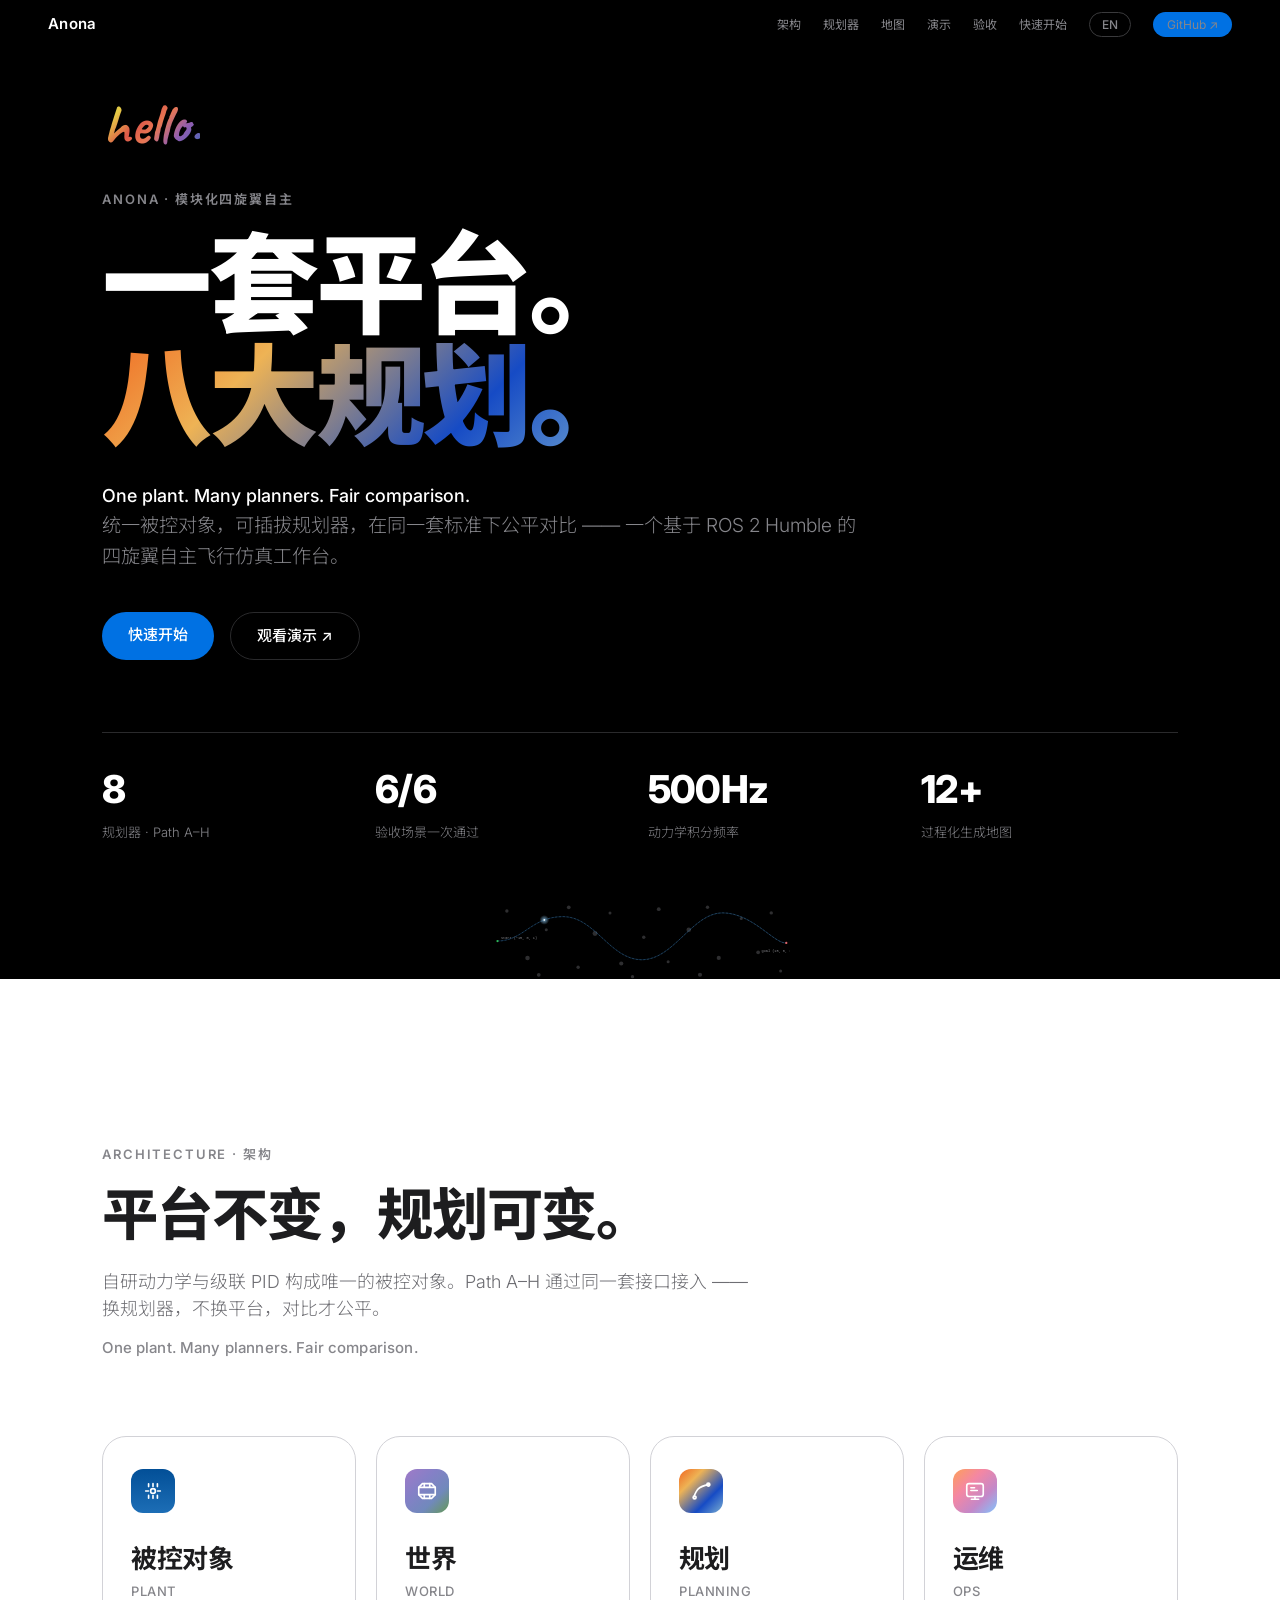
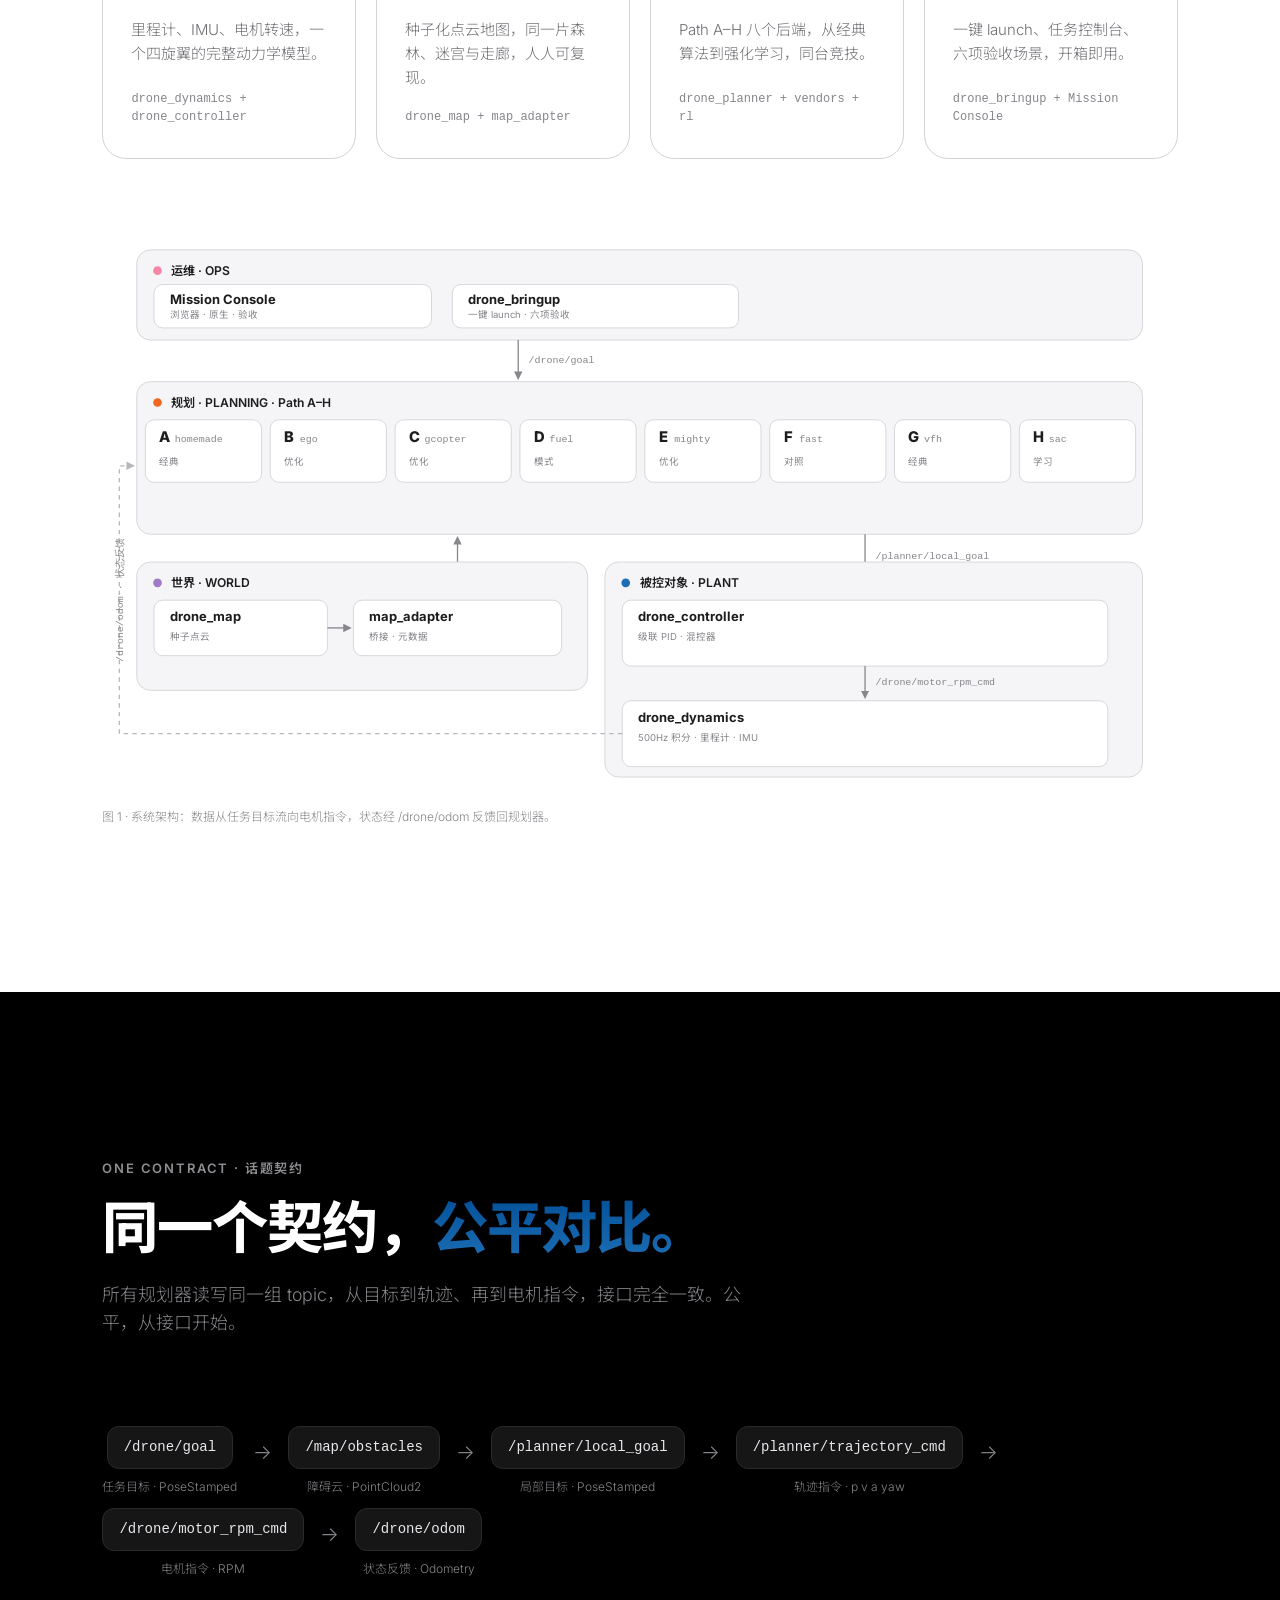
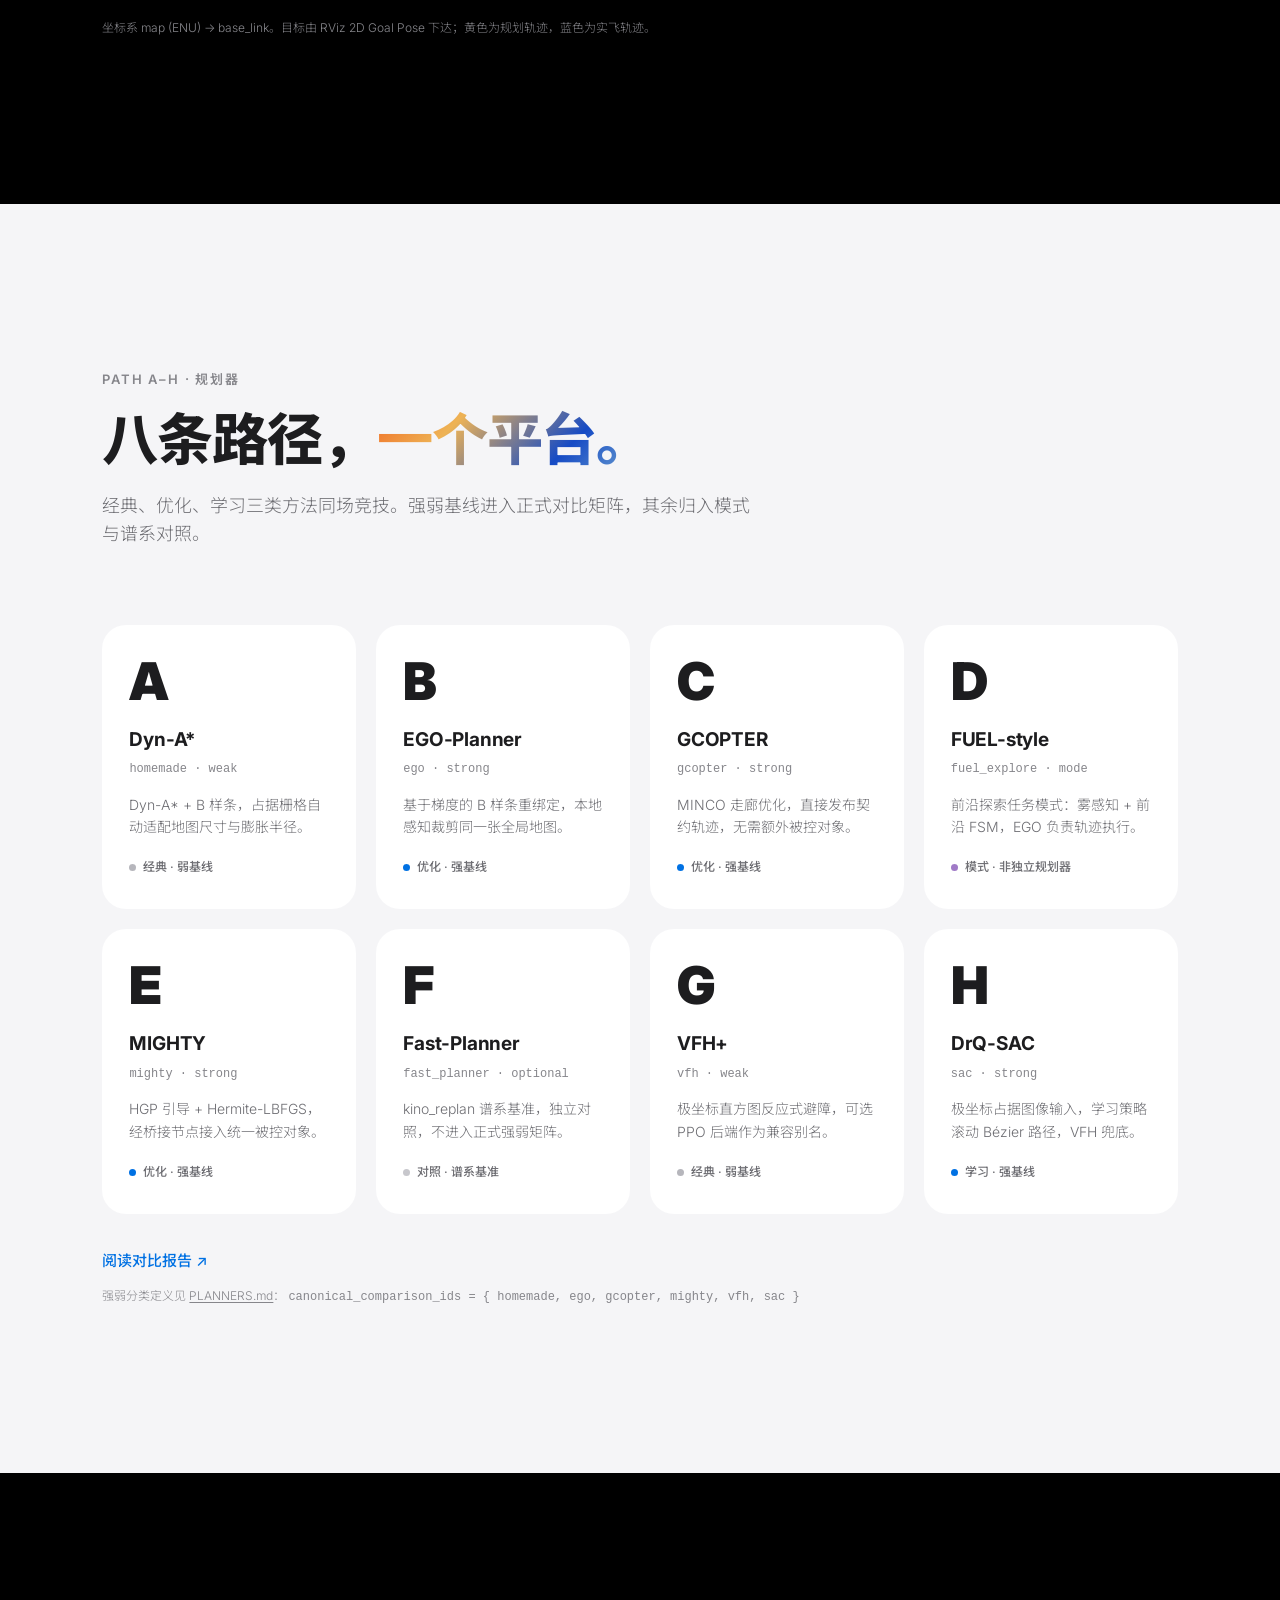
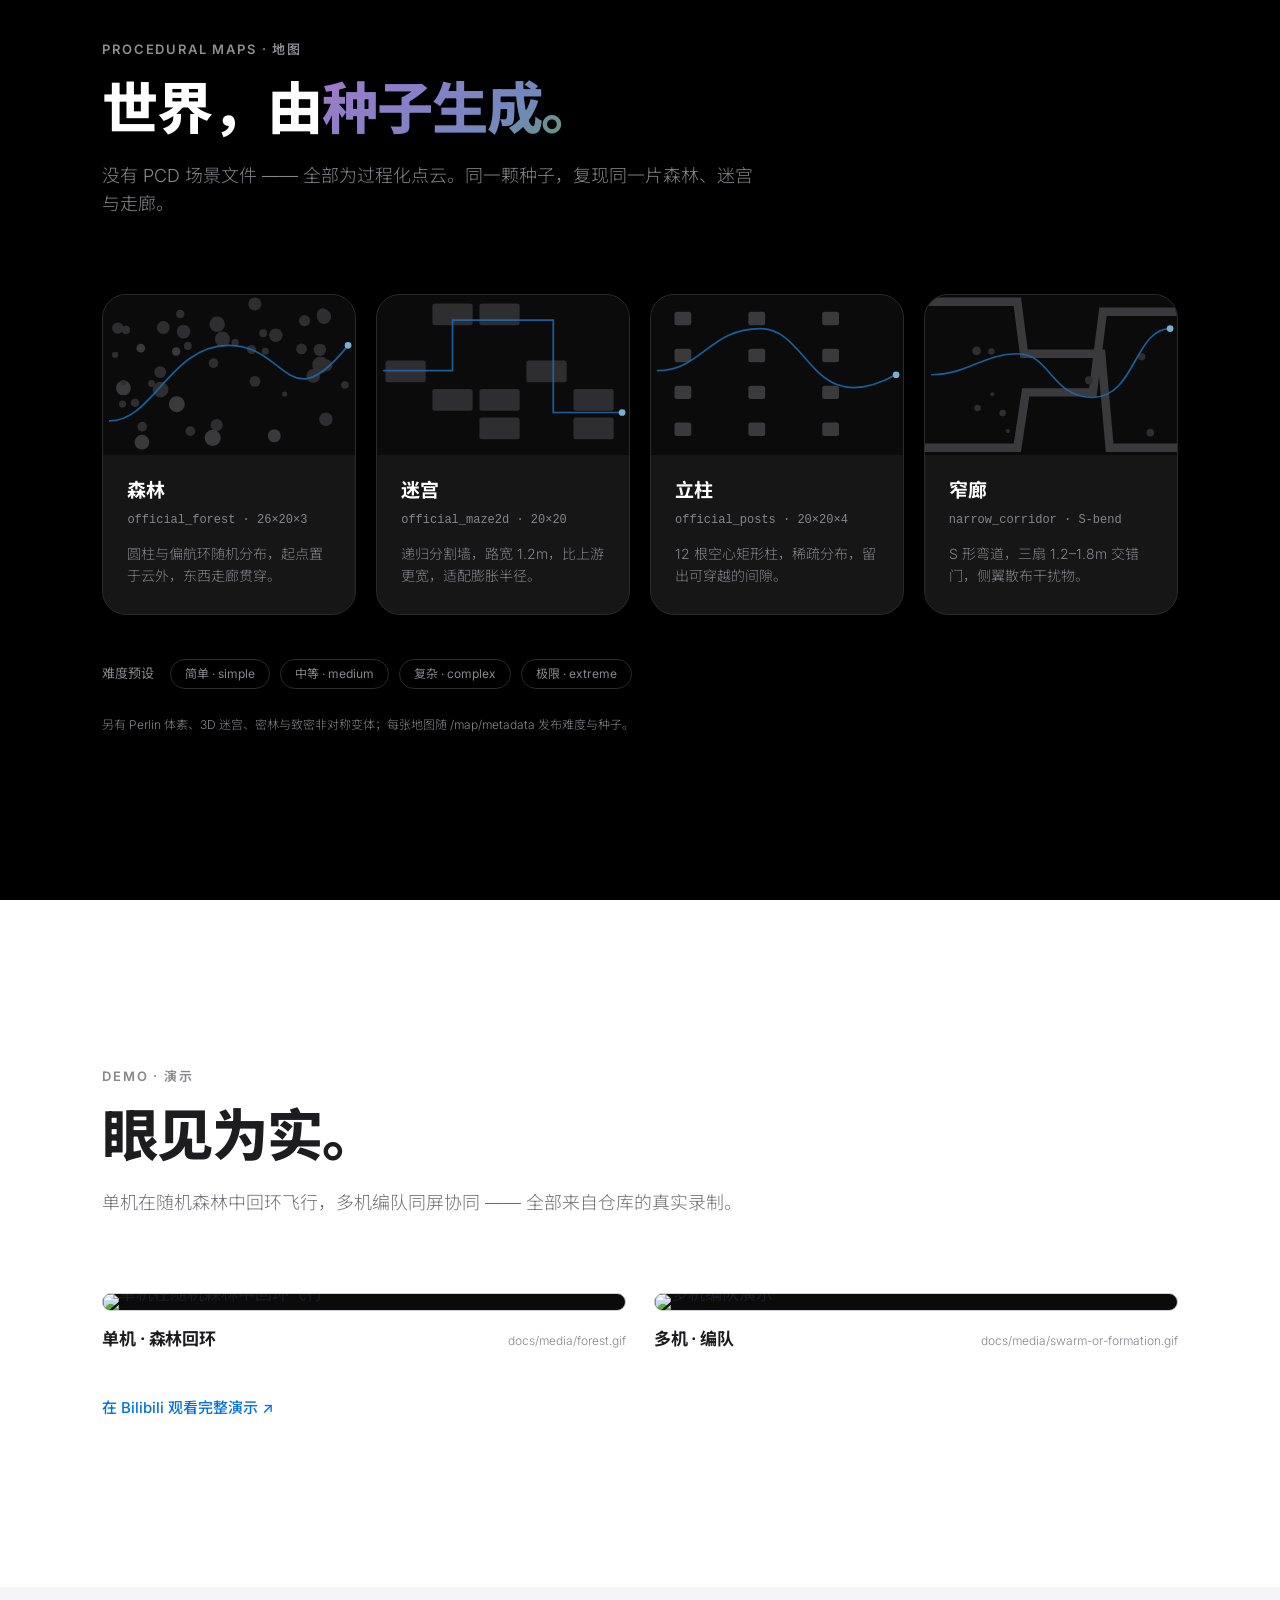
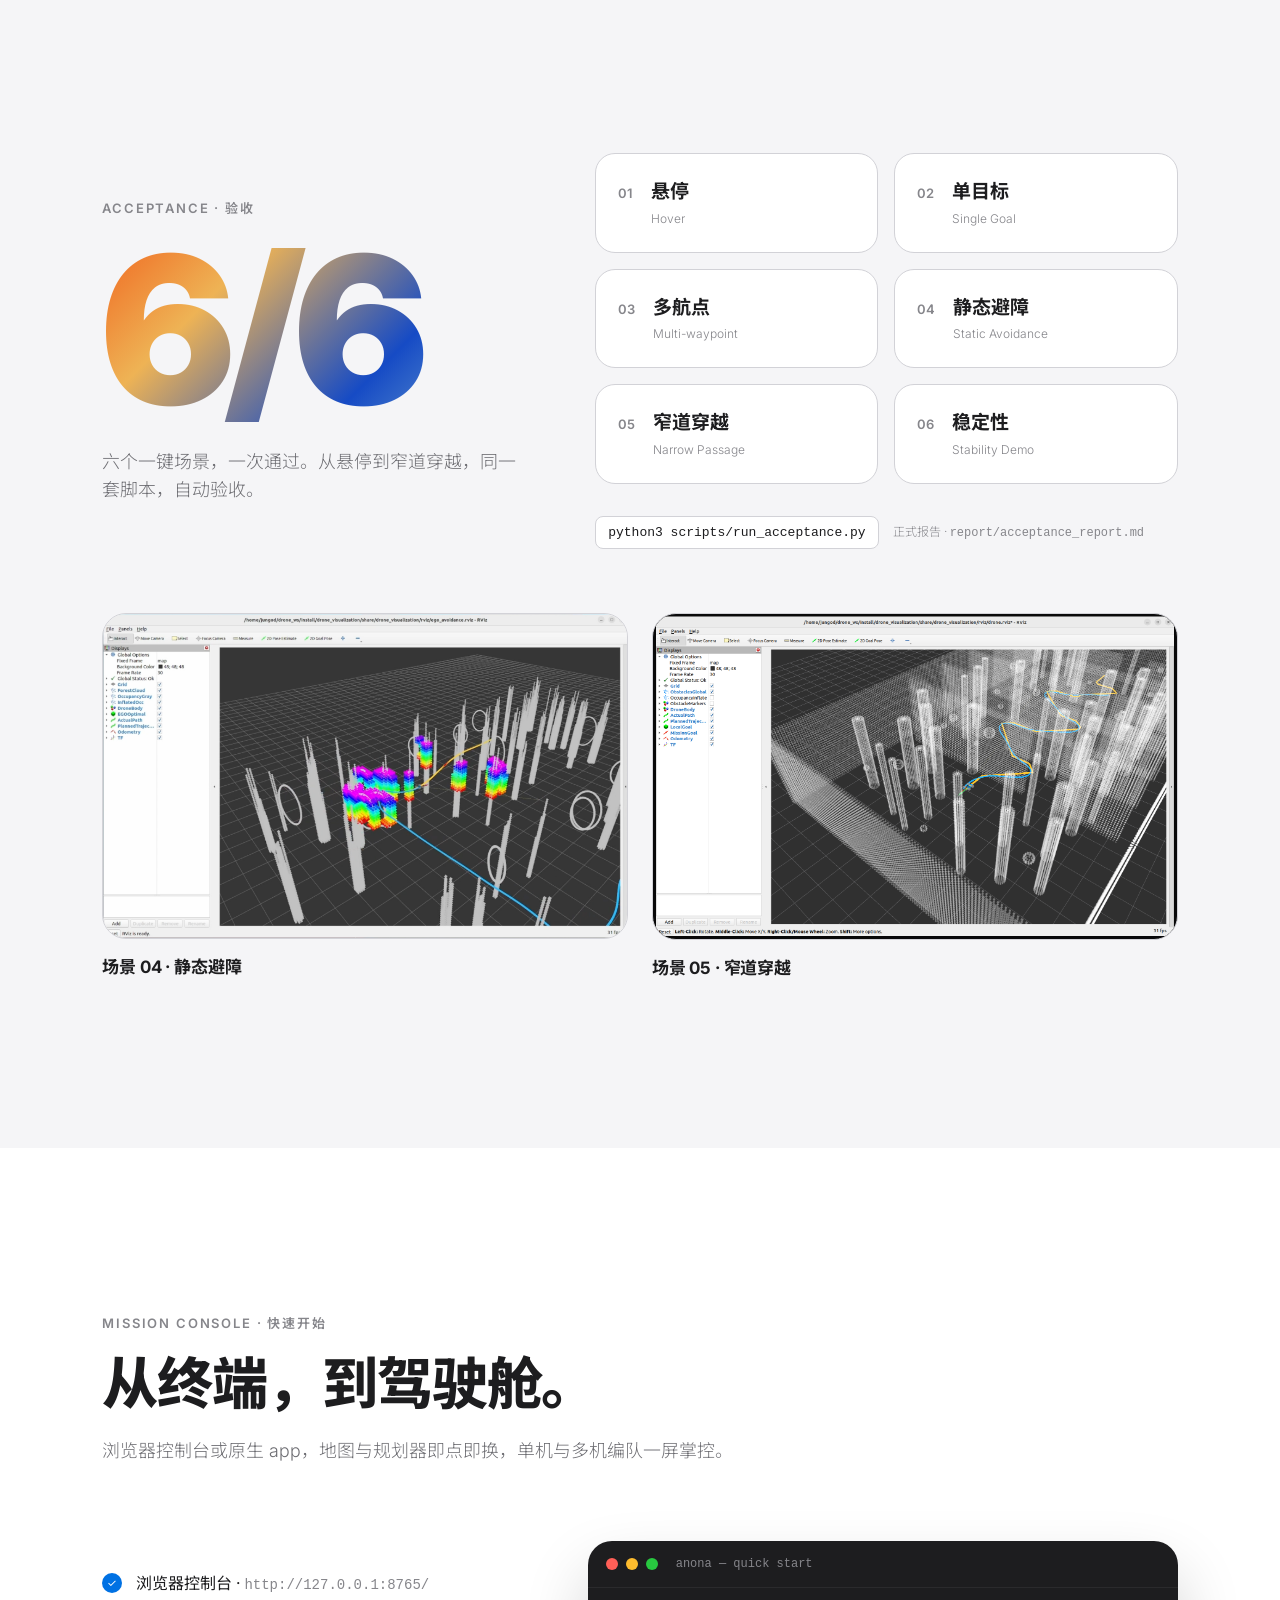
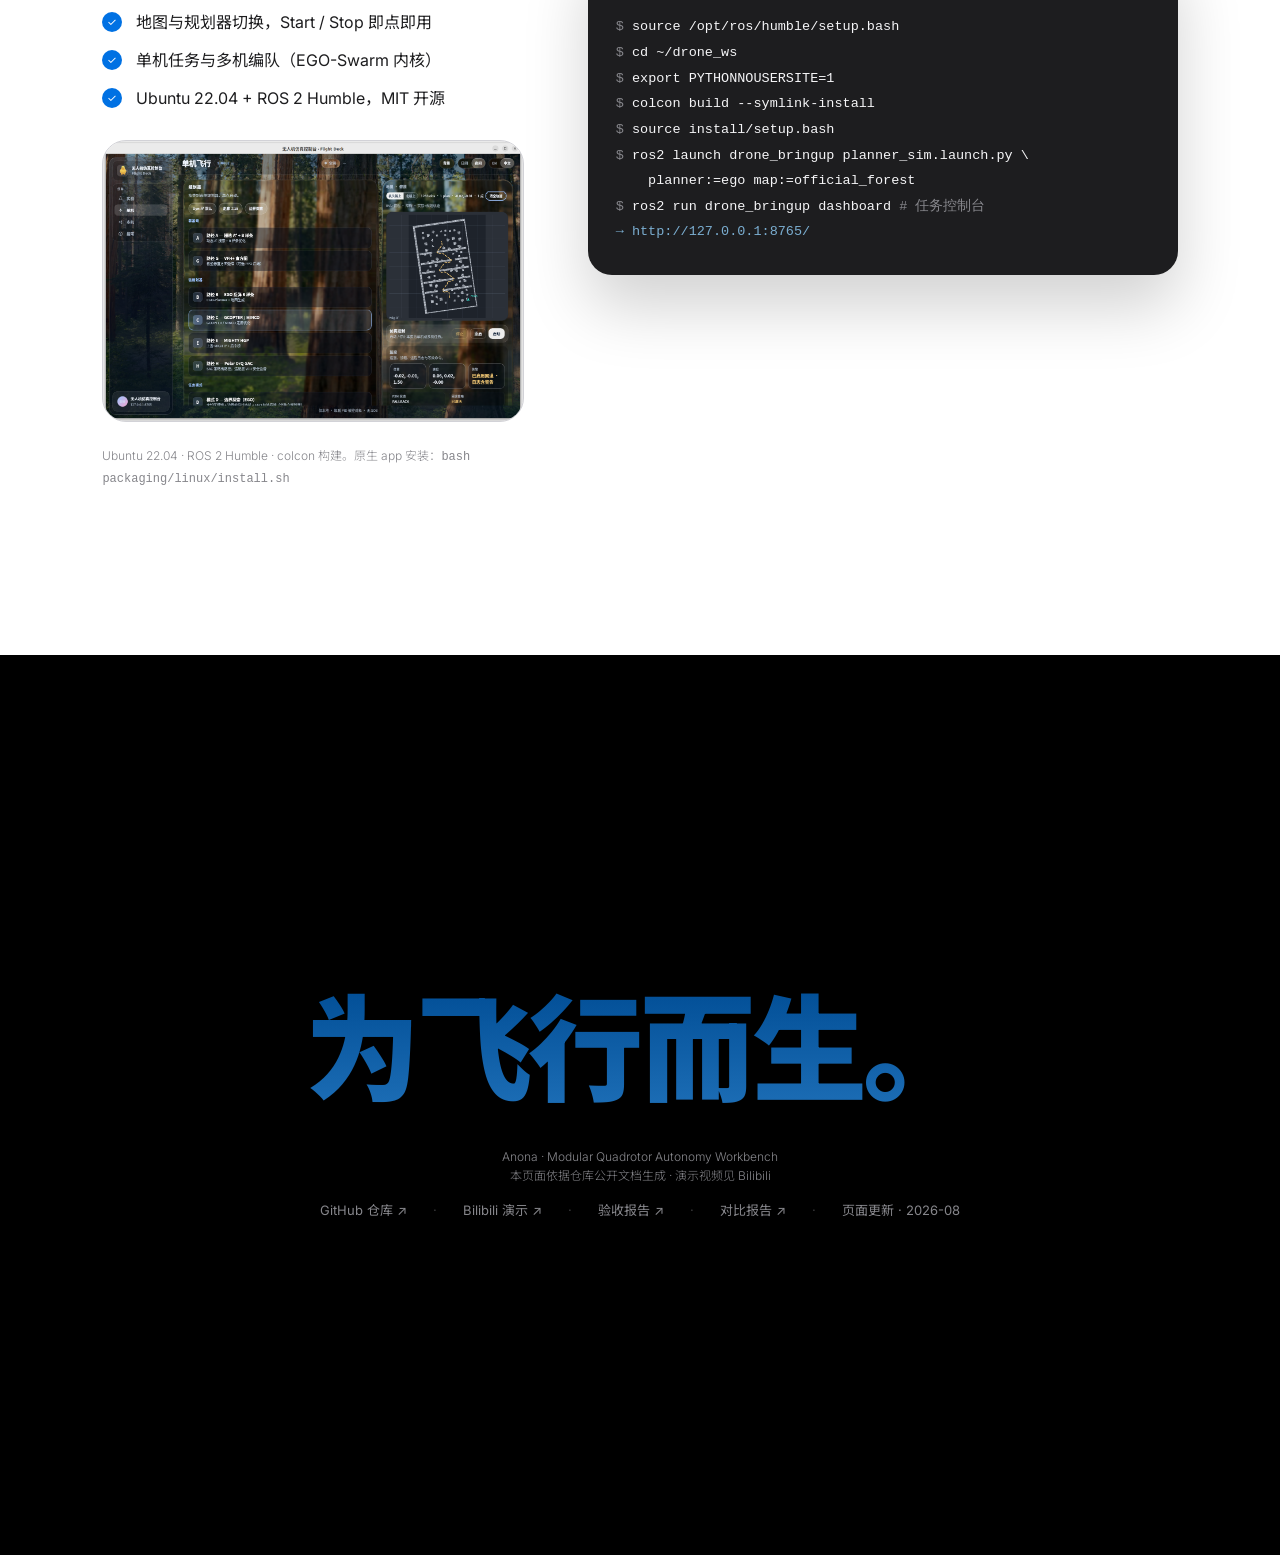
==== commit a71dce0d: "fix: resolve code-review findings on intro page and zh README Call the maze-preview PRNG instead of " ====
--- a/docs/index.html
+++ b/docs/index.html
@@ -98,6 +98,7 @@
   color:var(--gray);
   line-height:1.6;
 }
+.footnote a{text-decoration:underline;text-underline-offset:2px}
 .mono{font-family:var(--font-mono)}
 
 /* gradient text (135°, clipped to glyphs).
@@ -210,6 +211,7 @@
    Hero — one screen, one story
    ============================================================ */
 .hero{
+  min-height:100vh;
   min-height:100svh;
   display:flex;
   flex-direction:column;
@@ -698,6 +700,7 @@
    Finale — black statement page
    ============================================================ */
 .finale{
+  min-height:100vh;
   min-height:100svh;
   display:flex;
   flex-direction:column;
@@ -724,11 +727,12 @@
 .finale-links a:hover{color:var(--white)}
 .finale-links .sep{color:#3A3A3C;font-size:13px}
 </style>
+<noscript><style>.rv{opacity:1;transform:none}</style></noscript>
 </head>
 <body>
 
 <!-- ================= nav ================= -->
-<nav class="nav" aria-label="导航">
+<nav class="nav" data-i18n-aria="aria.nav" aria-label="导航">
   <a class="nav-brand" href="#top">Anona</a>
   <ul class="nav-links">
     <li><a href="#architecture" data-i18n="nav.arch">架构</a></li>
@@ -745,7 +749,7 @@
 <main id="top">
 
 <!-- ================= Hero ================= -->
-<section class="hero" aria-label="开场">
+<section class="hero" data-i18n-aria="aria.hero" aria-label="开场">
   <div class="rv in">
     <span class="hello">hello.</span>
     <p class="eyebrow" data-i18n="hero.eyebrow">Anona · 模块化四旋翼自主</p>
@@ -783,7 +787,7 @@
   </div>
 
   <div class="hero-visual" aria-hidden="true">
-    <svg viewBox="0 0 1600 440" role="img" data-i18n-aria="hero.pathAria" aria-label="飞行轨迹示意">
+    <svg viewBox="0 0 1600 440" xmlns:xlink="http://www.w3.org/1999/xlink">
       <defs>
         <linearGradient id="pathGrad" x1="0" y1="0" x2="1" y2="0">
           <stop offset="0" stop-color="#024F97"/>
@@ -817,12 +821,12 @@
       <!-- drone: glow + core, following the path -->
       <circle r="26" fill="url(#glowGrad)">
         <animateMotion dur="9s" repeatCount="indefinite">
-          <mpath href="#flightPath"/>
+          <mpath href="#flightPath" xlink:href="#flightPath"/>
         </animateMotion>
       </circle>
       <circle r="4.5" fill="#FFFFFF">
         <animateMotion dur="9s" repeatCount="indefinite">
-          <mpath href="#flightPath"/>
+          <mpath href="#flightPath" xlink:href="#flightPath"/>
         </animateMotion>
       </circle>
     </svg>
@@ -830,7 +834,7 @@
 </section>
 
 <!-- ================= Architecture ================= -->
-<section id="architecture" class="section section-white" aria-label="架构">
+<section id="architecture" class="section section-white" data-i18n-aria="aria.architecture" aria-label="架构">
   <div class="rv">
     <p class="eyebrow" data-i18n="arch.eyebrow">Architecture · 架构</p>
     <h2 class="section-title" data-i18n="arch.title">平台不变，规划可变。</h2>
@@ -987,7 +991,7 @@
 </section>
 
 <!-- ================= Contract ================= -->
-<section id="contract" class="section section-dark" aria-label="话题契约">
+<section id="contract" class="section section-dark" data-i18n-aria="aria.contract" aria-label="话题契约">
   <div class="rv">
     <p class="eyebrow" data-i18n="contract.eyebrow">One Contract · 话题契约</p>
     <h2 class="contract-title"><span data-i18n="contract.title1">同一个契约，</span><span class="grad-text" data-i18n="contract.title2">公平对比。</span></h2>
@@ -995,17 +999,17 @@
   </div>
 
   <div class="contract-flow rv" role="list" data-i18n-aria="contract.flowAria" aria-label="话题数据流">
-    <div class="flow-node"><span class="topic">/drone/goal</span><span class="flow-cap" data-i18n="contract.r1">任务目标 · PoseStamped</span></div>
-    <span class="flow-arrow">→</span>
-    <div class="flow-node"><span class="topic">/map/obstacles</span><span class="flow-cap" data-i18n="contract.r2">障碍云 · PointCloud2</span></div>
-    <span class="flow-arrow">→</span>
-    <div class="flow-node"><span class="topic">/planner/local_goal</span><span class="flow-cap" data-i18n="contract.r3">局部目标 · PoseStamped</span></div>
-    <span class="flow-arrow">→</span>
-    <div class="flow-node"><span class="topic">/planner/trajectory_cmd</span><span class="flow-cap" data-i18n="contract.r4">轨迹指令 · p v a yaw</span></div>
-    <span class="flow-arrow">→</span>
-    <div class="flow-node"><span class="topic">/drone/motor_rpm_cmd</span><span class="flow-cap" data-i18n="contract.r5">电机指令 · RPM</span></div>
-    <span class="flow-arrow">→</span>
-    <div class="flow-node"><span class="topic">/drone/odom</span><span class="flow-cap" data-i18n="contract.r6">状态反馈 · Odometry</span></div>
+    <div class="flow-node" role="listitem"><span class="topic">/drone/goal</span><span class="flow-cap" data-i18n="contract.r1">任务目标 · PoseStamped</span></div>
+    <span class="flow-arrow" aria-hidden="true">→</span>
+    <div class="flow-node" role="listitem"><span class="topic">/map/obstacles</span><span class="flow-cap" data-i18n="contract.r2">障碍云 · PointCloud2</span></div>
+    <span class="flow-arrow" aria-hidden="true">→</span>
+    <div class="flow-node" role="listitem"><span class="topic">/planner/local_goal</span><span class="flow-cap" data-i18n="contract.r3">局部目标 · PoseStamped</span></div>
+    <span class="flow-arrow" aria-hidden="true">→</span>
+    <div class="flow-node" role="listitem"><span class="topic">/planner/trajectory_cmd</span><span class="flow-cap" data-i18n="contract.r4">轨迹指令 · p v a yaw</span></div>
+    <span class="flow-arrow" aria-hidden="true">→</span>
+    <div class="flow-node" role="listitem"><span class="topic">/drone/motor_rpm_cmd</span><span class="flow-cap" data-i18n="contract.r5">电机指令 · RPM</span></div>
+    <span class="flow-arrow" aria-hidden="true">→</span>
+    <div class="flow-node" role="listitem"><span class="topic">/drone/odom</span><span class="flow-cap" data-i18n="contract.r6">状态反馈 · Odometry</span></div>
   </div>
 
   <p class="footnote contract-note rv" data-i18n="contract.note">
@@ -1014,7 +1018,7 @@
 </section>
 
 <!-- ================= Planners ================= -->
-<section id="planners" class="section section-gray" aria-label="规划器">
+<section id="planners" class="section section-gray" data-i18n-aria="aria.planners" aria-label="规划器">
   <div class="rv">
     <p class="eyebrow" data-i18n="planners.eyebrow">Path A–H · 规划器</p>
     <h2 class="section-title"><span data-i18n="planners.title1">八条路径，</span><span class="grad-text" data-i18n="planners.title2">一个平台。</span></h2>
@@ -1082,12 +1086,12 @@
 
   <div class="rv">
     <a class="text-link" href="https://github.com/Jungod1121/Anona-Modular-Quadrotor-Autonomy/blob/main/report/planner_benchmark/comparison_report.md" target="_blank" rel="noopener" data-i18n="planners.report">阅读对比报告 ↗</a>
-    <p class="footnote" style="margin-top:12px"><span data-i18n="planners.foot">强弱分类定义见 PLANNERS.md：</span><span class="mono">canonical_comparison_ids = { homemade, ego, gcopter, mighty, vfh, sac }</span></p>
+    <p class="footnote" style="margin-top:12px"><span data-i18n="planners.footPre">强弱分类定义见</span> <a href="https://github.com/Jungod1121/Anona-Modular-Quadrotor-Autonomy/blob/main/src/drone_bringup/PLANNERS.md" target="_blank" rel="noopener">PLANNERS.md</a><span data-i18n="planners.footSep">：</span> <span class="mono">canonical_comparison_ids = { homemade, ego, gcopter, mighty, vfh, sac }</span></p>
   </div>
 </section>
 
 <!-- ================= Maps ================= -->
-<section id="maps" class="section section-dark" aria-label="地图">
+<section id="maps" class="section section-dark" data-i18n-aria="aria.maps" aria-label="地图">
   <div class="rv">
     <p class="eyebrow" data-i18n="maps.eyebrow">Procedural Maps · 地图</p>
     <h2 class="section-title"><span data-i18n="maps.title1">世界，由</span><span class="grad-text grad-text-magic" data-i18n="maps.title2">种子生成。</span></h2>
@@ -1143,7 +1147,7 @@
 </section>
 
 <!-- ================= Demo ================= -->
-<section id="demo" class="section section-white" aria-label="演示">
+<section id="demo" class="section section-white" data-i18n-aria="aria.demo" aria-label="演示">
   <div class="rv">
     <p class="eyebrow" data-i18n="demo.eyebrow">Demo · 演示</p>
     <h2 class="section-title" data-i18n="demo.title">眼见为实。</h2>
@@ -1177,11 +1181,11 @@
 </section>
 
 <!-- ================= Acceptance ================= -->
-<section id="acceptance" class="section section-gray" aria-label="验收">
+<section id="acceptance" class="section section-gray" data-i18n-aria="aria.acceptance" aria-label="验收">
   <div class="accept-wrap">
     <div class="rv">
       <p class="eyebrow" data-i18n="accept.eyebrow">Acceptance · 验收</p>
-      <div class="big-score" data-i18n-aria="accept.scoreAria" aria-label="六项全部通过">6/6</div>
+      <div class="big-score" role="img" data-i18n-aria="accept.scoreAria" aria-label="六项全部通过">6/6</div>
       <p class="section-sub" style="margin-top:26px" data-i18n="accept.sub">六个一键场景，一次通过。从悬停到窄道穿越，同一套脚本，自动验收。</p>
     </div>
 
@@ -1259,7 +1263,7 @@
 </section>
 
 <!-- ================= Console ================= -->
-<section id="console" class="section section-white" aria-label="任务控制台与快速开始">
+<section id="console" class="section section-white" data-i18n-aria="aria.console" aria-label="任务控制台与快速开始">
   <div class="rv">
     <p class="eyebrow" data-i18n="console.eyebrow">Mission Console · 快速开始</p>
     <h2 class="section-title" data-i18n="console.title">从终端，到驾驶舱。</h2>
@@ -1301,7 +1305,7 @@
 </section>
 
 <!-- ================= Finale ================= -->
-<section class="finale" aria-label="结语">
+<section class="finale" data-i18n-aria="aria.finale" aria-label="结语">
   <h2 class="finale-title rv" data-i18n="finale.title">为飞行而生。</h2>
   <p class="footnote rv" style="transition-delay:.1s">
     Anona · Modular Quadrotor Autonomy Workbench<br>
@@ -1330,12 +1334,14 @@
     "metaDesc": "Anona —— ROS 2 Humble 模块化四旋翼自主飞行工作台。统一被控对象，可插拔规划器，公平对比。",
     "nav.arch": "架构", "nav.planners": "规划器", "nav.maps": "地图", "nav.demo": "演示", "nav.accept": "验收", "nav.console": "快速开始",
     "nav.langTip": "切换到英文",
+    "aria.nav": "导航", "aria.hero": "开场", "aria.architecture": "架构", "aria.contract": "话题契约",
+    "aria.planners": "规划器", "aria.maps": "地图", "aria.demo": "演示", "aria.acceptance": "验收",
+    "aria.console": "任务控制台与快速开始", "aria.finale": "结语",
     "hero.eyebrow": "Anona · 模块化四旋翼自主",
     "hero.t1": "一套平台。", "hero.t2": "八大规划。",
     "hero.tag": "One plant. Many planners. Fair comparison.",
     "hero.sub": "统一被控对象，可插拔规划器，在同一套标准下公平对比 —— 一个基于 ROS 2 Humble 的四旋翼自主飞行仿真工作台。",
     "hero.cta1": "快速开始", "hero.cta2": "观看演示 ↗",
-    "hero.pathAria": "飞行轨迹示意",
     "stat1l": "规划器 · Path A–H", "stat2l": "验收场景一次通过", "stat3l": "动力学积分频率", "stat4l": "过程化生成地图",
     "arch.eyebrow": "Architecture · 架构",
     "arch.title": "平台不变，规划可变。",
@@ -1373,7 +1379,7 @@
     "planners.g.d": "极坐标直方图反应式避障，可选 PPO 后端作为兼容别名。", "planners.g.b": "经典 · 弱基线",
     "planners.h.d": "极坐标占据图像输入，学习策略滚动 Bézier 路径，VFH 兜底。", "planners.h.b": "学习 · 强基线",
     "planners.report": "阅读对比报告 ↗",
-    "planners.foot": "强弱分类定义见 PLANNERS.md：",
+    "planners.footPre": "强弱分类定义见", "planners.footSep": "：",
     "maps.eyebrow": "Procedural Maps · 地图",
     "maps.title1": "世界，由", "maps.title2": "种子生成。",
     "maps.sub": "没有 PCD 场景文件 —— 全部为过程化点云。同一颗种子，复现同一片森林、迷宫与走廊。",
@@ -1420,12 +1426,14 @@
     "metaDesc": "Anona — a modular quadrotor autonomy workbench on ROS 2 Humble. One plant, many planners, fair comparison.",
     "nav.arch": "Architecture", "nav.planners": "Planners", "nav.maps": "Maps", "nav.demo": "Demo", "nav.accept": "Acceptance", "nav.console": "Quick Start",
     "nav.langTip": "Switch to Chinese",
+    "aria.nav": "Navigation", "aria.hero": "Introduction", "aria.architecture": "Architecture", "aria.contract": "One Contract",
+    "aria.planners": "Planners", "aria.maps": "Maps", "aria.demo": "Demo", "aria.acceptance": "Acceptance",
+    "aria.console": "Mission Console · Quick Start", "aria.finale": "Closing",
     "hero.eyebrow": "ANONA · MODULAR QUADROTOR AUTONOMY",
     "hero.t1": "One plant.", "hero.t2": "Eight planners.",
     "hero.tag": "一套平台。八大规划。公平对比。",
     "hero.sub": "One fixed plant, swappable planners, compared under the same standard — a modular quadrotor autonomy workbench on ROS 2 Humble.",
     "hero.cta1": "Quick Start", "hero.cta2": "Watch the demo ↗",
-    "hero.pathAria": "Illustrated flight path",
     "stat1l": "Planners · Path A–H", "stat2l": "Acceptance scenarios passed", "stat3l": "Dynamics integration rate", "stat4l": "Procedural maps",
     "arch.eyebrow": "ARCHITECTURE",
     "arch.title": "The platform stays. The planners change.",
@@ -1463,7 +1471,7 @@
     "planners.g.d": "Polar-histogram reactive avoidance; an optional PPO backend as a compatible alias.", "planners.g.b": "Classical · Weak baseline",
     "planners.h.d": "Polar occupancy images in, a learned policy rolls a Bézier path out — with VFH fallback.", "planners.h.b": "Learning · Strong baseline",
     "planners.report": "Read the benchmark report ↗",
-    "planners.foot": "Classification per PLANNERS.md:",
+    "planners.footPre": "Classification per", "planners.footSep": ":",
     "maps.eyebrow": "PROCEDURAL MAPS",
     "maps.title1": "Worlds, generated", "maps.title2": "from seeds.",
     "maps.sub": "No PCD scene files — every scene is a procedural point cloud. The same seed reproduces the same forest, maze and corridor.",
@@ -1550,22 +1558,34 @@
 </script>
 
 <script>
+/* ---------- honor prefers-reduced-motion for SMIL too (CSS can't stop it) ---------- */
+(function(){
+  if(!(window.matchMedia&&window.matchMedia('(prefers-reduced-motion: reduce)').matches))return;
+  var s=document.querySelectorAll('svg');
+  for(var i=0;i<s.length;i++){if(s[i].pauseAnimations)s[i].pauseAnimations();}
+})();
+
 /* ---------- scroll reveal ---------- */
 (function(){
   var els=document.querySelectorAll('.rv');
+  function reveal(el){
+    el.classList.add('in');
+    /* drop the stagger delay once revealed so :hover stays immediate */
+    setTimeout(function(){el.style.transitionDelay=''},1000);
+  }
   if(!('IntersectionObserver' in window)){
-    els.forEach(function(el){el.classList.add('in')});
+    for(var i=0;i<els.length;i++)reveal(els[i]);
     return;
   }
   var io=new IntersectionObserver(function(entries){
-    entries.forEach(function(e){
-      if(e.isIntersecting){
-        e.target.classList.add('in');
-        io.unobserve(e.target);
+    for(var i=0;i<entries.length;i++){
+      if(entries[i].isIntersecting){
+        reveal(entries[i].target);
+        io.unobserve(entries[i].target);
       }
-    });
+    }
   },{threshold:.15,rootMargin:'0px 0px -8% 0px'});
-  els.forEach(function(el){io.observe(el)});
+  for(var j=0;j<els.length;j++)io.observe(els[j]);
 })();
 
 /* ---------- procedural map previews (seeded, deterministic) ---------- */
@@ -1593,7 +1613,7 @@
       c.setAttribute('fill',r()<0.2?PALETTE.ob2:PALETTE.ob);
       svg.appendChild(c);
     }
-    tracePath(svg,'M 8 150 C 60 150, 80 60, 150 60 S 220 150, 292 60');
+    tracePath(svg,'M 8 150 C 60 150, 80 60, 150 60 S 220 150, 292 60',292,60);
   }
 
   function drawMaze(svg){
@@ -1601,7 +1621,7 @@
     for(var i=0;i<cells;i++){
       for(var j=0;j<cells;j++){
         var x=10+i*w, y=10+j*h;
-        var r=mulberry32(i*31+j*17+7);
+        var r=mulberry32(i*31+j*17+7)();
         var o=document.createElementNS('http://www.w3.org/2000/svg','rect');
         o.setAttribute('x',x);o.setAttribute('y',y);
         o.setAttribute('width',w-8);o.setAttribute('height',h-8);
@@ -1610,7 +1630,7 @@
         svg.appendChild(o);
       }
     }
-    tracePath(svg,'M 8 90 H 90 V 30 H 210 V 140 H 292');
+    tracePath(svg,'M 8 90 H 90 V 30 H 210 V 140 H 292',292,140);
   }
 
   function drawPosts(svg){
@@ -1624,7 +1644,7 @@
         svg.appendChild(o);
       }
     }
-    tracePath(svg,'M 8 90 C 60 90, 70 40, 130 40 S 190 150, 292 95');
+    tracePath(svg,'M 8 90 C 60 90, 70 40, 130 40 S 190 150, 292 95',292,95);
   }
 
   function drawCorridor(svg){
@@ -1645,10 +1665,10 @@
       c.setAttribute('r',2+r()*3.5);c.setAttribute('fill',PALETTE.ob);
       svg.appendChild(c);
     }
-    tracePath(svg,'M 8 95 C 50 95, 70 70, 110 70 S 150 122, 200 122 S 250 40, 292 40');
+    tracePath(svg,'M 8 95 C 50 95, 70 70, 110 70 S 150 122, 200 122 S 250 40, 292 40',292,40);
   }
 
-  function tracePath(svg,d){
+  function tracePath(svg,d,endX,endY){
     var p=document.createElementNS('http://www.w3.org/2000/svg','path');
     p.setAttribute('d',d);p.setAttribute('fill','none');
     p.setAttribute('stroke',PALETTE.pathEnd);p.setAttribute('stroke-width',2);
@@ -1656,7 +1676,7 @@
     svg.appendChild(p);
     var end=document.createElementNS('http://www.w3.org/2000/svg','circle');
     end.setAttribute('r',4);end.setAttribute('fill',PALETTE.dot);
-    end.setAttribute('cx',292);end.setAttribute('cy',40);
+    end.setAttribute('cx',endX);end.setAttribute('cy',endY);
     svg.appendChild(end);
   }
 
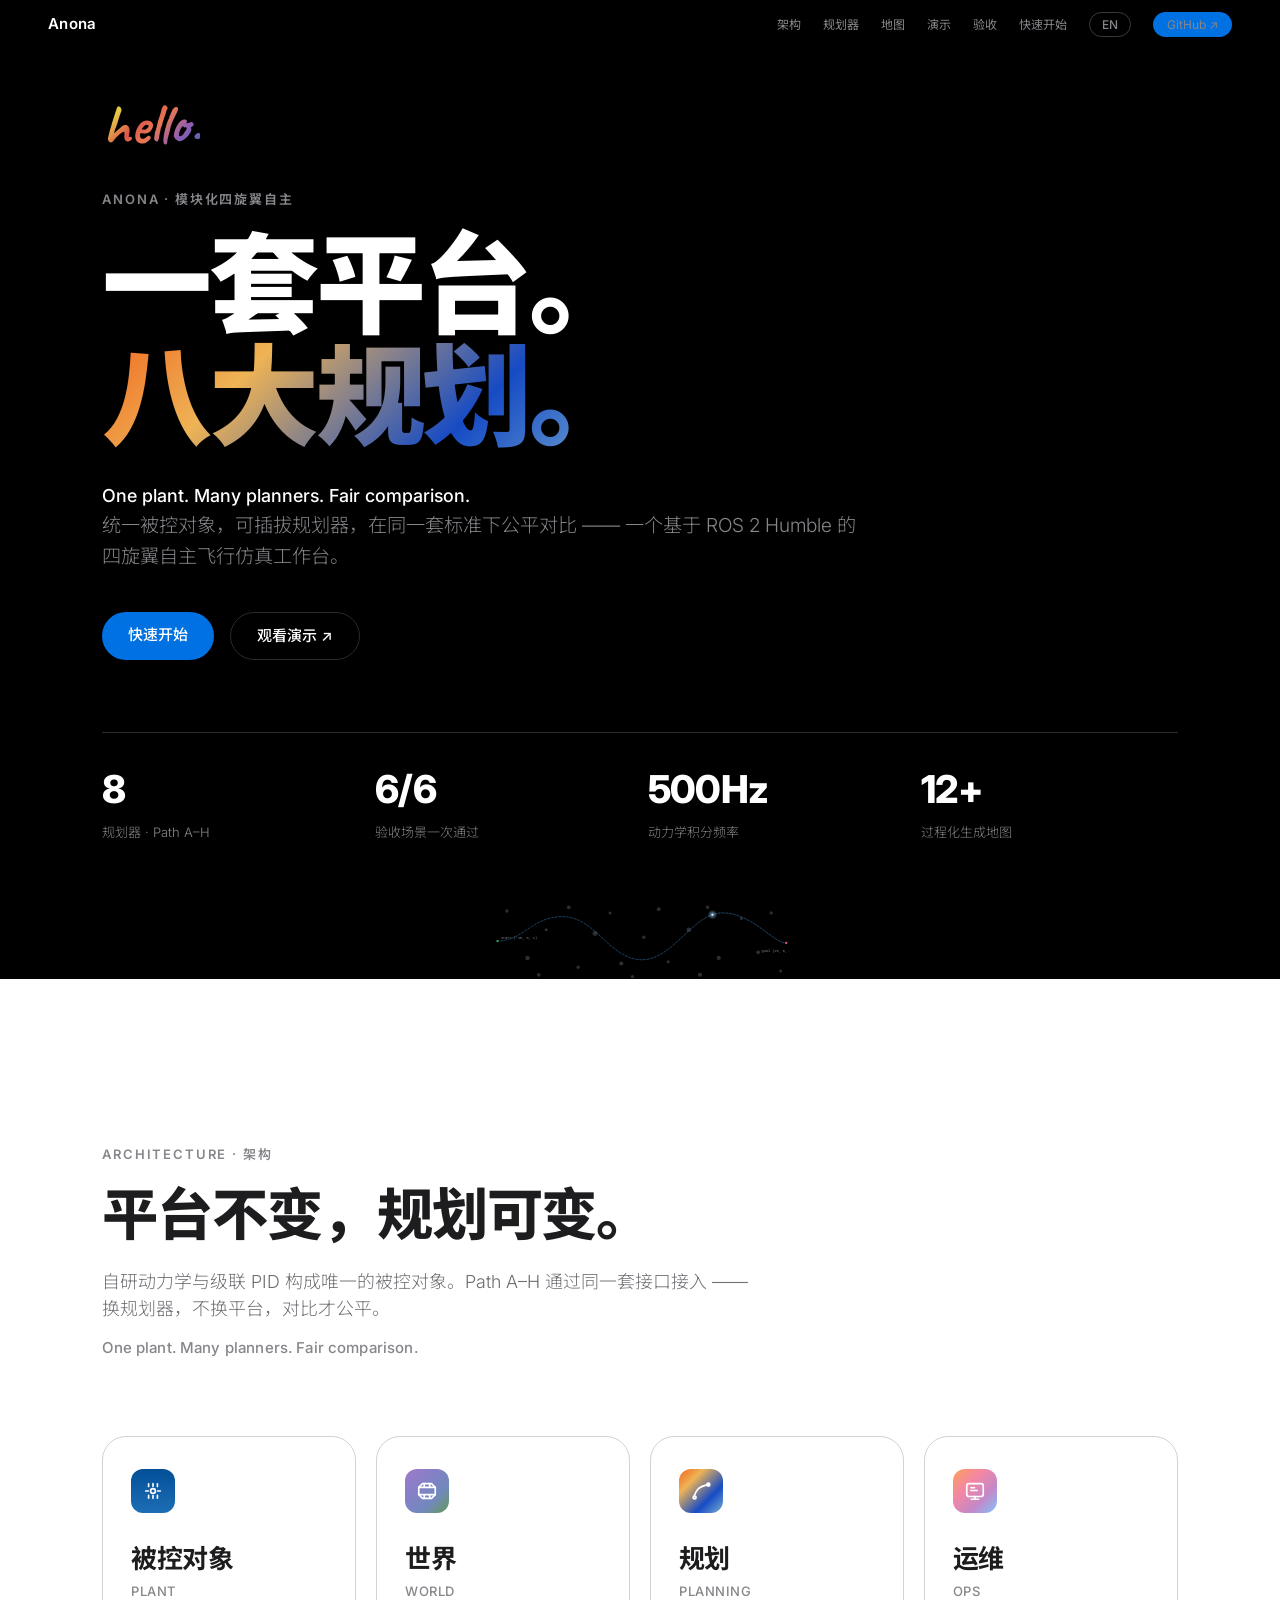
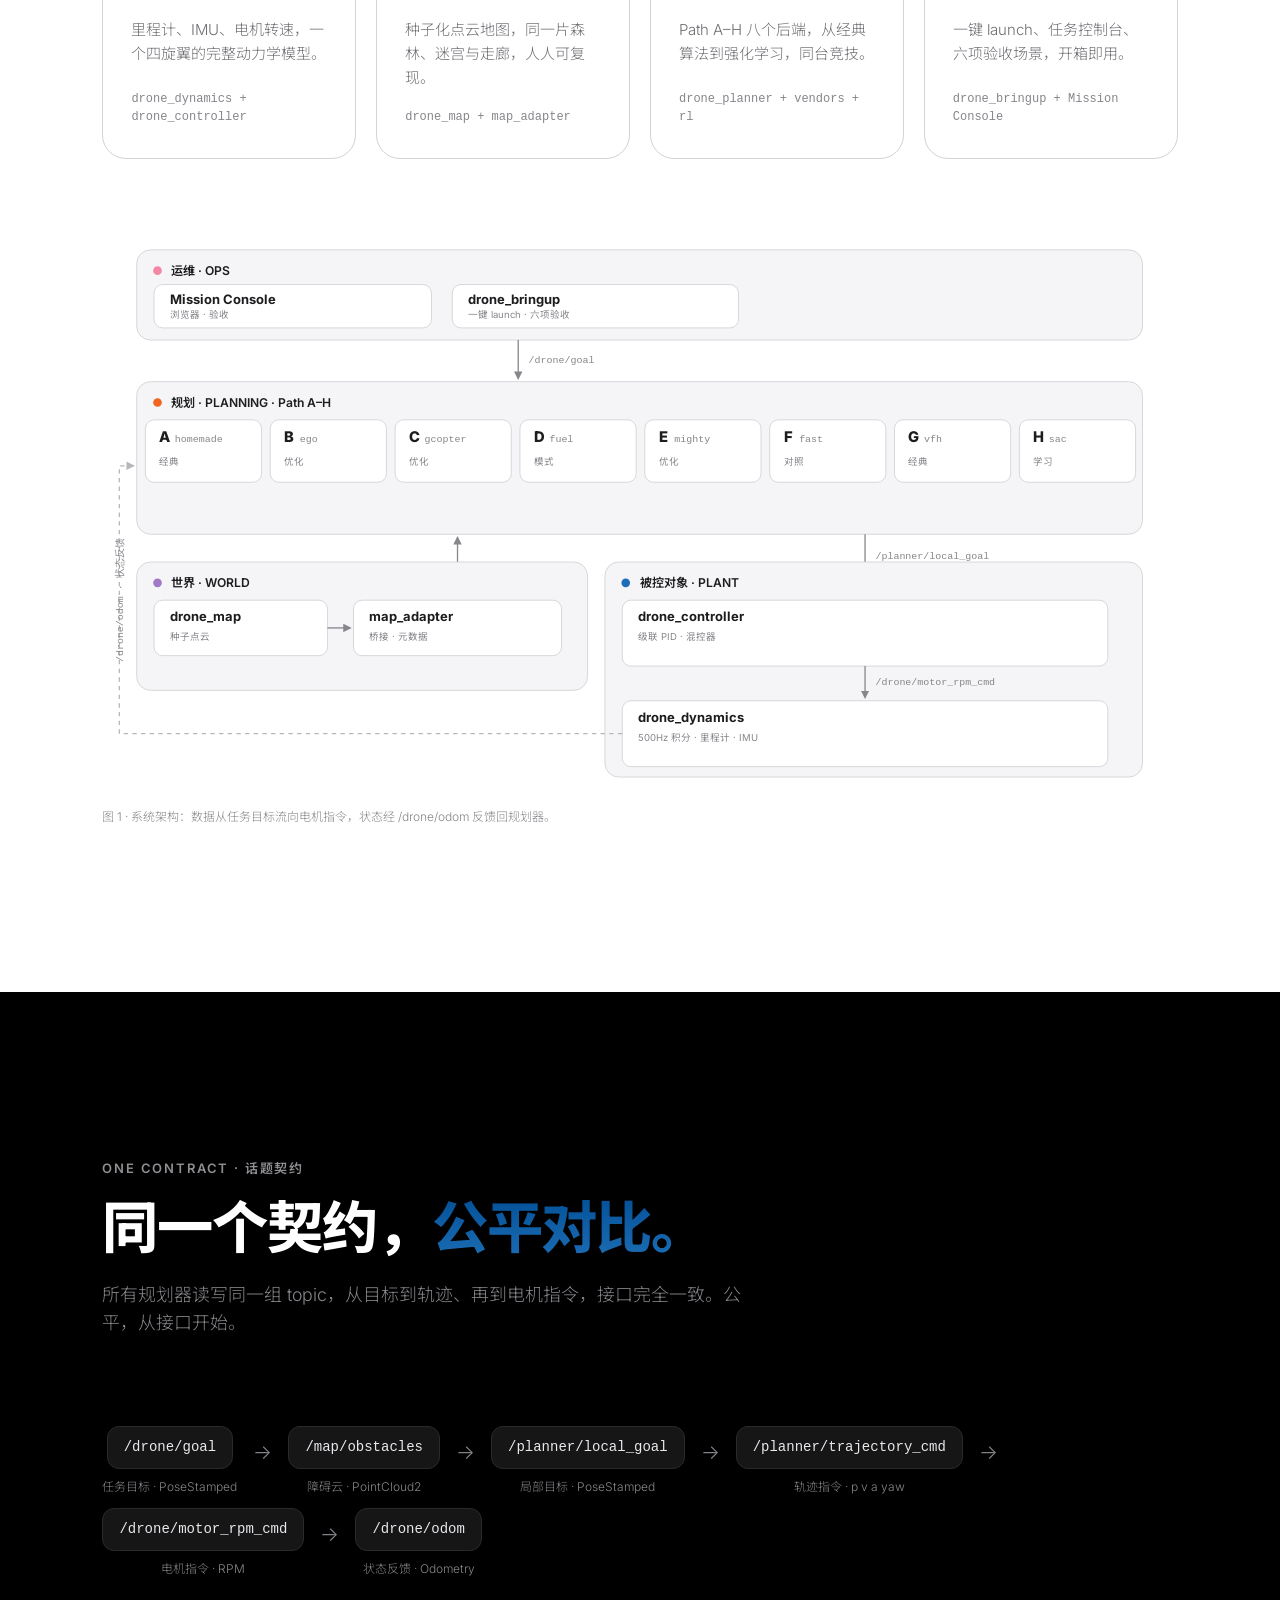
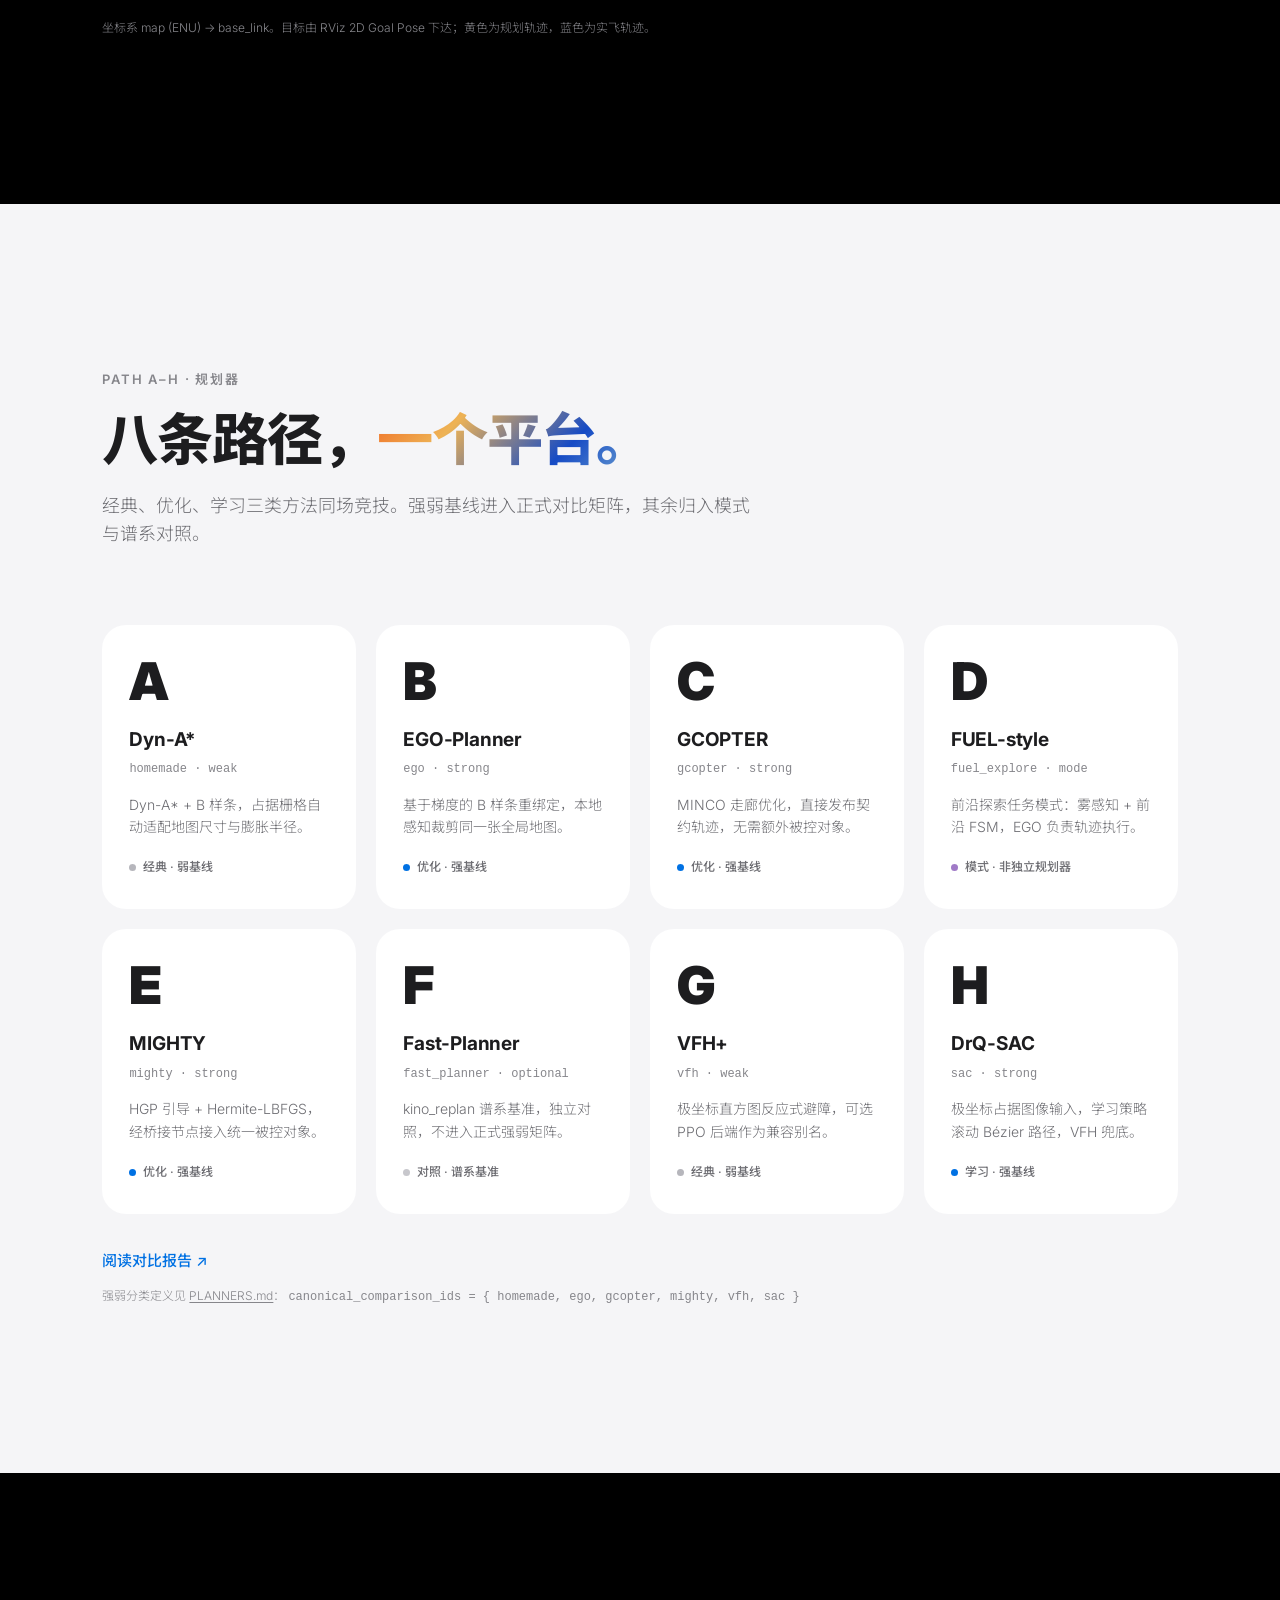
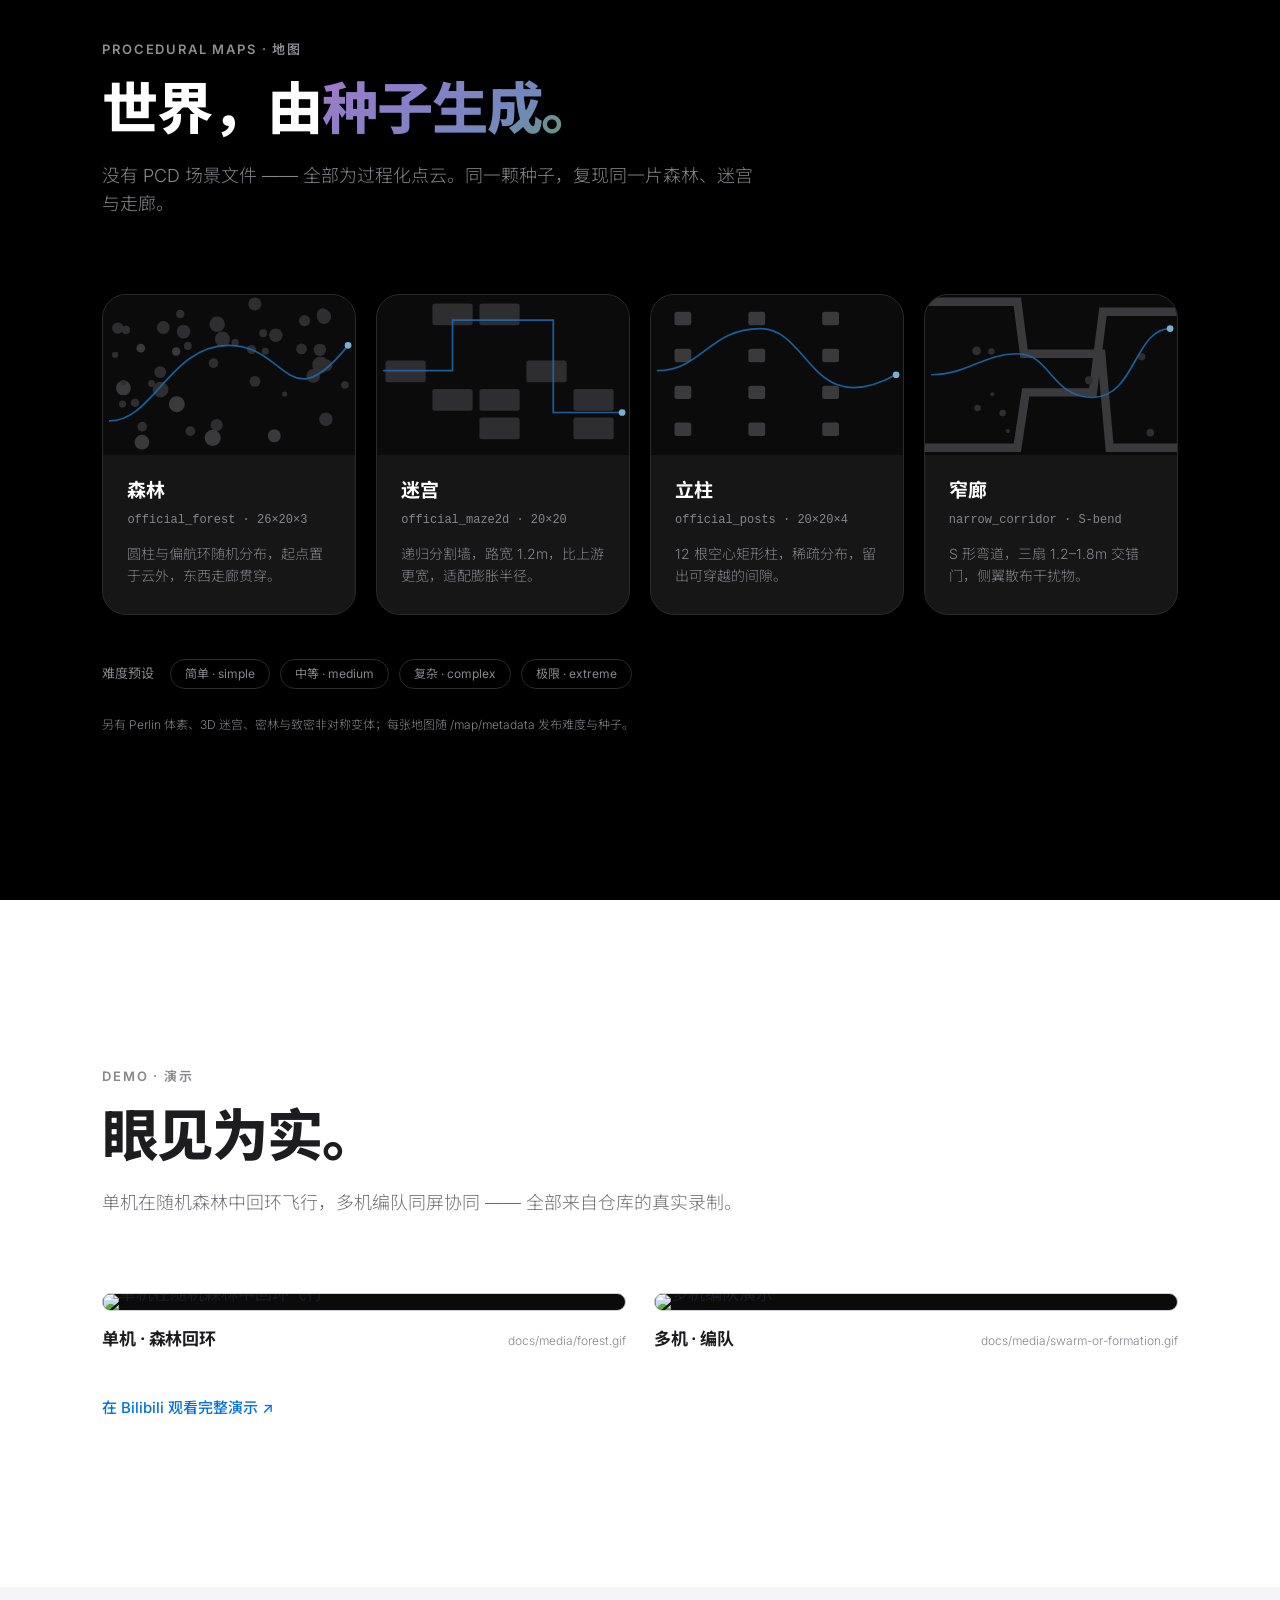
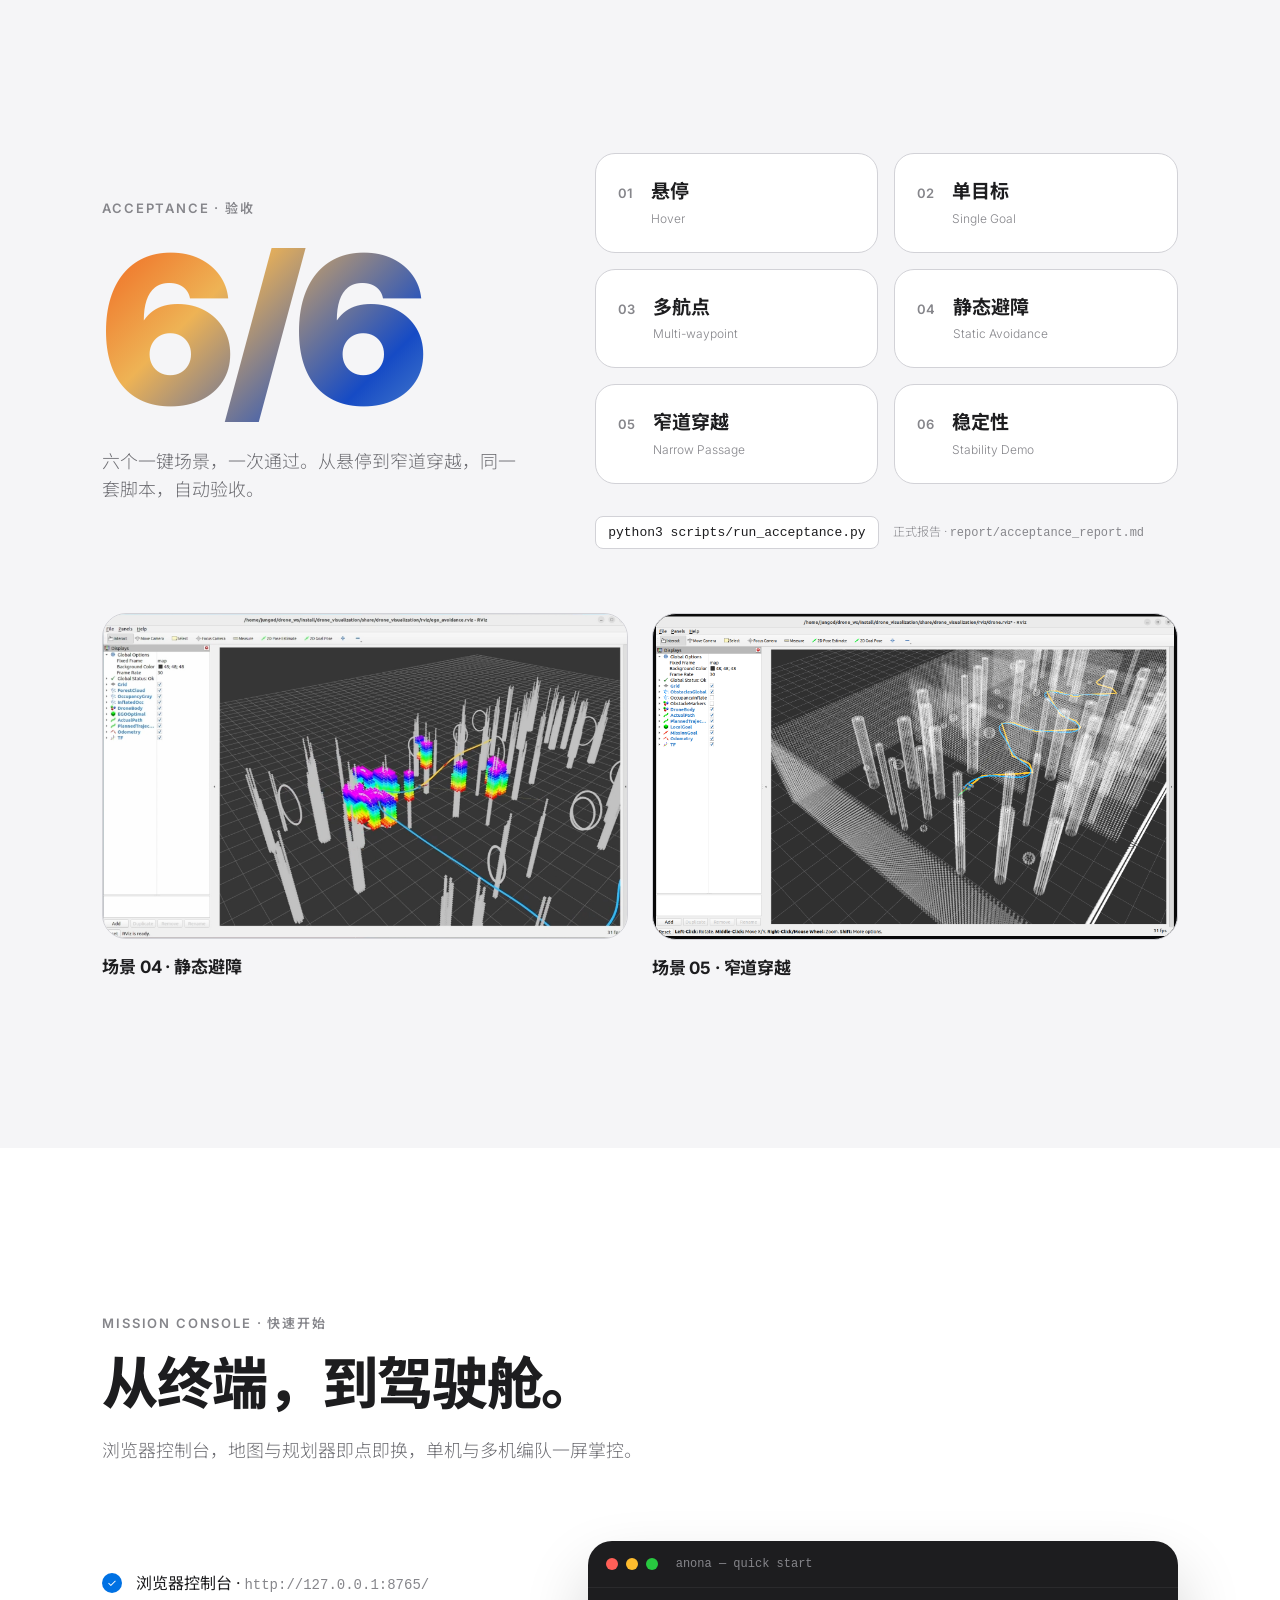
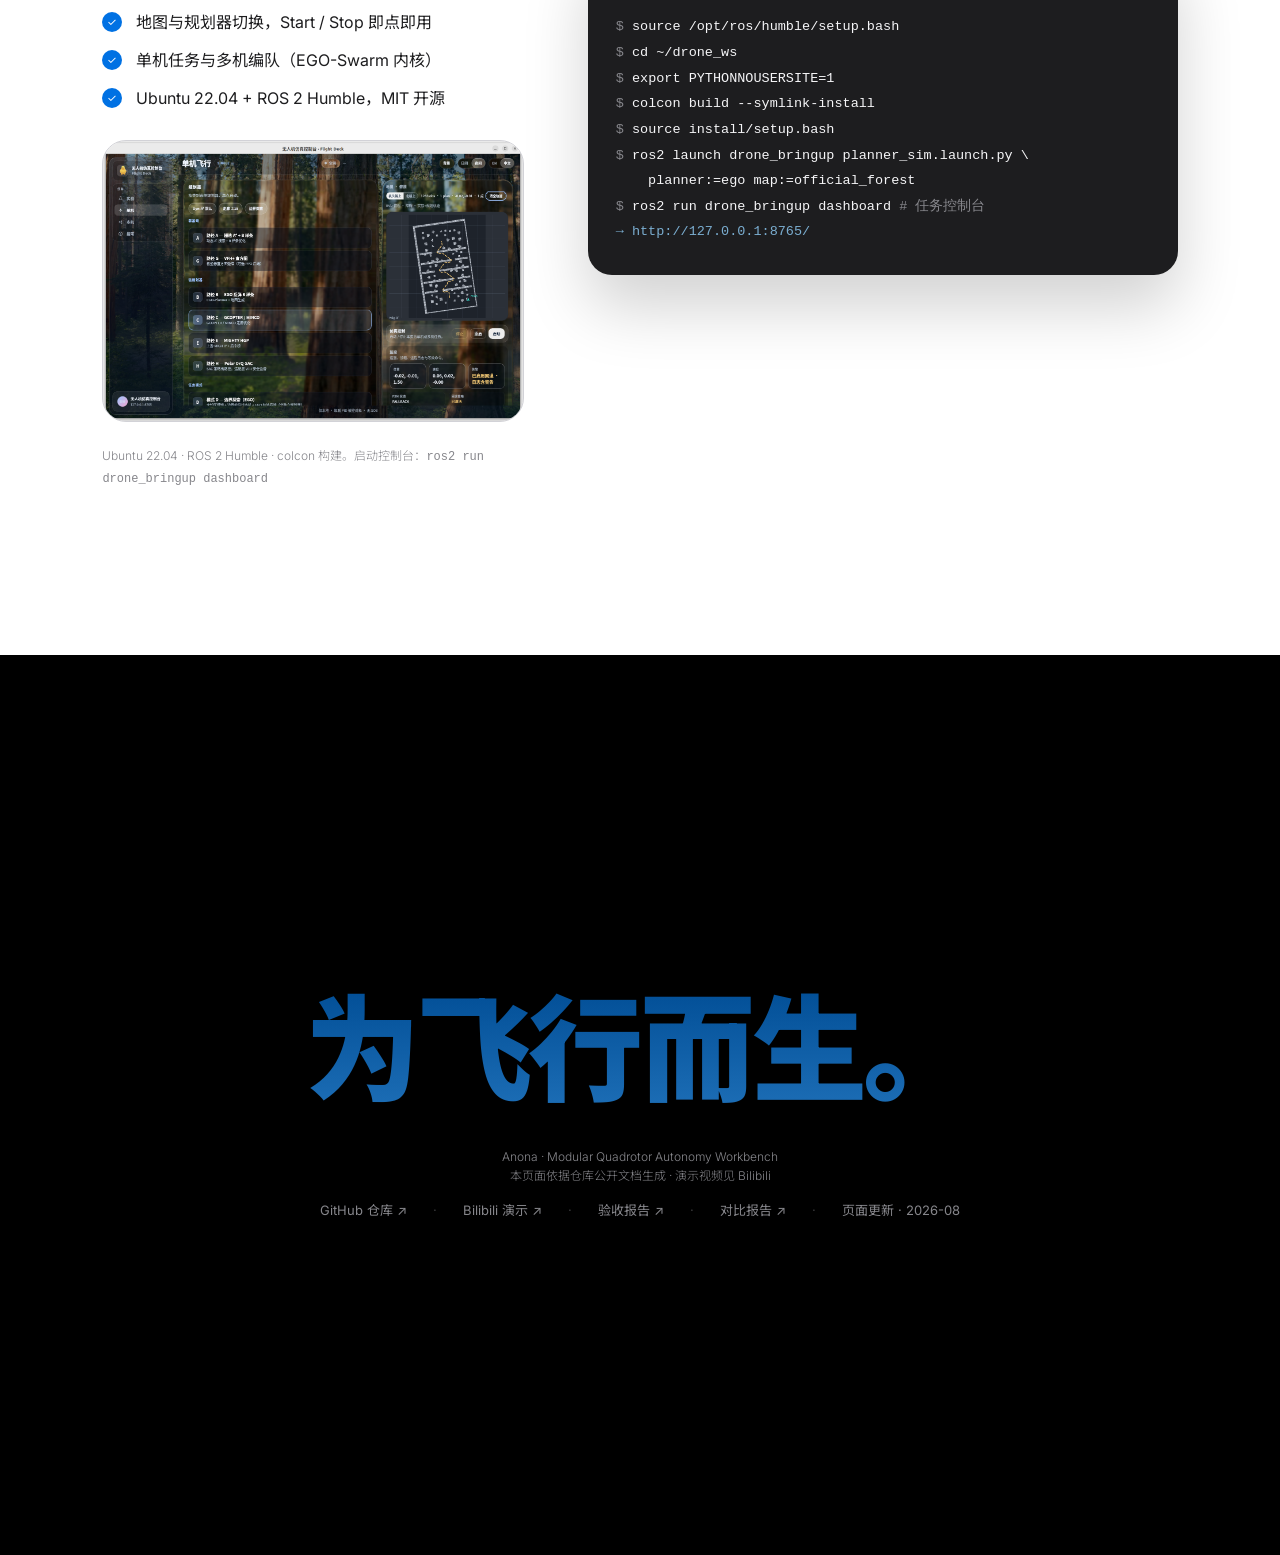
==== commit 4f58ac44: "Replace desktop console with Apple-skinned WebUI - Reskin mission console with Apple design tokens: " ====
--- a/docs/index.html
+++ b/docs/index.html
@@ -910,7 +910,7 @@
       <text x="80" y="45" class="d-h" data-i18n="arch.d.ops">运维 · OPS</text>
       <rect x="60" y="56" width="320" height="50" rx="10" fill="#FFFFFF" stroke="#D2D2D7"/>
       <text x="78" y="78" class="d-t">Mission Console</text>
-      <text x="78" y="95" class="d-s" data-i18n="arch.d.consoleSub">浏览器 · 原生 · 验收</text>
+      <text x="78" y="95" class="d-s" data-i18n="arch.d.consoleSub">浏览器 · 验收</text>
       <rect x="404" y="56" width="330" height="50" rx="10" fill="#FFFFFF" stroke="#D2D2D7"/>
       <text x="422" y="78" class="d-t">drone_bringup</text>
       <text x="422" y="95" class="d-s" data-i18n="arch.d.bringupSub">一键 launch · 六项验收</text>
@@ -1267,7 +1267,7 @@
   <div class="rv">
     <p class="eyebrow" data-i18n="console.eyebrow">Mission Console · 快速开始</p>
     <h2 class="section-title" data-i18n="console.title">从终端，到驾驶舱。</h2>
-    <p class="section-sub" data-i18n="console.sub">浏览器控制台或原生 app，地图与规划器即点即换，单机与多机编队一屏掌控。</p>
+    <p class="section-sub" data-i18n="console.sub">浏览器控制台，地图与规划器即点即换，单机与多机编队一屏掌控。</p>
   </div>
 
   <div class="console-wrap">
@@ -1281,7 +1281,7 @@
       <div class="console-visual">
         <img src="media/console-ui.png" alt="任务控制台界面" loading="lazy" data-i18n-alt="console.alt">
       </div>
-      <p class="footnote" style="margin-top:24px"><span data-i18n="console.foot">Ubuntu 22.04 · ROS 2 Humble · colcon 构建。原生 app 安装：</span><span class="mono">bash packaging/linux/install.sh</span></p>
+      <p class="footnote" style="margin-top:24px"><span data-i18n="console.foot">Ubuntu 22.04 · ROS 2 Humble · colcon 构建。启动控制台：</span><span class="mono">ros2 run drone_bringup dashboard</span></p>
     </div>
 
     <div class="terminal rv" role="img" data-i18n-aria="console.termAria" aria-label="快速开始命令">
@@ -1352,7 +1352,7 @@
     "card3.n": "规划", "card3.d": "Path A–H 八个后端，从经典算法到强化学习，同台竞技。",
     "card4.n": "运维", "card4.d": "一键 launch、任务控制台、六项验收场景，开箱即用。",
     "arch.d.aria": "系统架构图：运维、规划、世界、被控对象四层与话题数据流",
-    "arch.d.ops": "运维 · OPS", "arch.d.consoleSub": "浏览器 · 原生 · 验收", "arch.d.bringupSub": "一键 launch · 六项验收",
+    "arch.d.ops": "运维 · OPS", "arch.d.consoleSub": "浏览器 · 验收", "arch.d.bringupSub": "一键 launch · 六项验收",
     "arch.d.plan": "规划 · PLANNING · Path A–H",
     "arch.d.cls.classical": "经典", "arch.d.cls.opt": "优化", "arch.d.cls.mode": "模式", "arch.d.cls.ref": "对照", "arch.d.cls.learn": "学习",
     "arch.d.world": "世界 · WORLD", "arch.d.mapSub": "种子点云", "arch.d.adapterSub": "桥接 · 元数据",
@@ -1410,11 +1410,11 @@
     "accept.alt4": "场景四：静态避障 RViz 截图", "accept.alt5": "场景五：窄道穿越 RViz 截图",
     "console.eyebrow": "Mission Console · 快速开始",
     "console.title": "从终端，到驾驶舱。",
-    "console.sub": "浏览器控制台或原生 app，地图与规划器即点即换，单机与多机编队一屏掌控。",
+    "console.sub": "浏览器控制台，地图与规划器即点即换，单机与多机编队一屏掌控。",
     "console.li1": "浏览器控制台 ·", "console.li2": "地图与规划器切换，Start / Stop 即点即用",
     "console.li3": "单机任务与多机编队（EGO-Swarm 内核）", "console.li4": "Ubuntu 22.04 + ROS 2 Humble，MIT 开源",
     "console.alt": "任务控制台界面", "console.termAria": "快速开始命令",
-    "console.foot": "Ubuntu 22.04 · ROS 2 Humble · colcon 构建。原生 app 安装：",
+    "console.foot": "Ubuntu 22.04 · ROS 2 Humble · colcon 构建。启动控制台：",
     "finale.title": "为飞行而生。",
     "finale.note": "本页面依据仓库公开文档生成 · 演示视频见 Bilibili",
     "finale.gh": "GitHub 仓库 ↗", "finale.bili": "Bilibili 演示 ↗",
@@ -1444,7 +1444,7 @@
     "card3.n": "Planning", "card3.d": "Eight backends from Path A to H — classical, optimization and learning, on one stage.",
     "card4.n": "Ops", "card4.d": "One-click launches, a mission console and six acceptance scenarios — ready out of the box.",
     "arch.d.aria": "System architecture: ops, planning, world and plant layers with topic data flow",
-    "arch.d.ops": "Ops · OPS", "arch.d.consoleSub": "browser · native · acceptance", "arch.d.bringupSub": "one-click launch · acceptance",
+    "arch.d.ops": "Ops · OPS", "arch.d.consoleSub": "browser · acceptance", "arch.d.bringupSub": "one-click launch · acceptance",
     "arch.d.plan": "Planning · PLANNING · Path A–H",
     "arch.d.cls.classical": "classical", "arch.d.cls.opt": "optimization", "arch.d.cls.mode": "mode", "arch.d.cls.ref": "reference", "arch.d.cls.learn": "learning",
     "arch.d.world": "World · WORLD", "arch.d.mapSub": "seeded point cloud", "arch.d.adapterSub": "bridge · metadata",
@@ -1502,11 +1502,11 @@
     "accept.alt4": "Scenario 4: static avoidance RViz screenshot", "accept.alt5": "Scenario 5: narrow passage RViz screenshot",
     "console.eyebrow": "MISSION CONSOLE · QUICK START",
     "console.title": "From terminal, to cockpit.",
-    "console.sub": "A browser console or a native app — switch maps and planners on the fly, run single and multi-UAV missions from one screen.",
+    "console.sub": "The browser console — switch maps and planners on the fly, run single and multi-UAV missions from one screen.",
     "console.li1": "Browser console ·", "console.li2": "Map and planner switching, one-click Start / Stop",
     "console.li3": "Single missions and multi-UAV swarms (EGO-Swarm core)", "console.li4": "Ubuntu 22.04 + ROS 2 Humble, MIT licensed",
     "console.alt": "Mission console UI", "console.termAria": "Quick start commands",
-    "console.foot": "Ubuntu 22.04 · ROS 2 Humble · colcon build. Native app:",
+    "console.foot": "Ubuntu 22.04 · ROS 2 Humble · colcon build. Launch the console:",
     "finale.title": "Built to fly.",
     "finale.note": "Generated from the repository's public docs · Demo on Bilibili",
     "finale.gh": "GitHub repository ↗", "finale.bili": "Bilibili demo ↗",
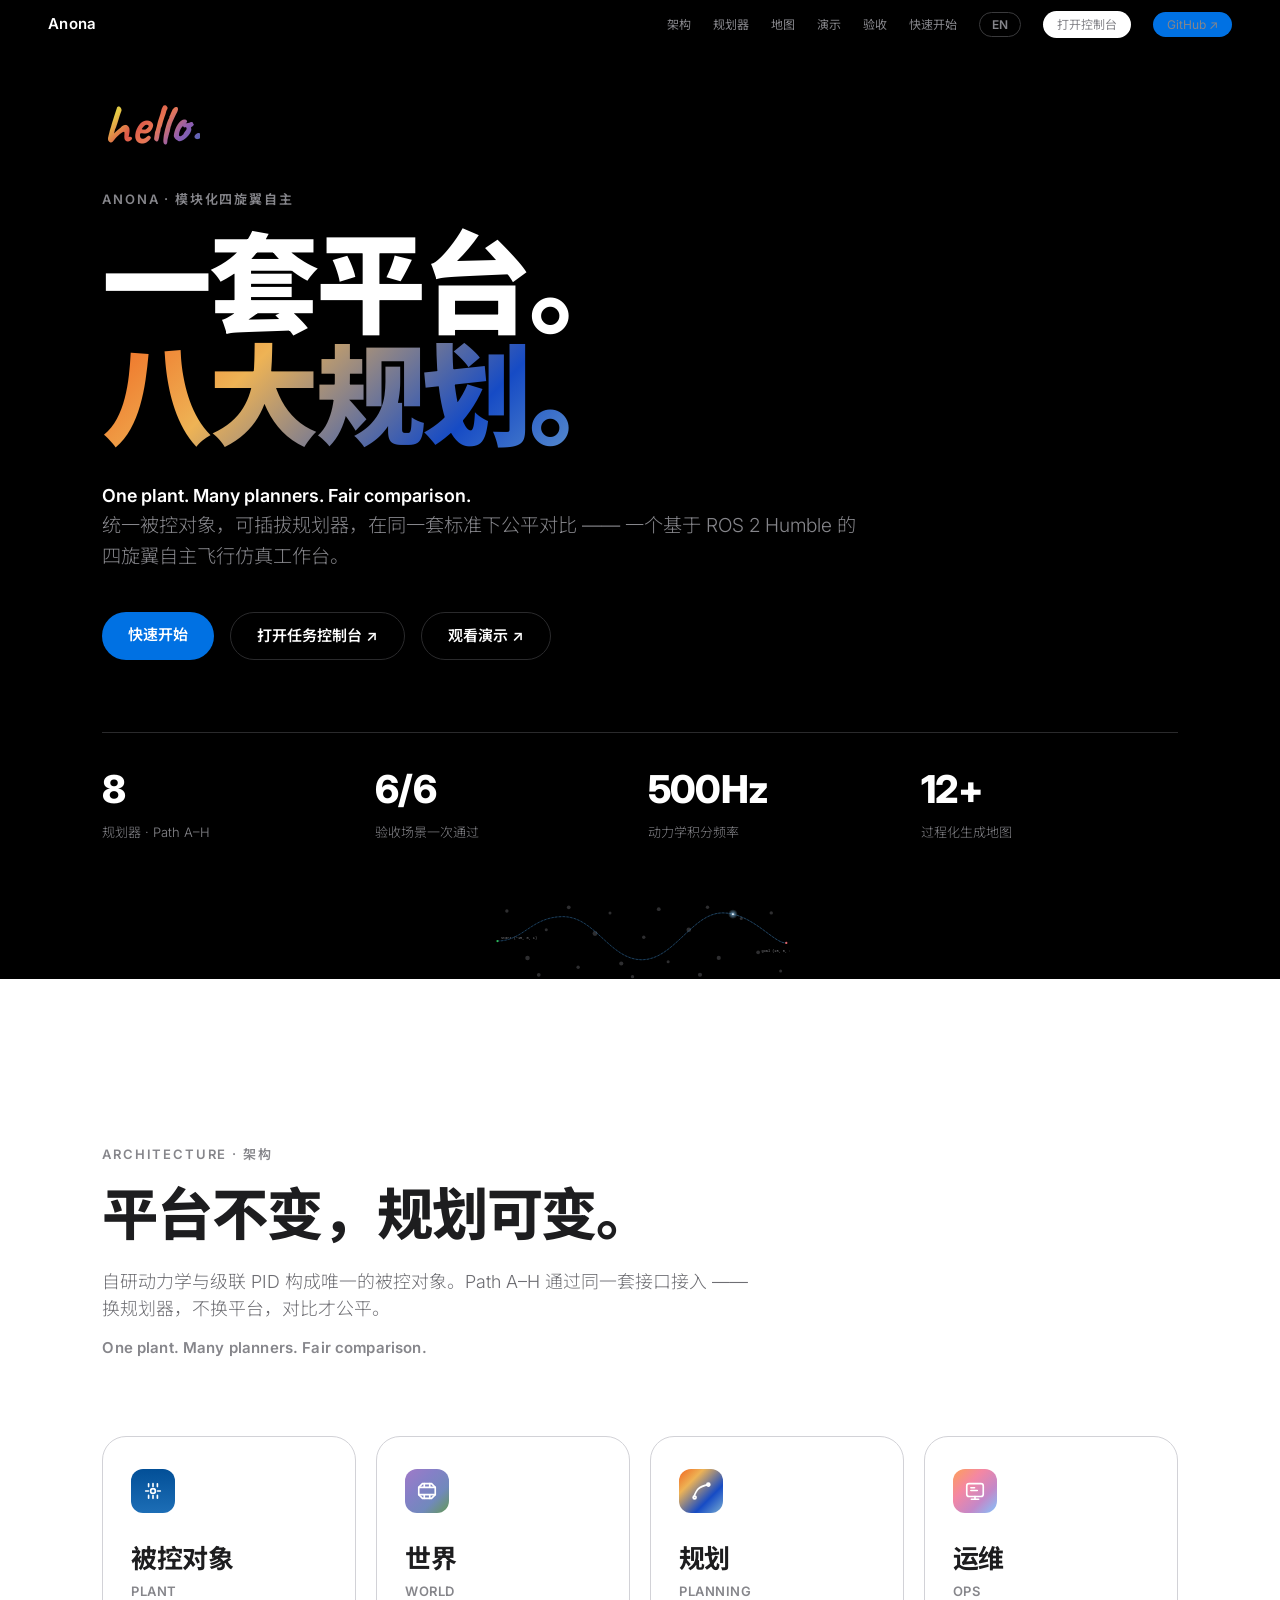
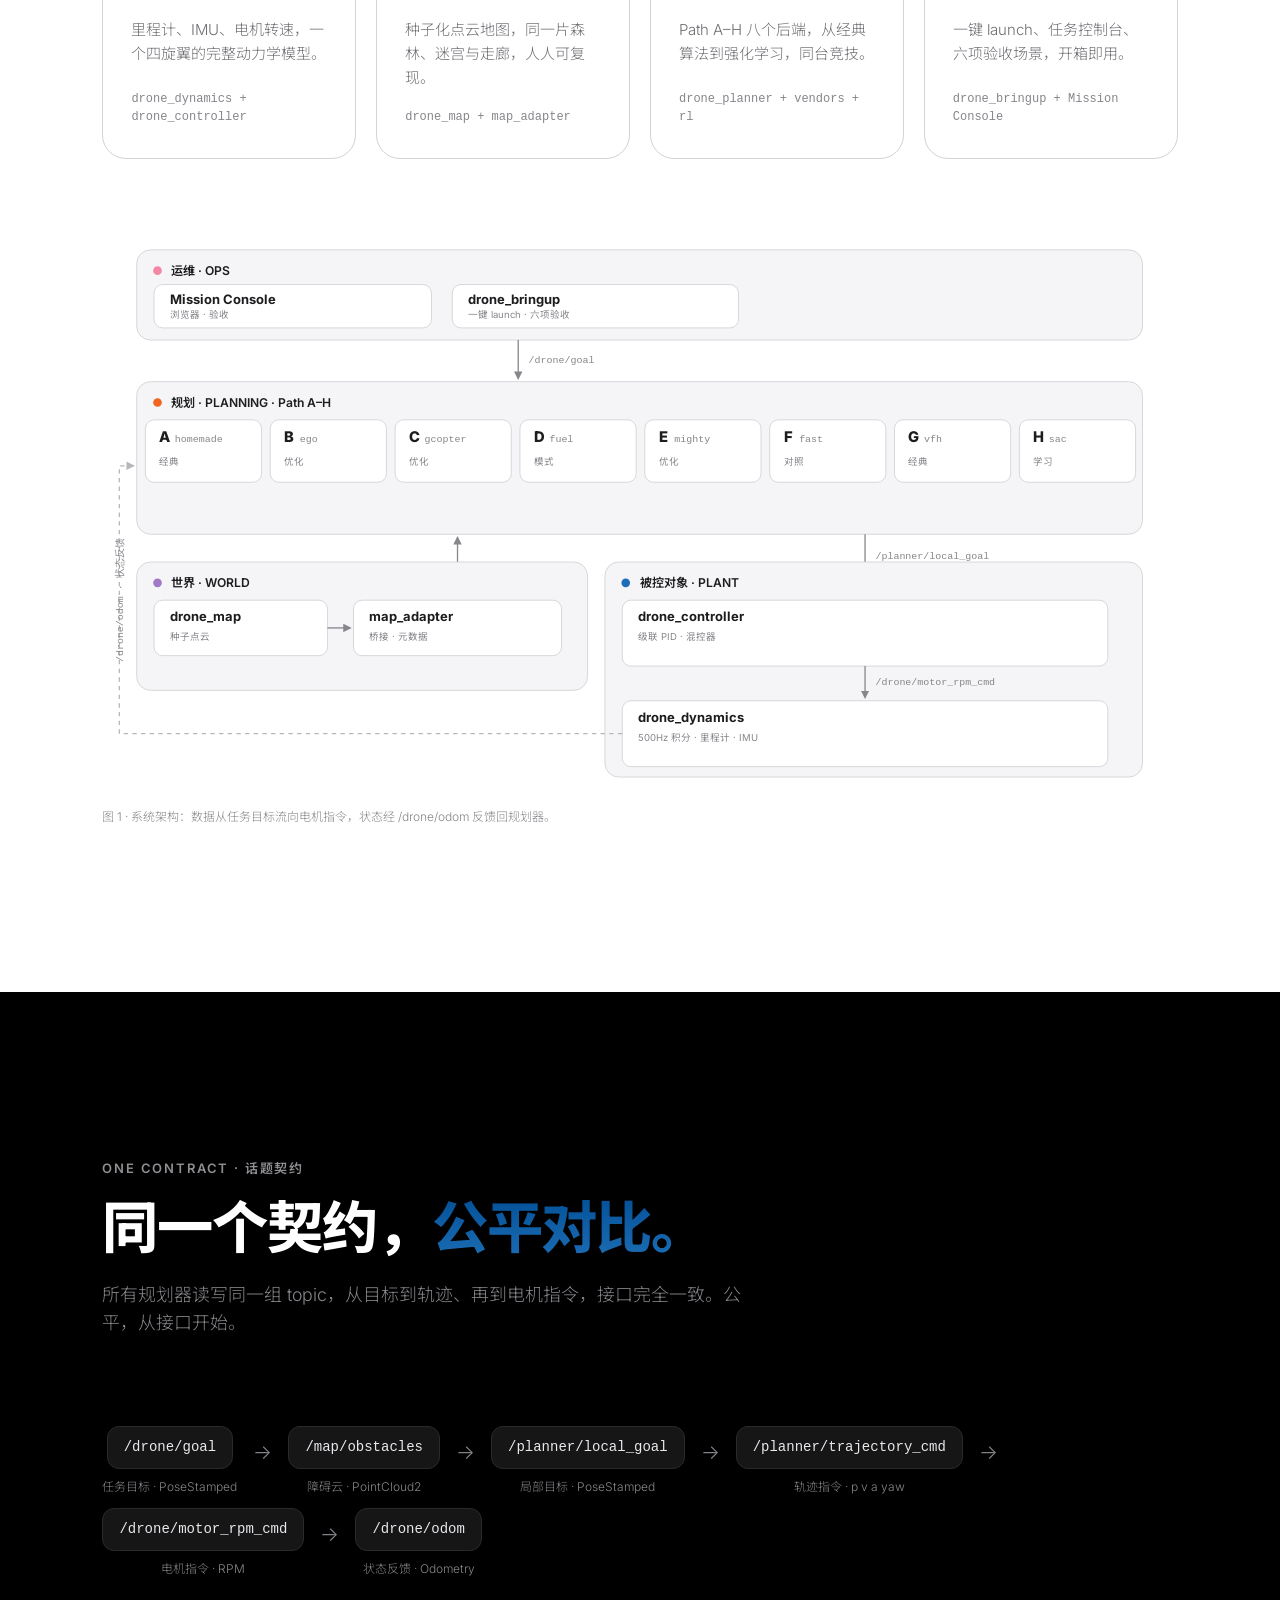
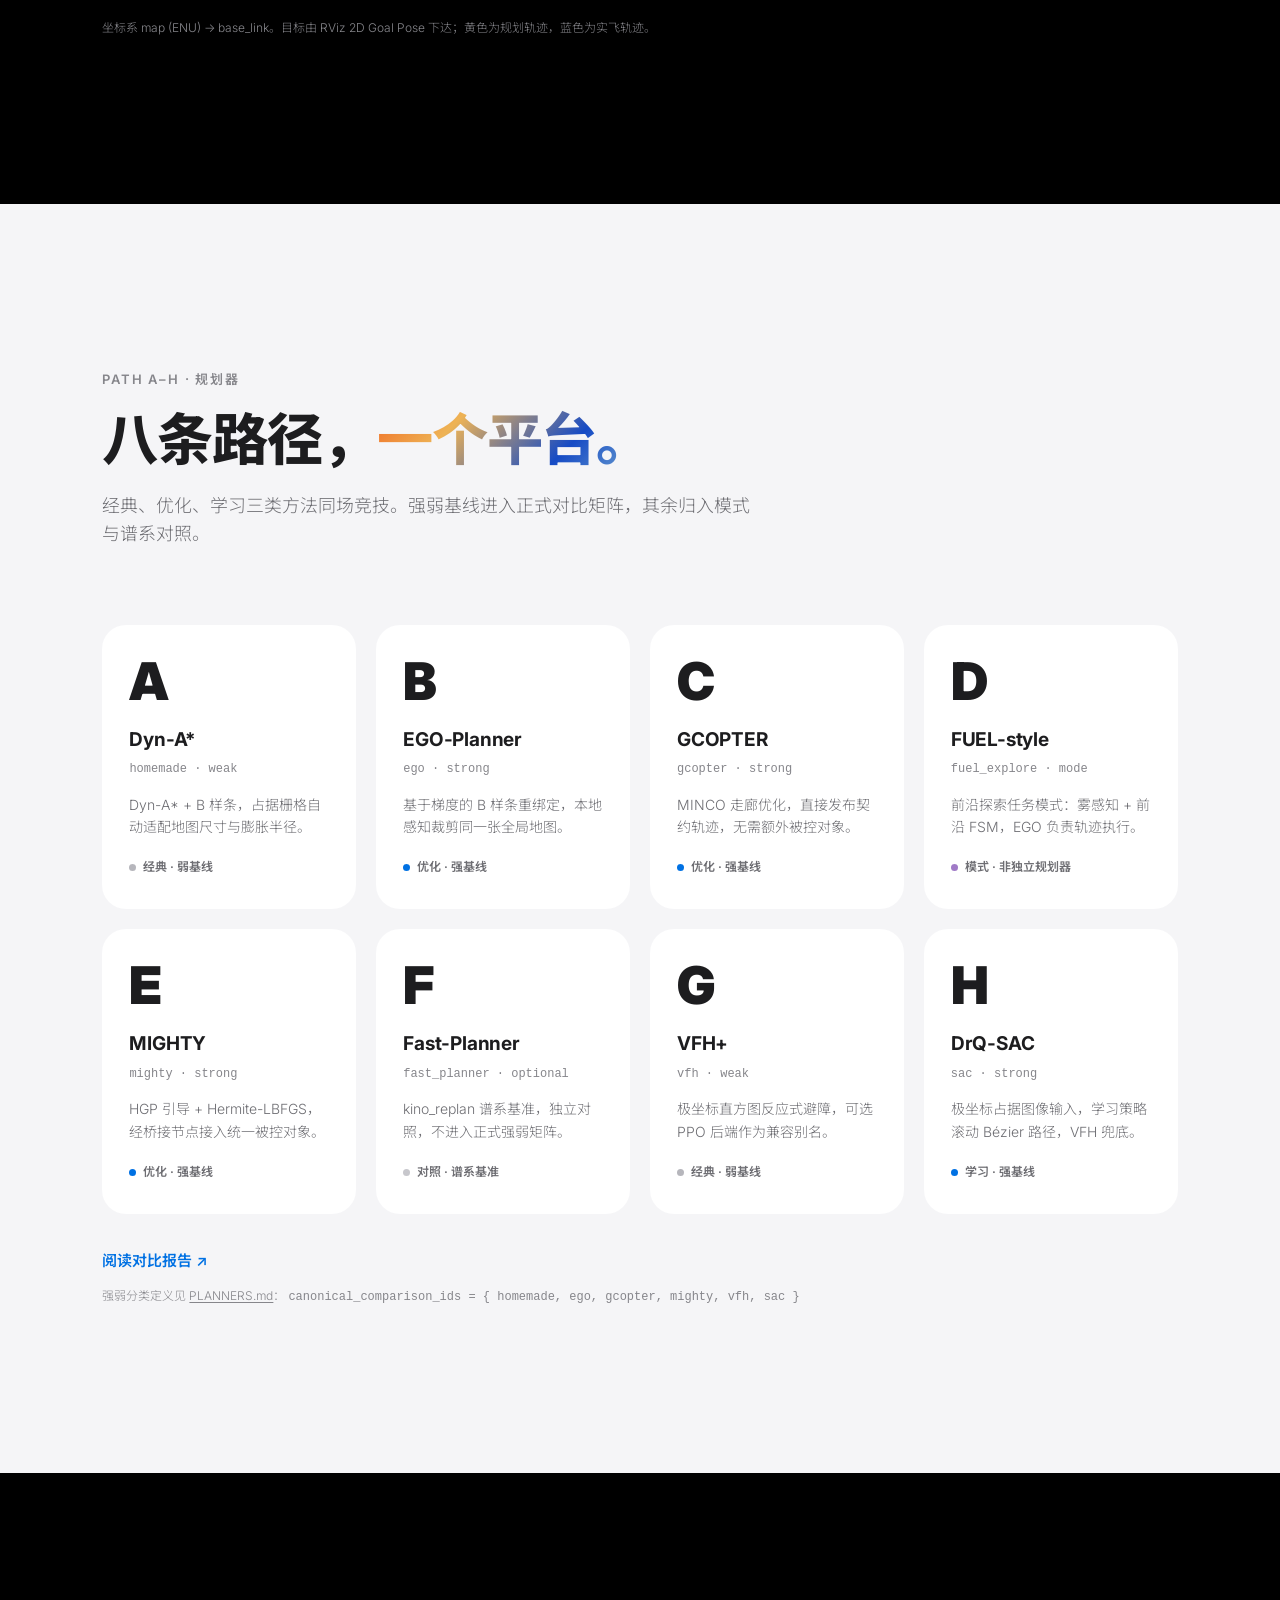
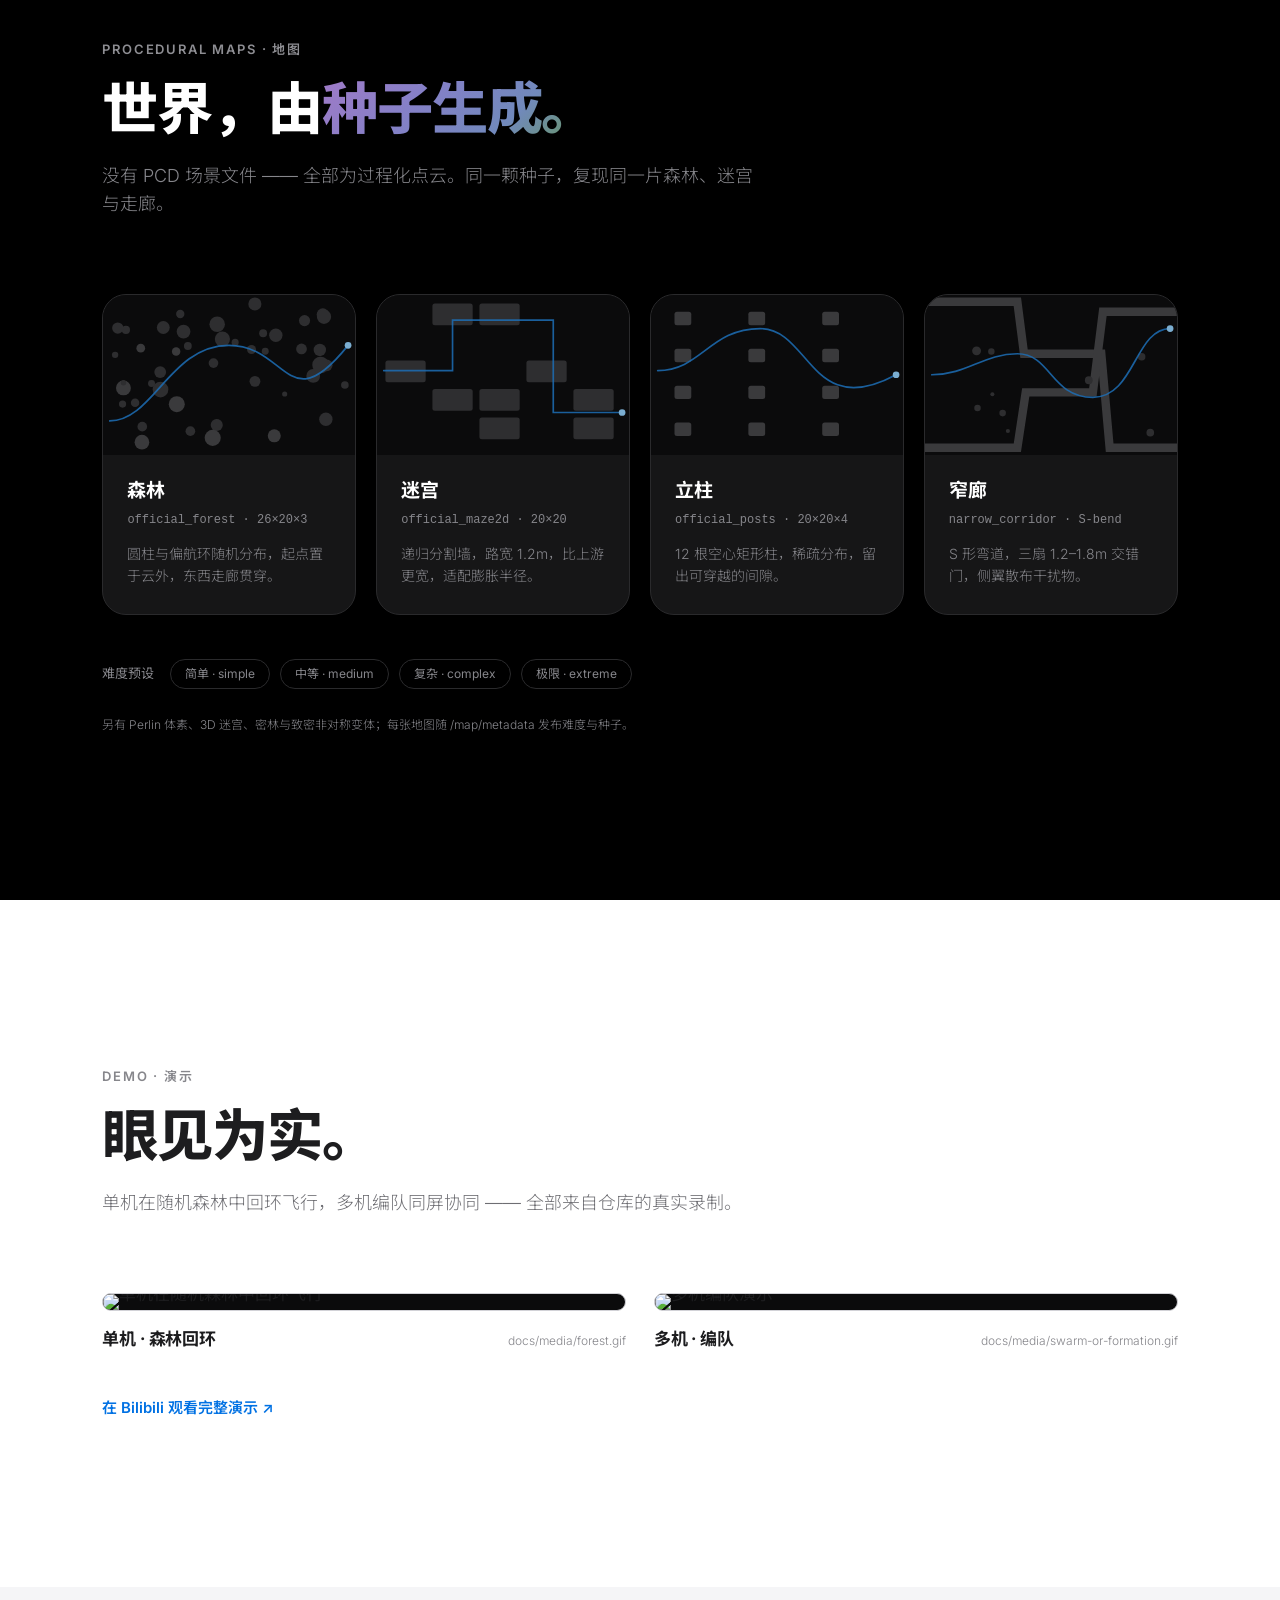
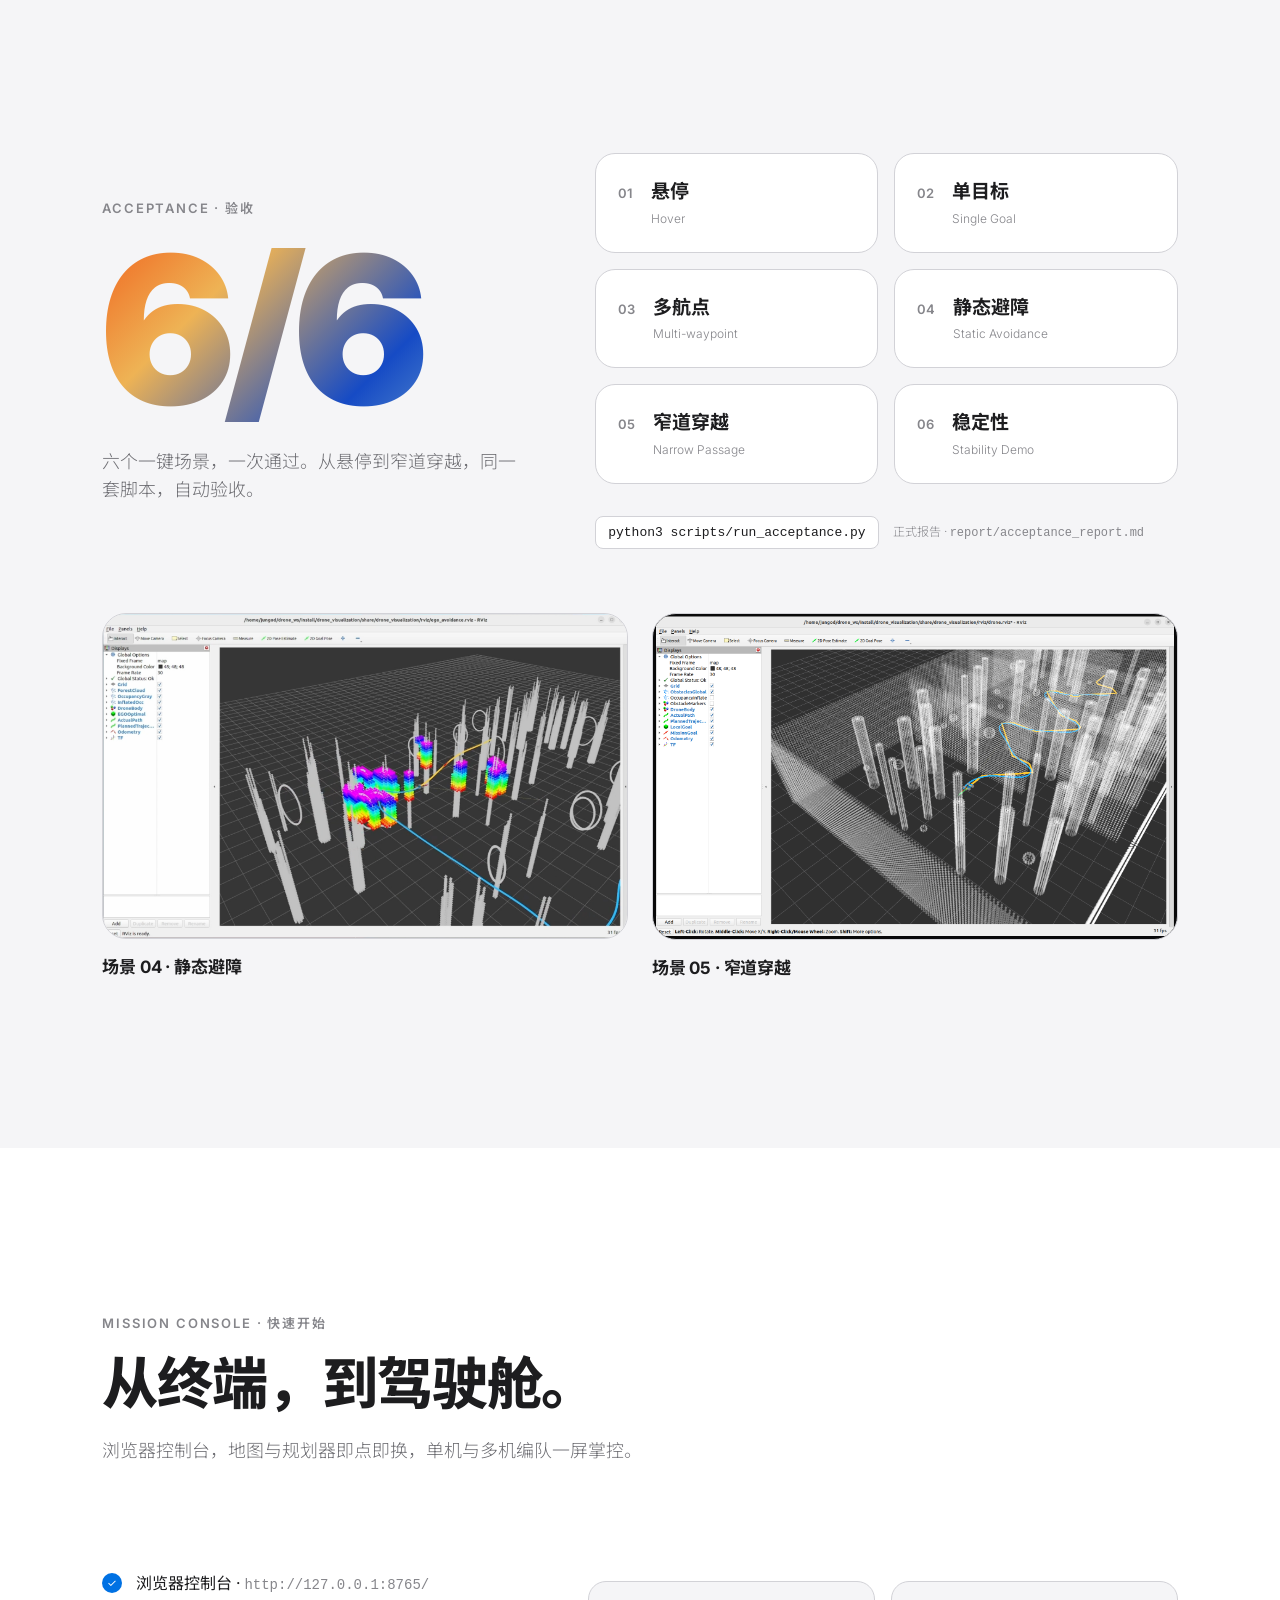
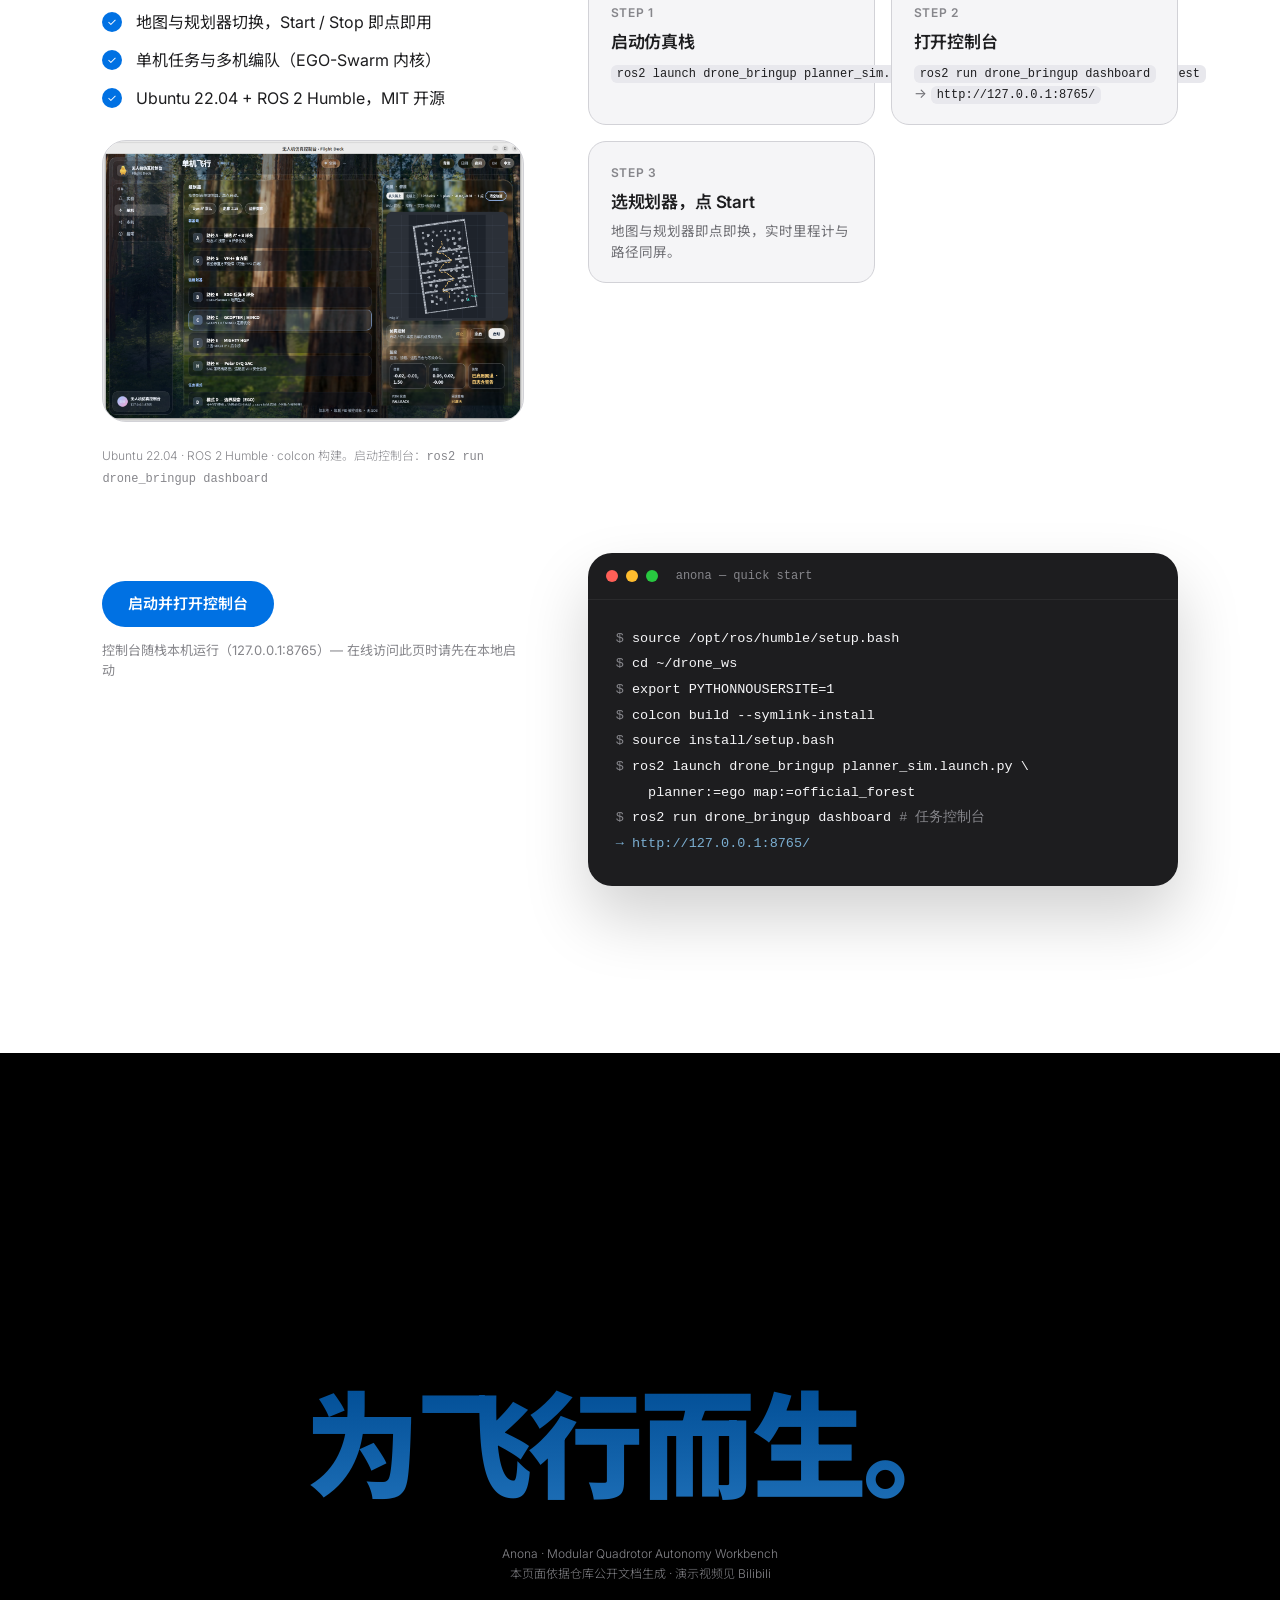
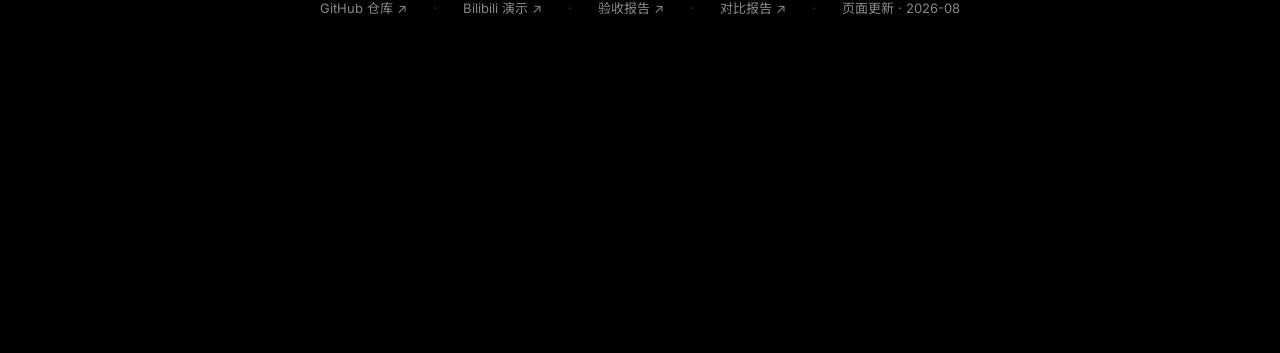
==== commit 6a040afb: "feat(web): Apple-style intro upgrade + Flight Deck ↔ intro integration Intro page (docs/index.html, " ====
--- a/docs/index.html
+++ b/docs/index.html
@@ -87,7 +87,7 @@
 }
 .eng-note{
   font-size:15px;
-  font-weight:500;
+  font-weight:600;
   color:var(--gray);
   margin-top:14px;
   letter-spacing:.01em;
@@ -147,7 +147,7 @@
 .nav-links a:hover{color:var(--white)}
 .nav-cta{
   font-size:12px;
-  font-weight:500;
+  font-weight:600;
   color:var(--white);
   background:var(--blue);
   border-radius:var(--r-btn);
@@ -157,7 +157,7 @@
 .nav-cta:hover{background:var(--blue-hover)}
 .nav-lang{
   font-size:12px;
-  font-weight:500;
+  font-weight:600;
   color:var(--gray);
   background:none;
   border:1px solid #3A3A3C;
@@ -240,7 +240,7 @@
   line-height:1.02;
 }
 .hero-tag{
-  font-weight:500;
+  font-weight:600;
   color:var(--white);
   font-size:clamp(16px,1.4vw,22px);
 }
@@ -260,7 +260,7 @@
 }
 .btn{
   font-size:15px;
-  font-weight:500;
+  font-weight:600;
   border-radius:var(--r-btn);
   padding:12px 26px;
   transition:all .2s ease;
@@ -345,7 +345,7 @@
 }
 .arch-card .en{
   font-size:13px;
-  font-weight:500;
+  font-weight:600;
   color:var(--gray);
   letter-spacing:.04em;
 }
@@ -481,7 +481,7 @@
   gap:7px;
   margin-top:20px;
   font-size:12px;
-  font-weight:500;
+  font-weight:600;
   color:var(--gray-2);
 }
 .badge .dot{width:7px;height:7px;border-radius:50%;background:#B6B6BC}
@@ -492,7 +492,7 @@
   display:inline-block;
   margin-top:36px;
   font-size:15px;
-  font-weight:500;
+  font-weight:600;
   color:var(--blue);
   transition:color .2s ease;
 }
@@ -726,6 +726,42 @@
 .finale-links a{font-size:13px;color:var(--gray);transition:color .2s ease}
 .finale-links a:hover{color:var(--white)}
 .finale-links .sep{color:#3A3A3C;font-size:13px}
+
+/* ==== Console integration (Apple tokens: glass nav CTA + steps tile) ==== */
+.nav-cta-console{
+  background:var(--white);
+  color:var(--black);
+  padding:6px 14px;
+  border-radius:980px;
+  font-weight:600;
+  transition:transform .18s cubic-bezier(0.16,1,0.3,1), opacity .2s ease;
+}
+.nav-cta-console:hover{color:var(--black);opacity:.85}
+.nav-cta-console:active{transform:scale(.96)}
+.console-steps{
+  margin-top:40px;
+  display:grid;
+  grid-template-columns:repeat(auto-fit,minmax(220px,1fr));
+  gap:16px;
+}
+.cstep{
+  background:var(--bg);
+  border:1px solid var(--line);
+  border-radius:18px;
+  padding:22px 22px 20px;
+}
+.cstep .n{
+  font-size:12px;font-weight:600;color:var(--gray);
+  letter-spacing:.06em;
+}
+.cstep h3{font-size:17px;font-weight:600;margin:8px 0 6px;letter-spacing:-0.01em}
+.cstep p{font-size:13.5px;color:var(--gray-2)}
+.cstep code{
+  font-family:var(--font-mono);font-size:12px;color:var(--ink);
+  background:#E8E8ED;border-radius:6px;padding:2px 6px;white-space:nowrap;
+}
+.console-open-row{margin-top:28px;display:flex;gap:14px;align-items:center;flex-wrap:wrap}
+@media (prefers-reduced-motion: reduce){.nav-cta-console,.btn{transition:none}}
 </style>
 <noscript><style>.rv{opacity:1;transform:none}</style></noscript>
 </head>
@@ -742,6 +778,7 @@
     <li><a href="#acceptance" data-i18n="nav.accept">验收</a></li>
     <li><a href="#console" data-i18n="nav.console">快速开始</a></li>
     <li class="nav-lang-li"><button id="langBtn" class="nav-lang" type="button" data-i18n-title="nav.langTip" title="切换到英文">EN</button></li>
+    <li class="nav-cta-li"><a class="nav-cta nav-cta-console" data-console-link href="/" data-i18n="nav.openConsole">打开控制台</a></li>
     <li class="nav-cta-li"><a class="nav-cta" href="https://github.com/Jungod1121/Anona-Modular-Quadrotor-Autonomy" target="_blank" rel="noopener">GitHub ↗</a></li>
   </ul>
 </nav>
@@ -763,6 +800,7 @@
     </p>
     <div class="hero-cta">
       <a class="btn btn-primary" href="#console" data-i18n="hero.cta1">快速开始</a>
+      <a class="btn btn-ghost" data-console-link href="/" data-i18n="hero.consoleCta">打开任务控制台 ↗</a>
       <a class="btn btn-ghost" href="https://www.bilibili.com/video/BV11Dgi6gE9A/" target="_blank" rel="noopener" data-i18n="hero.cta2">观看演示 ↗</a>
     </div>
   </div>
@@ -1284,6 +1322,29 @@
       <p class="footnote" style="margin-top:24px"><span data-i18n="console.foot">Ubuntu 22.04 · ROS 2 Humble · colcon 构建。启动控制台：</span><span class="mono">ros2 run drone_bringup dashboard</span></p>
     </div>
 
+    <div class="console-steps rv">
+      <div class="cstep">
+        <div class="n">STEP 1</div>
+        <h3 data-i18n="cstep1t">启动仿真栈</h3>
+        <p><code>ros2 launch drone_bringup planner_sim.launch.py planner:=ego map:=official_forest</code></p>
+      </div>
+      <div class="cstep">
+        <div class="n">STEP 2</div>
+        <h3 data-i18n="cstep2t">打开控制台</h3>
+        <p><code>ros2 run drone_bringup dashboard</code> → <code>http://127.0.0.1:8765/</code></p>
+      </div>
+      <div class="cstep">
+        <div class="n">STEP 3</div>
+        <h3 data-i18n="cstep3t">选规划器，点 Start</h3>
+        <p data-i18n="cstep3d">地图与规划器即点即换，实时里程计与路径同屏。</p>
+      </div>
+    </div>
+
+    <div class="console-open-row rv">
+      <a class="btn btn-primary" data-console-link href="/" data-i18n="cta.openConsole">启动并打开控制台</a>
+      <span style="color:var(--gray);font-size:13px" data-i18n="cta.hint">控制台随栈本机运行（127.0.0.1:8765）— 在线访问此页时请先在本地启动</span>
+    </div>
+
     <div class="terminal rv" role="img" data-i18n-aria="console.termAria" aria-label="快速开始命令">
       <div class="terminal-bar">
         <span class="tdot r"></span><span class="tdot y"></span><span class="tdot g"></span>
@@ -1341,7 +1402,12 @@
     "hero.t1": "一套平台。", "hero.t2": "八大规划。",
     "hero.tag": "One plant. Many planners. Fair comparison.",
     "hero.sub": "统一被控对象，可插拔规划器，在同一套标准下公平对比 —— 一个基于 ROS 2 Humble 的四旋翼自主飞行仿真工作台。",
-    "hero.cta1": "快速开始", "hero.cta2": "观看演示 ↗",
+    "hero.cta1": "快速开始", "hero.consoleCta": "打开任务控制台 ↗", "hero.cta2": "观看演示 ↗",
+    "nav.openConsole": "打开控制台",
+    "cstep1t": "启动仿真栈", "cstep2t": "打开控制台", "cstep3t": "选规划器，点 Start",
+    "cstep3d": "地图与规划器即点即换，实时里程计与路径同屏。",
+    "cta.openConsole": "启动并打开控制台",
+    "cta.hint": "控制台随栈本机运行（127.0.0.1:8765）— 在线访问此页时请先在本地启动",
     "stat1l": "规划器 · Path A–H", "stat2l": "验收场景一次通过", "stat3l": "动力学积分频率", "stat4l": "过程化生成地图",
     "arch.eyebrow": "Architecture · 架构",
     "arch.title": "平台不变，规划可变。",
@@ -1433,7 +1499,12 @@
     "hero.t1": "One plant.", "hero.t2": "Eight planners.",
     "hero.tag": "一套平台。八大规划。公平对比。",
     "hero.sub": "One fixed plant, swappable planners, compared under the same standard — a modular quadrotor autonomy workbench on ROS 2 Humble.",
-    "hero.cta1": "Quick Start", "hero.cta2": "Watch the demo ↗",
+    "hero.cta1": "Get started", "hero.consoleCta": "Open Mission Console ↗", "hero.cta2": "Watch the demo ↗",
+    "nav.openConsole": "Console",
+    "cstep1t": "Launch the stack", "cstep2t": "Open the console", "cstep3t": "Pick a planner, press Start",
+    "cstep3d": "Swap maps and planners on the fly with live odometry and path overlays.",
+    "cta.openConsole": "Start & open the console",
+    "cta.hint": "The console runs locally with the stack (127.0.0.1:8765) — start it before using this page online.",
     "stat1l": "Planners · Path A–H", "stat2l": "Acceptance scenarios passed", "stat3l": "Dynamics integration rate", "stat4l": "Procedural maps",
     "arch.eyebrow": "ARCHITECTURE",
     "arch.title": "The platform stays. The planners change.",
@@ -1688,5 +1759,32 @@
   });
 })();
 </script>
+
+<script>
+/* Console link resolver:
+   - served from the Flight Deck origin (/intro) -> same-origin "/"
+   - served from GitHub Pages -> point at the local console and hint why */
+(function () {
+  var links = document.querySelectorAll('[data-console-link]');
+  if (!links.length) return;
+  function apply(href, title) {
+    Array.prototype.forEach.call(links, function (a) {
+      a.setAttribute('href', href);
+      if (title) a.setAttribute('title', title);
+    });
+  }
+  fetch('/api/status', { method: 'GET' })
+    .then(function (r) {
+      if (r.ok) apply('/', null);
+      else throw new Error('not console origin');
+    })
+    .catch(function () {
+      var zh = (document.documentElement.lang || 'zh').indexOf('zh') === 0;
+      apply('http://127.0.0.1:8765/',
+        zh ? '需要本地先启动：ros2 run drone_bringup dashboard'
+           : 'Start it locally first: ros2 run drone_bringup dashboard');
+    });
+})();
+</script>
 </body>
 </html>
